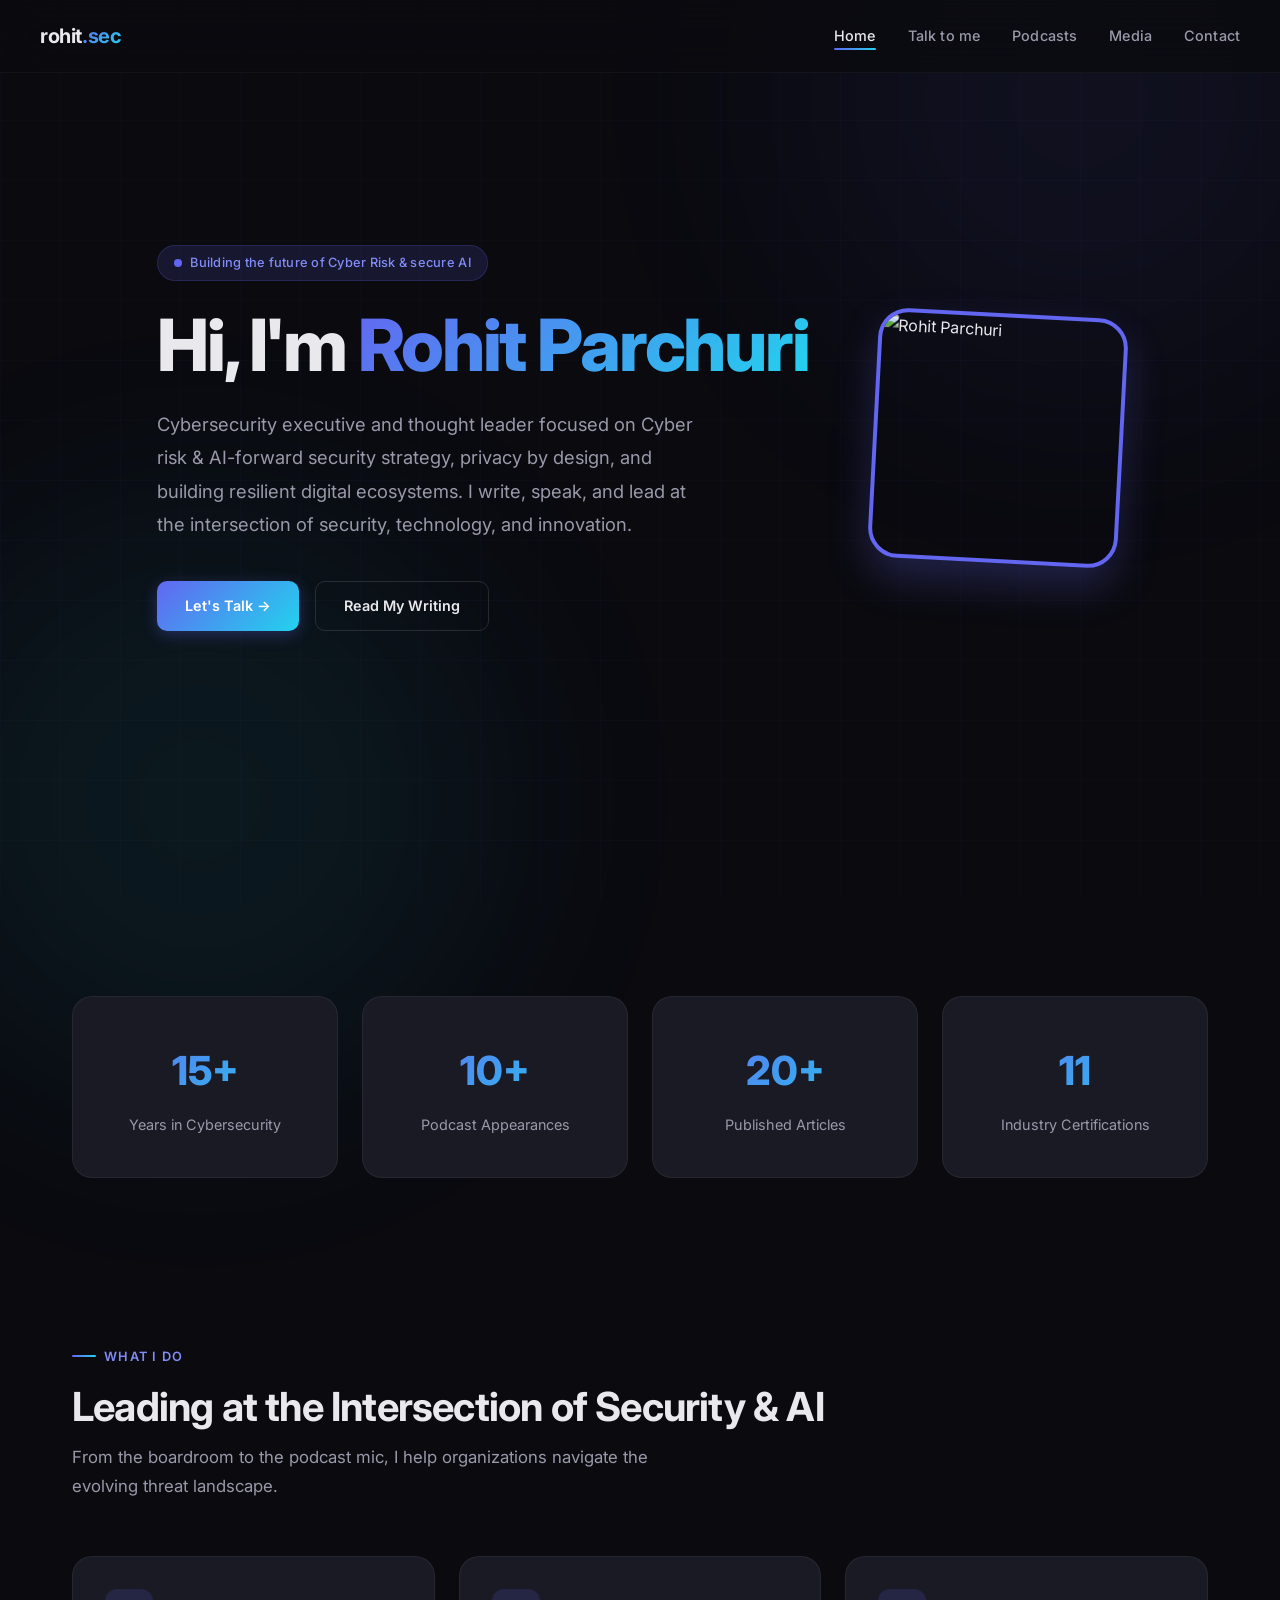
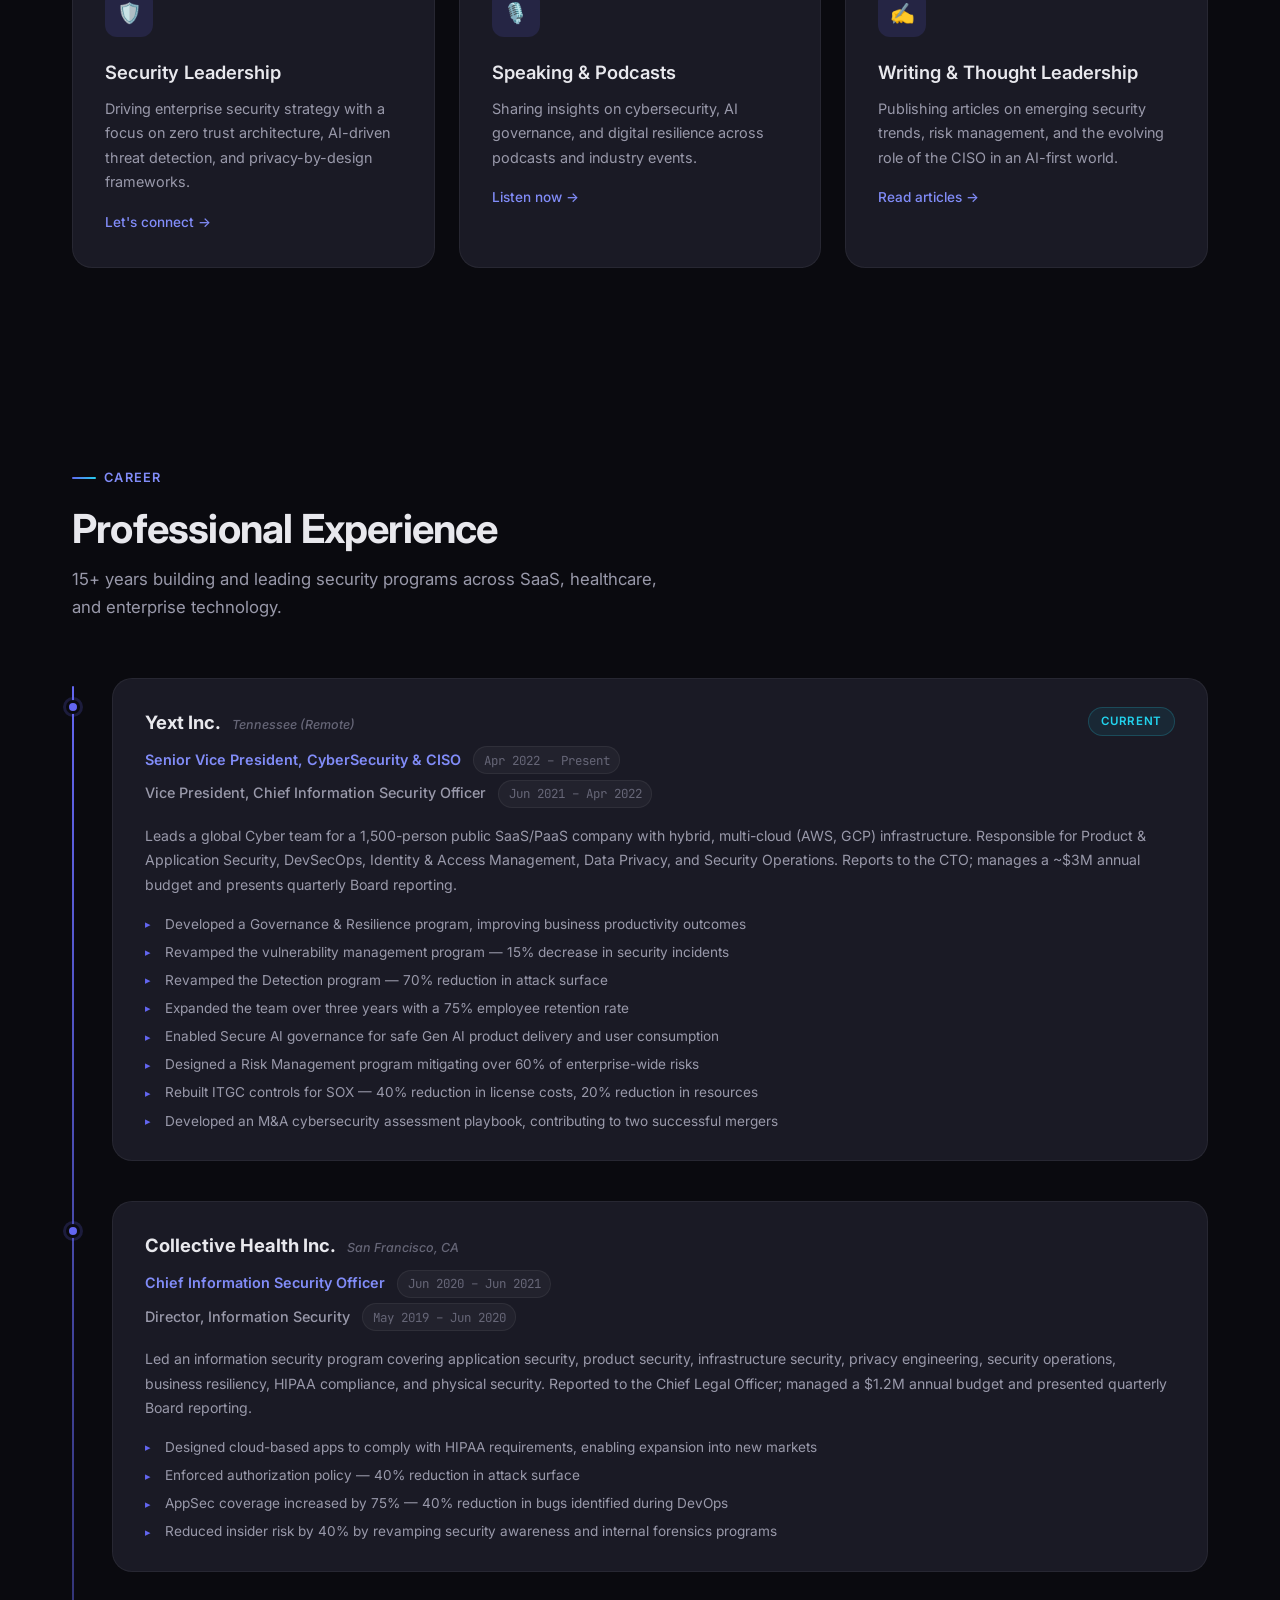
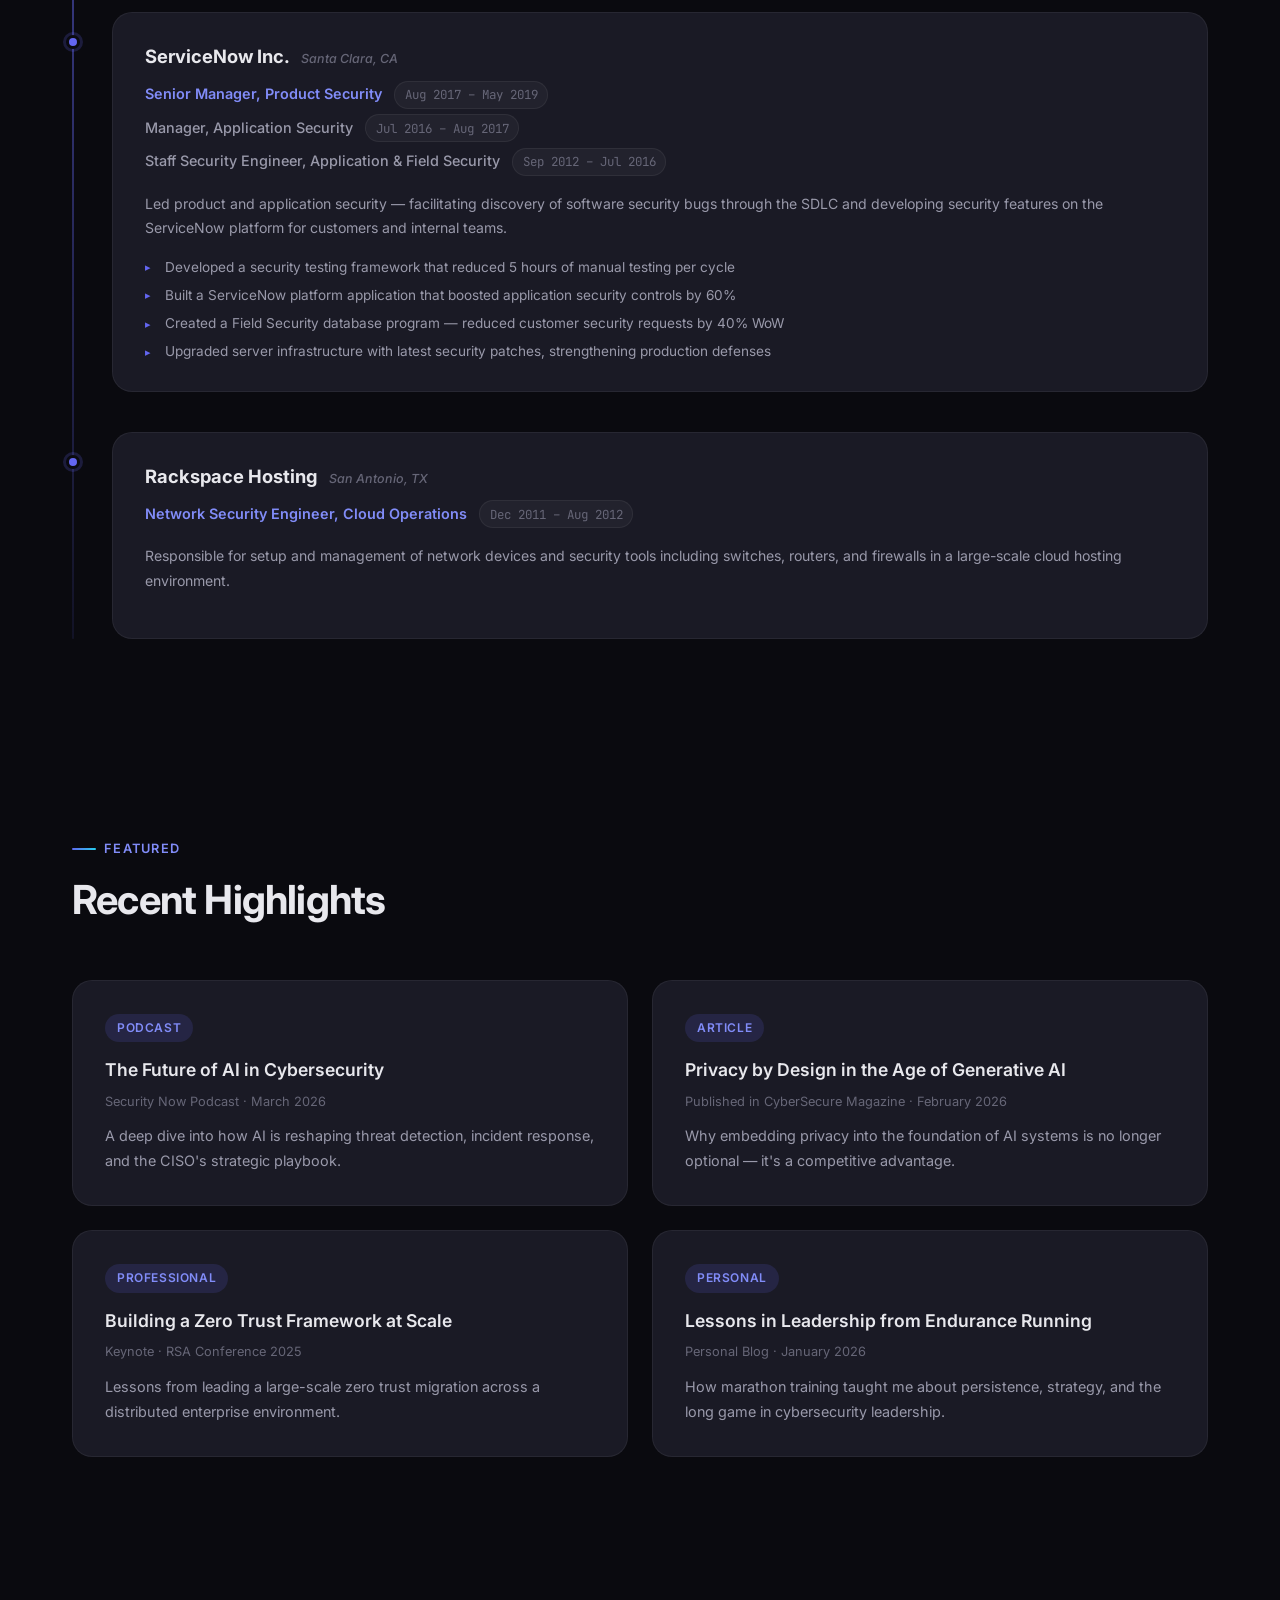
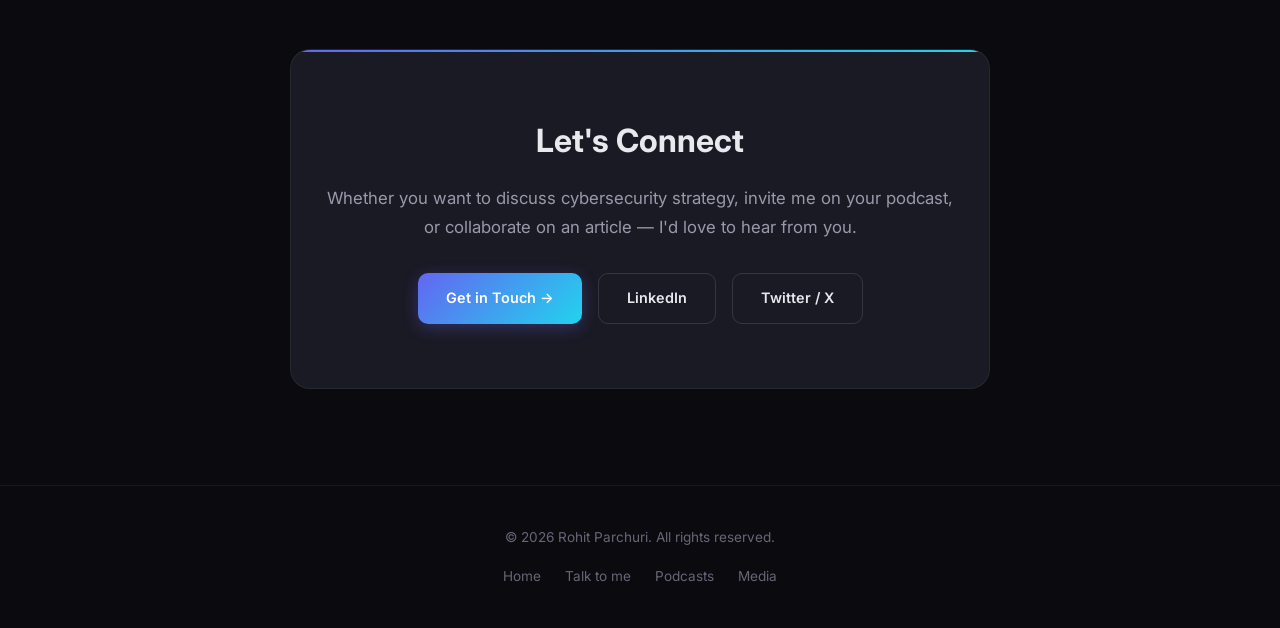
==== index.html @ 6528e151 "what i do" ====
<!DOCTYPE html>
<html lang="en">

<head>
  <meta charset="UTF-8">
  <meta name="viewport" content="width=device-width, initial-scale=1.0">
  <title>Rohit Parchuri — Chief Security Officer, Cyber Thought Leader, Angel Investor & Speaker</title>
  <meta name="description"
    content="Rohit Parchuri is a cybersecurity executive, thought leader, and speaker shaping the future of Cyber Risk & AI-driven security.">
  <link rel="preconnect" href="https://fonts.googleapis.com">
  <link rel="preconnect" href="https://fonts.gstatic.com" crossorigin>
  <link
    href="https://fonts.googleapis.com/css2?family=Inter:wght@400;500;600;700;800&family=JetBrains+Mono:wght@400;500&display=swap"
    rel="stylesheet">
  <link rel="stylesheet" href="styles.css">
</head>

<body>

  <!-- Background Effects -->
  <div class="bg-grid"></div>
  <div class="bg-glow bg-glow--1"></div>
  <div class="bg-glow bg-glow--2"></div>

  <!-- Navigation -->
  <nav class="nav">
    <div class="nav__inner">
      <a href="index.html" class="nav__logo">rohit<span>.sec</span></a>
      <ul class="nav__links">
        <li><a href="index.html" class="active">Home</a></li>
        <li><a href="talk-to-me.html">Talk to me</a></li>
        <li><a href="podcasts.html">Podcasts</a></li>
        <li><a href="media.html">Media</a></li>
        <li><a href="#contact">Contact</a></li>
      </ul>
      <button class="nav__menu-btn" aria-label="Toggle menu">☰</button>
    </div>
  </nav>

  <!-- Hero Section -->
  <section class="hero">
    <div class="container">
      <div style="display: flex; align-items: center; justify-content: space-between; gap: 4rem; flex-wrap: wrap-reverse;">
        <div class="hero__content" style="flex: 1; min-width: 300px;">
          <div class="hero__badge">
            <span class="pulse"></span>
            Building the future of Cyber Risk & secure AI
          </div>
          <h1 class="hero__title">
            Hi, I'm <span class="gradient-text">Rohit Parchuri</span>
          </h1>
          <p class="hero__subtitle">
            Cybersecurity executive and thought leader focused on Cyber risk & AI-forward security strategy,
            privacy by design, and building resilient digital ecosystems. I write, speak, and
            lead at the intersection of security, technology, and innovation.
          </p>
          <div class="hero__actions">
            <a href="talk-to-me.html" class="btn btn--primary">Let's Talk →</a>
            <a href="media.html" class="btn btn--outline">Read My Writing</a>
          </div>
        </div>
        <div class="hero__image fade-in" style="flex: 0 0 auto; opacity: 1; transform: translateY(0);">
          <img src="https://media.licdn.com/dms/image/v2/D5603AQHerA_U1KVlWg/profile-displayphoto-scale_200_200/B56Zn39LhAKEAc-/0/1760801635360?e=2147483647&v=beta&t=jPsiEi3TImuHy1CiIFiyoFmPRcfJfqItbfZX97qi-LY" alt="Rohit Parchuri" style="width: 250px; height: 250px; border-radius: 30px; border: 4px solid var(--accent, #6366f1); box-shadow: 0 20px 40px rgba(99,102,241,0.25); object-fit: cover; transform: rotate(3deg); transition: transform 0.4s ease;" onmouseover="this.style.transform='rotate(-2deg) scale(1.05)'" onmouseout="this.style.transform='rotate(3deg) scale(1)'">
        </div>
      </div>
    </div>
  </section>

  <!-- Highlights / Stats -->
  <section class="highlights">
    <div class="container">
      <div class="grid-4">
        <div class="card highlight-card fade-in">
          <div class="highlight-card__number">15+</div>
          <div class="highlight-card__label">Years in Cybersecurity</div>
        </div>
        <div class="card highlight-card fade-in">
          <div class="highlight-card__number">10+</div>
          <div class="highlight-card__label">Podcast Appearances</div>
        </div>
        <div class="card highlight-card fade-in">
          <div class="highlight-card__number">20+</div>
          <div class="highlight-card__label">Published Articles</div>
        </div>
        <div class="card highlight-card fade-in">
          <div class="highlight-card__number">11</div>
          <div class="highlight-card__label">Industry Certifications</div>
        </div>
      </div>
    </div>
  </section>

  <!-- What I Do -->
  <section>
    <div class="container">
      <div class="section-header fade-in">
        <div class="section-label">What I Do</div>
        <h2 class="section-title">Leading at the Intersection of Security & AI</h2>
        <p class="section-subtitle">From the boardroom to the podcast mic, I help organizations navigate the evolving
          threat landscape.</p>
      </div>
      <div class="grid-3">
        <div class="card fade-in">
          <div class="card__icon">🛡️</div>
          <h3 class="card__title">Security Leadership</h3>
          <p class="card__text">Driving enterprise security strategy with a focus on zero trust architecture, AI-driven
            threat detection, and privacy-by-design frameworks.</p>
          <a href="talk-to-me.html" class="card__link">Let's connect →</a>
        </div>
        <div class="card fade-in">
          <div class="card__icon">🎙️</div>
          <h3 class="card__title">Speaking & Podcasts</h3>
          <p class="card__text">Sharing insights on cybersecurity, AI governance, and digital resilience across podcasts
            and industry events.</p>
          <a href="podcasts.html" class="card__link">Listen now →</a>
        </div>
        <div class="card fade-in">
          <div class="card__icon">✍️</div>
          <h3 class="card__title">Writing & Thought Leadership</h3>
          <p class="card__text">Publishing articles on emerging security trends, risk management, and the evolving role
            of the CISO in an AI-first world.</p>
          <a href="media.html" class="card__link">Read articles →</a>
        </div>
      </div>
    </div>
  </section>

  <!-- Professional Experience -->
  <section id="experience">
    <div class="container">
      <div class="section-header fade-in">
        <div class="section-label">Career</div>
        <h2 class="section-title">Professional Experience</h2>
        <p class="section-subtitle">15+ years building and leading security programs across SaaS, healthcare, and enterprise technology.</p>
      </div>
      <div class="exp-timeline">

        <!-- Yext -->
        <div class="exp-item fade-in">
          <div class="exp-item__marker"></div>
          <div class="exp-item__content">
            <div class="exp-item__header">
              <div>
                <div class="exp-item__company">Yext Inc. <span class="exp-item__location">Tennessee (Remote)</span></div>
                <div class="exp-item__roles">
                  <div class="exp-item__role">
                    <span class="exp-item__title">Senior Vice President, CyberSecurity &amp; CISO</span>
                    <span class="exp-item__date">Apr 2022 – Present</span>
                  </div>
                  <div class="exp-item__role exp-item__role--secondary">
                    <span class="exp-item__title">Vice President, Chief Information Security Officer</span>
                    <span class="exp-item__date">Jun 2021 – Apr 2022</span>
                  </div>
                </div>
              </div>
              <span class="exp-item__badge">Current</span>
            </div>
            <p class="exp-item__desc">Leads a global Cyber team for a 1,500-person public SaaS/PaaS company with hybrid, multi-cloud (AWS, GCP) infrastructure. Responsible for Product &amp; Application Security, DevSecOps, Identity &amp; Access Management, Data Privacy, and Security Operations. Reports to the CTO; manages a ~$3M annual budget and presents quarterly Board reporting.</p>
            <ul class="exp-item__achievements">
              <li>Developed a Governance &amp; Resilience program, improving business productivity outcomes</li>
              <li>Revamped the vulnerability management program — 15% decrease in security incidents</li>
              <li>Revamped the Detection program — 70% reduction in attack surface</li>
              <li>Expanded the team over three years with a 75% employee retention rate</li>
              <li>Enabled Secure AI governance for safe Gen AI product delivery and user consumption</li>
              <li>Designed a Risk Management program mitigating over 60% of enterprise-wide risks</li>
              <li>Rebuilt ITGC controls for SOX — 40% reduction in license costs, 20% reduction in resources</li>
              <li>Developed an M&amp;A cybersecurity assessment playbook, contributing to two successful mergers</li>
            </ul>
          </div>
        </div>

        <!-- Collective Health -->
        <div class="exp-item fade-in">
          <div class="exp-item__marker"></div>
          <div class="exp-item__content">
            <div class="exp-item__header">
              <div>
                <div class="exp-item__company">Collective Health Inc. <span class="exp-item__location">San Francisco, CA</span></div>
                <div class="exp-item__roles">
                  <div class="exp-item__role">
                    <span class="exp-item__title">Chief Information Security Officer</span>
                    <span class="exp-item__date">Jun 2020 – Jun 2021</span>
                  </div>
                  <div class="exp-item__role exp-item__role--secondary">
                    <span class="exp-item__title">Director, Information Security</span>
                    <span class="exp-item__date">May 2019 – Jun 2020</span>
                  </div>
                </div>
              </div>
            </div>
            <p class="exp-item__desc">Led an information security program covering application security, product security, infrastructure security, privacy engineering, security operations, business resiliency, HIPAA compliance, and physical security. Reported to the Chief Legal Officer; managed a $1.2M annual budget and presented quarterly Board reporting.</p>
            <ul class="exp-item__achievements">
              <li>Designed cloud-based apps to comply with HIPAA requirements, enabling expansion into new markets</li>
              <li>Enforced authorization policy — 40% reduction in attack surface</li>
              <li>AppSec coverage increased by 75% — 40% reduction in bugs identified during DevOps</li>
              <li>Reduced insider risk by 40% by revamping security awareness and internal forensics programs</li>
            </ul>
          </div>
        </div>

        <!-- ServiceNow -->
        <div class="exp-item fade-in">
          <div class="exp-item__marker"></div>
          <div class="exp-item__content">
            <div class="exp-item__header">
              <div>
                <div class="exp-item__company">ServiceNow Inc. <span class="exp-item__location">Santa Clara, CA</span></div>
                <div class="exp-item__roles">
                  <div class="exp-item__role">
                    <span class="exp-item__title">Senior Manager, Product Security</span>
                    <span class="exp-item__date">Aug 2017 – May 2019</span>
                  </div>
                  <div class="exp-item__role exp-item__role--secondary">
                    <span class="exp-item__title">Manager, Application Security</span>
                    <span class="exp-item__date">Jul 2016 – Aug 2017</span>
                  </div>
                  <div class="exp-item__role exp-item__role--secondary">
                    <span class="exp-item__title">Staff Security Engineer, Application &amp; Field Security</span>
                    <span class="exp-item__date">Sep 2012 – Jul 2016</span>
                  </div>
                </div>
              </div>
            </div>
            <p class="exp-item__desc">Led product and application security — facilitating discovery of software security bugs through the SDLC and developing security features on the ServiceNow platform for customers and internal teams.</p>
            <ul class="exp-item__achievements">
              <li>Developed a security testing framework that reduced 5 hours of manual testing per cycle</li>
              <li>Built a ServiceNow platform application that boosted application security controls by 60%</li>
              <li>Created a Field Security database program — reduced customer security requests by 40% WoW</li>
              <li>Upgraded server infrastructure with latest security patches, strengthening production defenses</li>
            </ul>
          </div>
        </div>

        <!-- Rackspace -->
        <div class="exp-item fade-in">
          <div class="exp-item__marker"></div>
          <div class="exp-item__content">
            <div class="exp-item__header">
              <div>
                <div class="exp-item__company">Rackspace Hosting <span class="exp-item__location">San Antonio, TX</span></div>
                <div class="exp-item__roles">
                  <div class="exp-item__role">
                    <span class="exp-item__title">Network Security Engineer, Cloud Operations</span>
                    <span class="exp-item__date">Dec 2011 – Aug 2012</span>
                  </div>
                </div>
              </div>
            </div>
            <p class="exp-item__desc">Responsible for setup and management of network devices and security tools including switches, routers, and firewalls in a large-scale cloud hosting environment.</p>
          </div>
        </div>

      </div>
    </div>
  </section>

  <!-- Latest / Featured -->
  <section>
    <div class="container">
      <div class="section-header fade-in">
        <div class="section-label">Featured</div>
        <h2 class="section-title">Recent Highlights</h2>
      </div>
      <div class="featured-grid">
        <a href="podcasts.html" class="card featured-card fade-in" style="text-decoration:none;color:inherit;">
          <span class="featured-card__tag">Podcast</span>
          <h3 class="featured-card__title">The Future of AI in Cybersecurity</h3>
          <p class="featured-card__meta">Security Now Podcast · March 2026</p>
          <p class="card__text">A deep dive into how AI is reshaping threat detection, incident response, and the CISO's
            strategic playbook.</p>
        </a>
        <a href="media.html" class="card featured-card fade-in" style="text-decoration:none;color:inherit;">
          <span class="featured-card__tag">Article</span>
          <h3 class="featured-card__title">Privacy by Design in the Age of Generative AI</h3>
          <p class="featured-card__meta">Published in CyberSecure Magazine · February 2026</p>
          <p class="card__text">Why embedding privacy into the foundation of AI systems is no longer optional — it's a
            competitive advantage.</p>
        </a>
        <a href="talk-to-me.html" class="card featured-card fade-in" style="text-decoration:none;color:inherit;">
          <span class="featured-card__tag">Professional</span>
          <h3 class="featured-card__title">Building a Zero Trust Framework at Scale</h3>
          <p class="featured-card__meta">Keynote · RSA Conference 2025</p>
          <p class="card__text">Lessons from leading a large-scale zero trust migration across a distributed enterprise
            environment.</p>
        </a>
        <a href="talk-to-me.html" class="card featured-card fade-in" style="text-decoration:none;color:inherit;">
          <span class="featured-card__tag">Personal</span>
          <h3 class="featured-card__title">Lessons in Leadership from Endurance Running</h3>
          <p class="featured-card__meta">Personal Blog · January 2026</p>
          <p class="card__text">How marathon training taught me about persistence, strategy, and the long game in
            cybersecurity leadership.</p>
        </a>
      </div>
    </div>
  </section>

  <!-- Contact / CTA -->
  <section class="cta-section" id="contact">
    <div class="container">
      <div class="cta-box fade-in">
        <h2>Let's Connect</h2>
        <p>Whether you want to discuss cybersecurity strategy, invite me on your podcast, or collaborate on an article —
          I'd love to hear from you.</p>
        <div class="cta-links">
          <a href="mailto:rvparchuri@gmail.com" class="btn btn--primary">Get in Touch →</a>
          <a href="https://www.linkedin.com/in/rohit-parchuri/" class="btn btn--outline" target="_blank"
            rel="noopener">LinkedIn</a>
          <a href="https://x.com/rohitparchuri" class="btn btn--outline" target="_blank" rel="noopener">Twitter / X</a>
        </div>
      </div>
    </div>
  </section>

  <!-- Footer -->
  <footer class="footer">
    <div class="container">
      <p class="footer__text">&copy; 2026 Rohit Parchuri. All rights reserved.</p>
      <div class="footer__links">
        <a href="index.html">Home</a>
        <a href="talk-to-me.html">Talk to me</a>
        <a href="podcasts.html">Podcasts</a>
        <a href="media.html">Media</a>
      </div>
    </div>
  </footer>

  <script src="script.js"></script>
</body>

</html>
---- styles.css ----
/* ============================================
   ROHIT PARCHURI — Personal Brand Website
   Dark Minimalist + AI-Forward Design
   ============================================ */

/* --- CSS Variables --- */
:root {
  --bg-primary: #0a0a0f;
  --bg-secondary: #12121a;
  --bg-card: #1a1a25;
  --bg-card-hover: #22222f;
  --text-primary: #e8e8ed;
  --text-secondary: #9999aa;
  --text-muted: #666677;
  --accent: #6366f1;
  --accent-light: #818cf8;
  --accent-glow: rgba(99, 102, 241, 0.15);
  --accent-secondary: #22d3ee;
  --gradient-1: linear-gradient(135deg, #6366f1, #22d3ee);
  --gradient-2: linear-gradient(135deg, #6366f1, #a78bfa);
  --border-color: rgba(255, 255, 255, 0.06);
  --border-hover: rgba(255, 255, 255, 0.12);
  --radius: 12px;
  --radius-lg: 20px;
  --shadow: 0 4px 24px rgba(0, 0, 0, 0.3);
  --transition: 0.3s cubic-bezier(0.4, 0, 0.2, 1);
  --font-sans: 'Inter', -apple-system, BlinkMacSystemFont, 'Segoe UI', sans-serif;
  --font-mono: 'JetBrains Mono', 'Fira Code', monospace;
}

/* --- Reset & Base --- */
*, *::before, *::after { box-sizing: border-box; margin: 0; padding: 0; }

html {
  scroll-behavior: smooth;
  font-size: 16px;
}

body {
  font-family: var(--font-sans);
  background: var(--bg-primary);
  color: var(--text-primary);
  line-height: 1.7;
  overflow-x: hidden;
  -webkit-font-smoothing: antialiased;
}

a { color: var(--accent-light); text-decoration: none; transition: color var(--transition); }
a:hover { color: var(--accent-secondary); }

img { max-width: 100%; height: auto; display: block; }

/* --- Animated Background --- */
.bg-grid {
  position: fixed;
  inset: 0;
  z-index: 0;
  background-image:
    linear-gradient(rgba(99, 102, 241, 0.03) 1px, transparent 1px),
    linear-gradient(90deg, rgba(99, 102, 241, 0.03) 1px, transparent 1px);
  background-size: 60px 60px;
  pointer-events: none;
}

.bg-glow {
  position: fixed;
  width: 600px;
  height: 600px;
  border-radius: 50%;
  filter: blur(120px);
  opacity: 0.07;
  pointer-events: none;
  z-index: 0;
}

.bg-glow--1 {
  top: -200px;
  right: -100px;
  background: var(--accent);
}

.bg-glow--2 {
  bottom: -200px;
  left: -100px;
  background: var(--accent-secondary);
}

/* --- Navigation --- */
.nav {
  position: fixed;
  top: 0;
  left: 0;
  right: 0;
  z-index: 1000;
  padding: 0 2rem;
  background: rgba(10, 10, 15, 0.8);
  backdrop-filter: blur(20px);
  border-bottom: 1px solid var(--border-color);
  transition: all var(--transition);
}

.nav__inner {
  max-width: 1200px;
  margin: 0 auto;
  display: flex;
  align-items: center;
  justify-content: space-between;
  height: 72px;
}

.nav__logo {
  font-size: 1.25rem;
  font-weight: 700;
  color: var(--text-primary);
  letter-spacing: -0.02em;
}

.nav__logo span {
  background: var(--gradient-1);
  -webkit-background-clip: text;
  -webkit-text-fill-color: transparent;
  background-clip: text;
}

.nav__links {
  display: flex;
  gap: 2rem;
  list-style: none;
}

.nav__links a {
  color: var(--text-secondary);
  font-size: 0.9rem;
  font-weight: 500;
  letter-spacing: 0.01em;
  position: relative;
  padding: 0.25rem 0;
}

.nav__links a::after {
  content: '';
  position: absolute;
  bottom: -2px;
  left: 0;
  width: 0;
  height: 2px;
  background: var(--gradient-1);
  border-radius: 1px;
  transition: width var(--transition);
}

.nav__links a:hover,
.nav__links a.active {
  color: var(--text-primary);
}

.nav__links a:hover::after,
.nav__links a.active::after {
  width: 100%;
}

.nav__menu-btn {
  display: none;
  background: none;
  border: none;
  color: var(--text-primary);
  font-size: 1.5rem;
  cursor: pointer;
}

/* --- Layout --- */
.container {
  max-width: 1200px;
  margin: 0 auto;
  padding: 0 2rem;
  position: relative;
  z-index: 1;
}

section {
  padding: 6rem 0;
}

/* --- Hero Section --- */
.hero {
  min-height: 100vh;
  display: flex;
  align-items: center;
  padding-top: 72px;
}

.hero__content {
  max-width: 720px;
}

.hero__badge {
  display: inline-flex;
  align-items: center;
  gap: 0.5rem;
  padding: 0.4rem 1rem;
  background: var(--accent-glow);
  border: 1px solid rgba(99, 102, 241, 0.2);
  border-radius: 100px;
  font-size: 0.8rem;
  font-weight: 500;
  color: var(--accent-light);
  margin-bottom: 1.5rem;
  letter-spacing: 0.02em;
}

.hero__badge .pulse {
  width: 8px;
  height: 8px;
  background: var(--accent);
  border-radius: 50%;
  animation: pulse 2s ease-in-out infinite;
}

@keyframes pulse {
  0%, 100% { opacity: 1; transform: scale(1); }
  50% { opacity: 0.5; transform: scale(1.3); }
}

.hero__title {
  font-size: clamp(2.5rem, 6vw, 4.5rem);
  font-weight: 800;
  line-height: 1.1;
  letter-spacing: -0.03em;
  margin-bottom: 1.5rem;
}

.hero__title .gradient-text {
  background: var(--gradient-1);
  -webkit-background-clip: text;
  -webkit-text-fill-color: transparent;
  background-clip: text;
}

.hero__subtitle {
  font-size: 1.15rem;
  color: var(--text-secondary);
  line-height: 1.8;
  margin-bottom: 2.5rem;
  max-width: 560px;
}

.hero__actions {
  display: flex;
  gap: 1rem;
  flex-wrap: wrap;
}

/* --- Buttons --- */
.btn {
  display: inline-flex;
  align-items: center;
  gap: 0.5rem;
  padding: 0.75rem 1.75rem;
  border-radius: 10px;
  font-size: 0.9rem;
  font-weight: 600;
  cursor: pointer;
  transition: all var(--transition);
  border: none;
  font-family: var(--font-sans);
}

.btn--primary {
  background: var(--gradient-1);
  color: #fff;
  box-shadow: 0 4px 16px rgba(99, 102, 241, 0.3);
}

.btn--primary:hover {
  transform: translateY(-2px);
  box-shadow: 0 8px 24px rgba(99, 102, 241, 0.4);
  color: #fff;
}

.btn--outline {
  background: transparent;
  color: var(--text-primary);
  border: 1px solid var(--border-hover);
}

.btn--outline:hover {
  background: var(--bg-card);
  border-color: var(--accent);
  color: var(--text-primary);
}

/* --- Section Headers --- */
.section-header {
  margin-bottom: 3.5rem;
}

.section-label {
  display: inline-flex;
  align-items: center;
  gap: 0.5rem;
  font-size: 0.8rem;
  font-weight: 600;
  text-transform: uppercase;
  letter-spacing: 0.1em;
  color: var(--accent-light);
  margin-bottom: 1rem;
}

.section-label::before {
  content: '';
  width: 24px;
  height: 2px;
  background: var(--gradient-1);
  border-radius: 1px;
}

.section-title {
  font-size: clamp(1.75rem, 4vw, 2.5rem);
  font-weight: 700;
  letter-spacing: -0.02em;
  line-height: 1.2;
}

.section-subtitle {
  color: var(--text-secondary);
  font-size: 1.05rem;
  margin-top: 0.75rem;
  max-width: 600px;
}

/* --- Cards --- */
.card {
  background: var(--bg-card);
  border: 1px solid var(--border-color);
  border-radius: var(--radius-lg);
  padding: 2rem;
  transition: all var(--transition);
  position: relative;
  overflow: hidden;
}

.card::before {
  content: '';
  position: absolute;
  top: 0;
  left: 0;
  right: 0;
  height: 1px;
  background: linear-gradient(90deg, transparent, rgba(99, 102, 241, 0.3), transparent);
  opacity: 0;
  transition: opacity var(--transition);
}

.card:hover {
  border-color: var(--border-hover);
  background: var(--bg-card-hover);
  transform: translateY(-2px);
  box-shadow: var(--shadow);
}

.card:hover::before {
  opacity: 1;
}

.card__icon {
  width: 48px;
  height: 48px;
  border-radius: 12px;
  background: var(--accent-glow);
  display: flex;
  align-items: center;
  justify-content: center;
  font-size: 1.25rem;
  margin-bottom: 1.25rem;
}

.card__title {
  font-size: 1.15rem;
  font-weight: 600;
  margin-bottom: 0.5rem;
}

.card__text {
  color: var(--text-secondary);
  font-size: 0.9rem;
  line-height: 1.7;
}

.card__link {
  display: inline-flex;
  align-items: center;
  gap: 0.35rem;
  margin-top: 1rem;
  font-size: 0.85rem;
  font-weight: 500;
  color: var(--accent-light);
}

.card__link:hover {
  gap: 0.6rem;
}

/* --- Grid Layouts --- */
.grid-2 { display: grid; grid-template-columns: repeat(2, 1fr); gap: 1.5rem; }
.grid-3 { display: grid; grid-template-columns: repeat(3, 1fr); gap: 1.5rem; }
.grid-4 { display: grid; grid-template-columns: repeat(4, 1fr); gap: 1.5rem; }

/* --- Highlights Section (Home) --- */
.highlights {
  padding-bottom: 4rem;
}

.highlight-card {
  text-align: center;
  padding: 2.5rem 1.5rem;
}

.highlight-card__number {
  font-size: 2.5rem;
  font-weight: 800;
  background: var(--gradient-1);
  -webkit-background-clip: text;
  -webkit-text-fill-color: transparent;
  background-clip: text;
  margin-bottom: 0.5rem;
}

.highlight-card__label {
  color: var(--text-secondary);
  font-size: 0.9rem;
}

/* --- Featured Section --- */
.featured-grid {
  display: grid;
  grid-template-columns: repeat(2, 1fr);
  gap: 1.5rem;
}

.featured-card {
  padding: 2rem;
}

.featured-card__tag {
  display: inline-block;
  padding: 0.25rem 0.75rem;
  background: var(--accent-glow);
  border-radius: 100px;
  font-size: 0.75rem;
  font-weight: 600;
  color: var(--accent-light);
  text-transform: uppercase;
  letter-spacing: 0.05em;
  margin-bottom: 1rem;
}

.featured-card__title {
  font-size: 1.1rem;
  font-weight: 600;
  margin-bottom: 0.5rem;
  line-height: 1.4;
}

.featured-card__meta {
  font-size: 0.8rem;
  color: var(--text-muted);
  margin-bottom: 0.75rem;
}

/* --- About Page --- */
.about-hero {
  padding-top: calc(72px + 4rem);
  padding-bottom: 2rem;
}

.about-content {
  display: grid;
  grid-template-columns: 1fr 2fr;
  gap: 4rem;
  align-items: start;
}

.about-sidebar {
  position: sticky;
  top: 100px;
}

.about-avatar {
  width: 200px;
  height: 200px;
  border-radius: var(--radius-lg);
  background: var(--gradient-1);
  display: flex;
  align-items: center;
  justify-content: center;
  font-size: 4rem;
  font-weight: 800;
  color: #fff;
  margin-bottom: 1.5rem;
}

.about-info__item {
  display: flex;
  align-items: center;
  gap: 0.75rem;
  padding: 0.75rem 0;
  border-bottom: 1px solid var(--border-color);
  font-size: 0.9rem;
  color: var(--text-secondary);
}

.about-info__item:last-child { border-bottom: none; }
.about-info__icon { font-size: 1rem; width: 20px; text-align: center; }

.about-main h2 {
  font-size: 1.5rem;
  font-weight: 700;
  margin-bottom: 1rem;
  margin-top: 2.5rem;
}

.about-main h2:first-child { margin-top: 0; }

.about-main p {
  color: var(--text-secondary);
  margin-bottom: 1rem;
  font-size: 1rem;
  line-height: 1.8;
}

/* --- Timeline --- */
.timeline {
  position: relative;
  padding-left: 2rem;
}

.timeline::before {
  content: '';
  position: absolute;
  left: 0;
  top: 0;
  bottom: 0;
  width: 2px;
  background: linear-gradient(to bottom, var(--accent), transparent);
}

.timeline__item {
  position: relative;
  padding-bottom: 2rem;
}

.timeline__item::before {
  content: '';
  position: absolute;
  left: -2.35rem;
  top: 0.3rem;
  width: 12px;
  height: 12px;
  border-radius: 50%;
  background: var(--accent);
  border: 3px solid var(--bg-primary);
}

.timeline__year {
  font-size: 0.8rem;
  font-weight: 600;
  color: var(--accent-light);
  margin-bottom: 0.25rem;
}

.timeline__title {
  font-size: 1.05rem;
  font-weight: 600;
  margin-bottom: 0.25rem;
}

.timeline__desc {
  font-size: 0.9rem;
  color: var(--text-secondary);
}

/* --- Professional Experience Timeline (Index) --- */
.exp-timeline {
  position: relative;
  padding-left: 2.5rem;
}

.exp-timeline::before {
  content: '';
  position: absolute;
  left: 0;
  top: 8px;
  bottom: 0;
  width: 2px;
  background: linear-gradient(to bottom, var(--accent), rgba(99,102,241,0.1));
  border-radius: 1px;
}

.exp-item {
  position: relative;
  margin-bottom: 2.5rem;
}

.exp-item:last-child {
  margin-bottom: 0;
}

.exp-item__marker {
  position: absolute;
  left: -2.9rem;
  top: 1.4rem;
  width: 14px;
  height: 14px;
  border-radius: 50%;
  background: var(--accent);
  border: 3px solid var(--bg-primary);
  box-shadow: 0 0 0 3px rgba(99,102,241,0.2);
  z-index: 1;
  transition: box-shadow var(--transition);
}

.exp-item:hover .exp-item__marker {
  box-shadow: 0 0 0 6px rgba(99,102,241,0.15);
}

.exp-item__content {
  background: var(--bg-card);
  border: 1px solid var(--border-color);
  border-radius: var(--radius-lg);
  padding: 1.75rem 2rem;
  transition: all var(--transition);
  position: relative;
  overflow: hidden;
}

.exp-item__content::before {
  content: '';
  position: absolute;
  top: 0; left: 0; right: 0;
  height: 1px;
  background: linear-gradient(90deg, transparent, rgba(99,102,241,0.3), transparent);
  opacity: 0;
  transition: opacity var(--transition);
}

.exp-item:hover .exp-item__content {
  border-color: var(--border-hover);
  background: var(--bg-card-hover);
  transform: translateX(4px);
}

.exp-item:hover .exp-item__content::before {
  opacity: 1;
}

.exp-item__header {
  display: flex;
  align-items: flex-start;
  justify-content: space-between;
  gap: 1rem;
  margin-bottom: 1rem;
}

.exp-item__company {
  font-size: 1.15rem;
  font-weight: 700;
  color: var(--text-primary);
  margin-bottom: 0.5rem;
}

.exp-item__location {
  font-size: 0.78rem;
  font-weight: 500;
  color: var(--text-muted);
  margin-left: 0.5rem;
  font-style: italic;
}

.exp-item__roles {
  display: flex;
  flex-direction: column;
  gap: 0.35rem;
}

.exp-item__role {
  display: flex;
  align-items: center;
  gap: 0.75rem;
  flex-wrap: wrap;
}

.exp-item__title {
  font-size: 0.9rem;
  font-weight: 600;
  color: var(--accent-light);
}

.exp-item__role--secondary .exp-item__title {
  color: var(--text-secondary);
  font-weight: 500;
}

.exp-item__date {
  font-size: 0.78rem;
  font-family: var(--font-mono);
  color: var(--text-muted);
  background: rgba(255,255,255,0.04);
  padding: 0.15rem 0.6rem;
  border-radius: 100px;
  border: 1px solid var(--border-color);
  white-space: nowrap;
}

.exp-item__badge {
  display: inline-flex;
  align-items: center;
  padding: 0.25rem 0.75rem;
  background: rgba(34, 211, 238, 0.08);
  border: 1px solid rgba(34, 211, 238, 0.2);
  border-radius: 100px;
  font-size: 0.72rem;
  font-weight: 600;
  color: var(--accent-secondary);
  text-transform: uppercase;
  letter-spacing: 0.06em;
  white-space: nowrap;
  flex-shrink: 0;
}

.exp-item__desc {
  font-size: 0.88rem;
  color: var(--text-secondary);
  line-height: 1.75;
  margin-bottom: 1rem;
}

.exp-item__achievements {
  list-style: none;
  padding: 0;
  margin: 0;
  display: flex;
  flex-direction: column;
  gap: 0.4rem;
}

.exp-item__achievements li {
  font-size: 0.85rem;
  color: var(--text-secondary);
  padding-left: 1.25rem;
  position: relative;
  line-height: 1.6;
}

.exp-item__achievements li::before {
  content: '▸';
  position: absolute;
  left: 0;
  color: var(--accent);
  font-size: 0.7rem;
  top: 0.15rem;
}

/* --- Podcast Page --- */
.podcast-card {
  display: flex;
  gap: 1.5rem;
  align-items: flex-start;
  padding: 1.75rem;
}

.podcast-card__cover {
  width: 80px;
  height: 80px;
  border-radius: var(--radius);
  background: var(--gradient-2);
  flex-shrink: 0;
  display: flex;
  align-items: center;
  justify-content: center;
  font-size: 2rem;
}

.podcast-card__info { flex: 1; }

.podcast-card__show {
  font-size: 0.75rem;
  font-weight: 600;
  text-transform: uppercase;
  letter-spacing: 0.05em;
  color: var(--accent-light);
  margin-bottom: 0.35rem;
}

.podcast-card__title {
  font-size: 1.05rem;
  font-weight: 600;
  margin-bottom: 0.35rem;
  line-height: 1.4;
}

.podcast-card__meta {
  font-size: 0.8rem;
  color: var(--text-muted);
  margin-bottom: 0.5rem;
}

.podcast-card__desc {
  font-size: 0.88rem;
  color: var(--text-secondary);
  line-height: 1.6;
}

/* --- Media/Articles Page --- */
.article-card {
  padding: 0;
  overflow: hidden;
}

.article-card__img {
  width: 100%;
  height: 180px;
  background: var(--gradient-1);
  position: relative;
}

.article-card__img-placeholder {
  width: 100%;
  height: 100%;
  display: flex;
  align-items: center;
  justify-content: center;
  font-size: 3rem;
  opacity: 0.3;
}

.article-card__body {
  padding: 1.5rem;
}

.article-card__category {
  display: inline-block;
  padding: 0.2rem 0.6rem;
  background: var(--accent-glow);
  border-radius: 6px;
  font-size: 0.7rem;
  font-weight: 600;
  color: var(--accent-light);
  text-transform: uppercase;
  letter-spacing: 0.05em;
  margin-bottom: 0.75rem;
}

.article-card__title {
  font-size: 1.05rem;
  font-weight: 600;
  line-height: 1.4;
  margin-bottom: 0.5rem;
}

.article-card__excerpt {
  font-size: 0.88rem;
  color: var(--text-secondary);
  line-height: 1.6;
  margin-bottom: 0.75rem;
}

.article-card__date {
  font-size: 0.78rem;
  color: var(--text-muted);
}

/* --- Contact / CTA Section --- */
.cta-section {
  text-align: center;
  padding: 6rem 0;
}

.cta-box {
  background: var(--bg-card);
  border: 1px solid var(--border-color);
  border-radius: var(--radius-lg);
  padding: 4rem 2rem;
  max-width: 700px;
  margin: 0 auto;
  position: relative;
  overflow: hidden;
}

.cta-box::before {
  content: '';
  position: absolute;
  top: 0;
  left: 0;
  right: 0;
  height: 2px;
  background: var(--gradient-1);
}

.cta-box h2 {
  font-size: 2rem;
  font-weight: 700;
  margin-bottom: 1rem;
}

.cta-box p {
  color: var(--text-secondary);
  margin-bottom: 2rem;
  font-size: 1.05rem;
}

.cta-links {
  display: flex;
  justify-content: center;
  gap: 1rem;
  flex-wrap: wrap;
}

/* --- Footer --- */
.footer {
  border-top: 1px solid var(--border-color);
  padding: 2.5rem 0;
  text-align: center;
}

.footer__text {
  color: var(--text-muted);
  font-size: 0.85rem;
}

.footer__links {
  display: flex;
  justify-content: center;
  gap: 1.5rem;
  margin-top: 1rem;
}

.footer__links a {
  color: var(--text-muted);
  font-size: 0.85rem;
}

.footer__links a:hover { color: var(--accent-light); }

/* --- Tags --- */
.tags {
  display: flex;
  flex-wrap: wrap;
  gap: 0.5rem;
  margin-top: 1rem;
}

.tag {
  padding: 0.3rem 0.75rem;
  background: var(--accent-glow);
  border: 1px solid rgba(99, 102, 241, 0.15);
  border-radius: 100px;
  font-size: 0.75rem;
  font-weight: 500;
  color: var(--accent-light);
}

/* --- Animations --- */
.fade-in {
  opacity: 0;
  transform: translateY(20px);
  transition: opacity 0.6s ease, transform 0.6s ease;
}

.fade-in.visible {
  opacity: 1;
  transform: translateY(0);
}

/* --- Page Header (sub-pages) --- */
.page-header {
  padding-top: calc(72px + 4rem);
  padding-bottom: 2rem;
}

/* --- Responsive --- */
@media (max-width: 1024px) {
  .grid-4 { grid-template-columns: repeat(2, 1fr); }
  .about-content { grid-template-columns: 1fr; }
  .about-sidebar { position: static; display: flex; gap: 2rem; align-items: center; }
}

@media (max-width: 768px) {
  .nav__links { display: none; }
  .nav__menu-btn { display: block; }
  .nav__links.open {
    display: flex;
    flex-direction: column;
    position: absolute;
    top: 72px;
    left: 0;
    right: 0;
    background: rgba(10, 10, 15, 0.95);
    backdrop-filter: blur(20px);
    padding: 1.5rem 2rem;
    border-bottom: 1px solid var(--border-color);
    gap: 1rem;
  }
  .grid-2, .grid-3, .grid-4 { grid-template-columns: 1fr; }
  .featured-grid { grid-template-columns: 1fr; }
  section { padding: 4rem 0; }
  .hero__title { font-size: 2.5rem; }
  .about-sidebar { flex-direction: column; align-items: flex-start; }
  .podcast-card { flex-direction: column; }
}

/* --- Scrollbar --- */
::-webkit-scrollbar { width: 8px; }
::-webkit-scrollbar-track { background: var(--bg-primary); }
::-webkit-scrollbar-thumb { background: var(--bg-card); border-radius: 4px; }
::-webkit-scrollbar-thumb:hover { background: var(--text-muted); }

/* --- Selection --- */
::selection {
  background: rgba(99, 102, 241, 0.3);
  color: var(--text-primary);
}
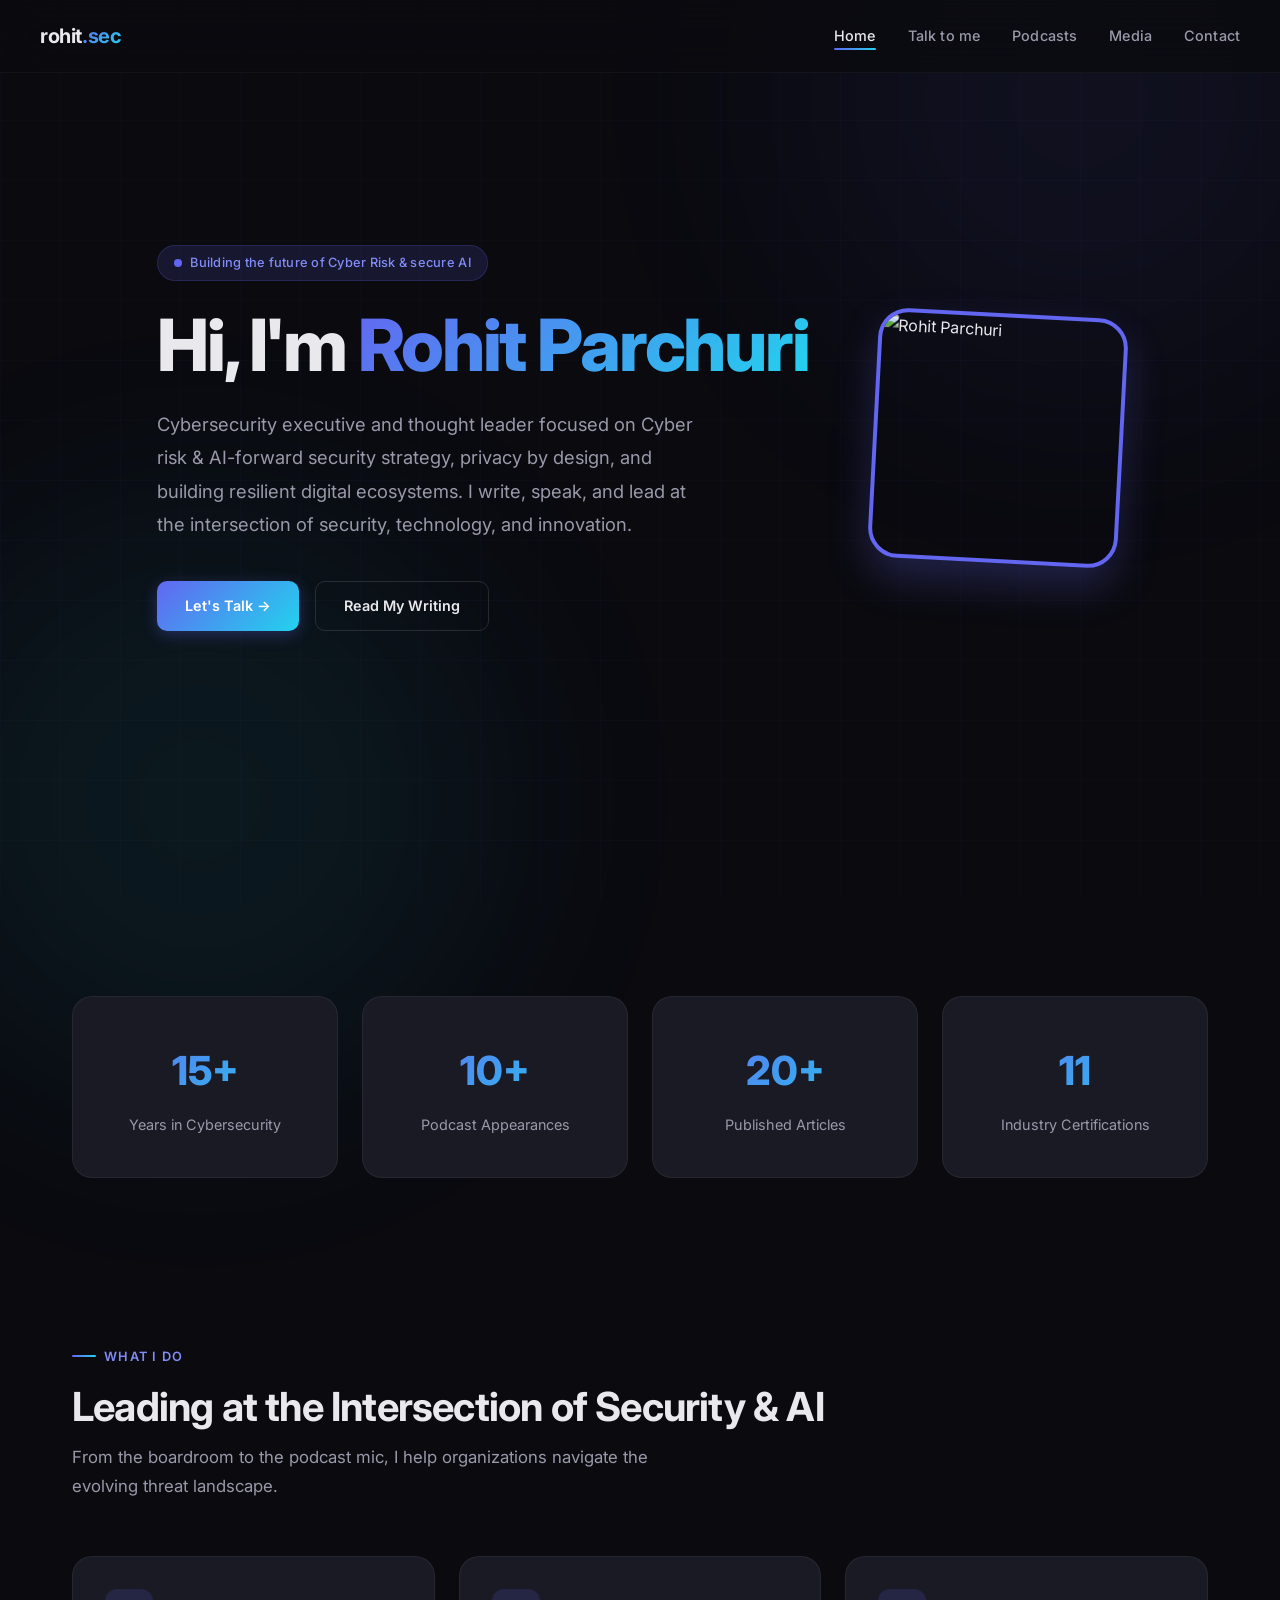
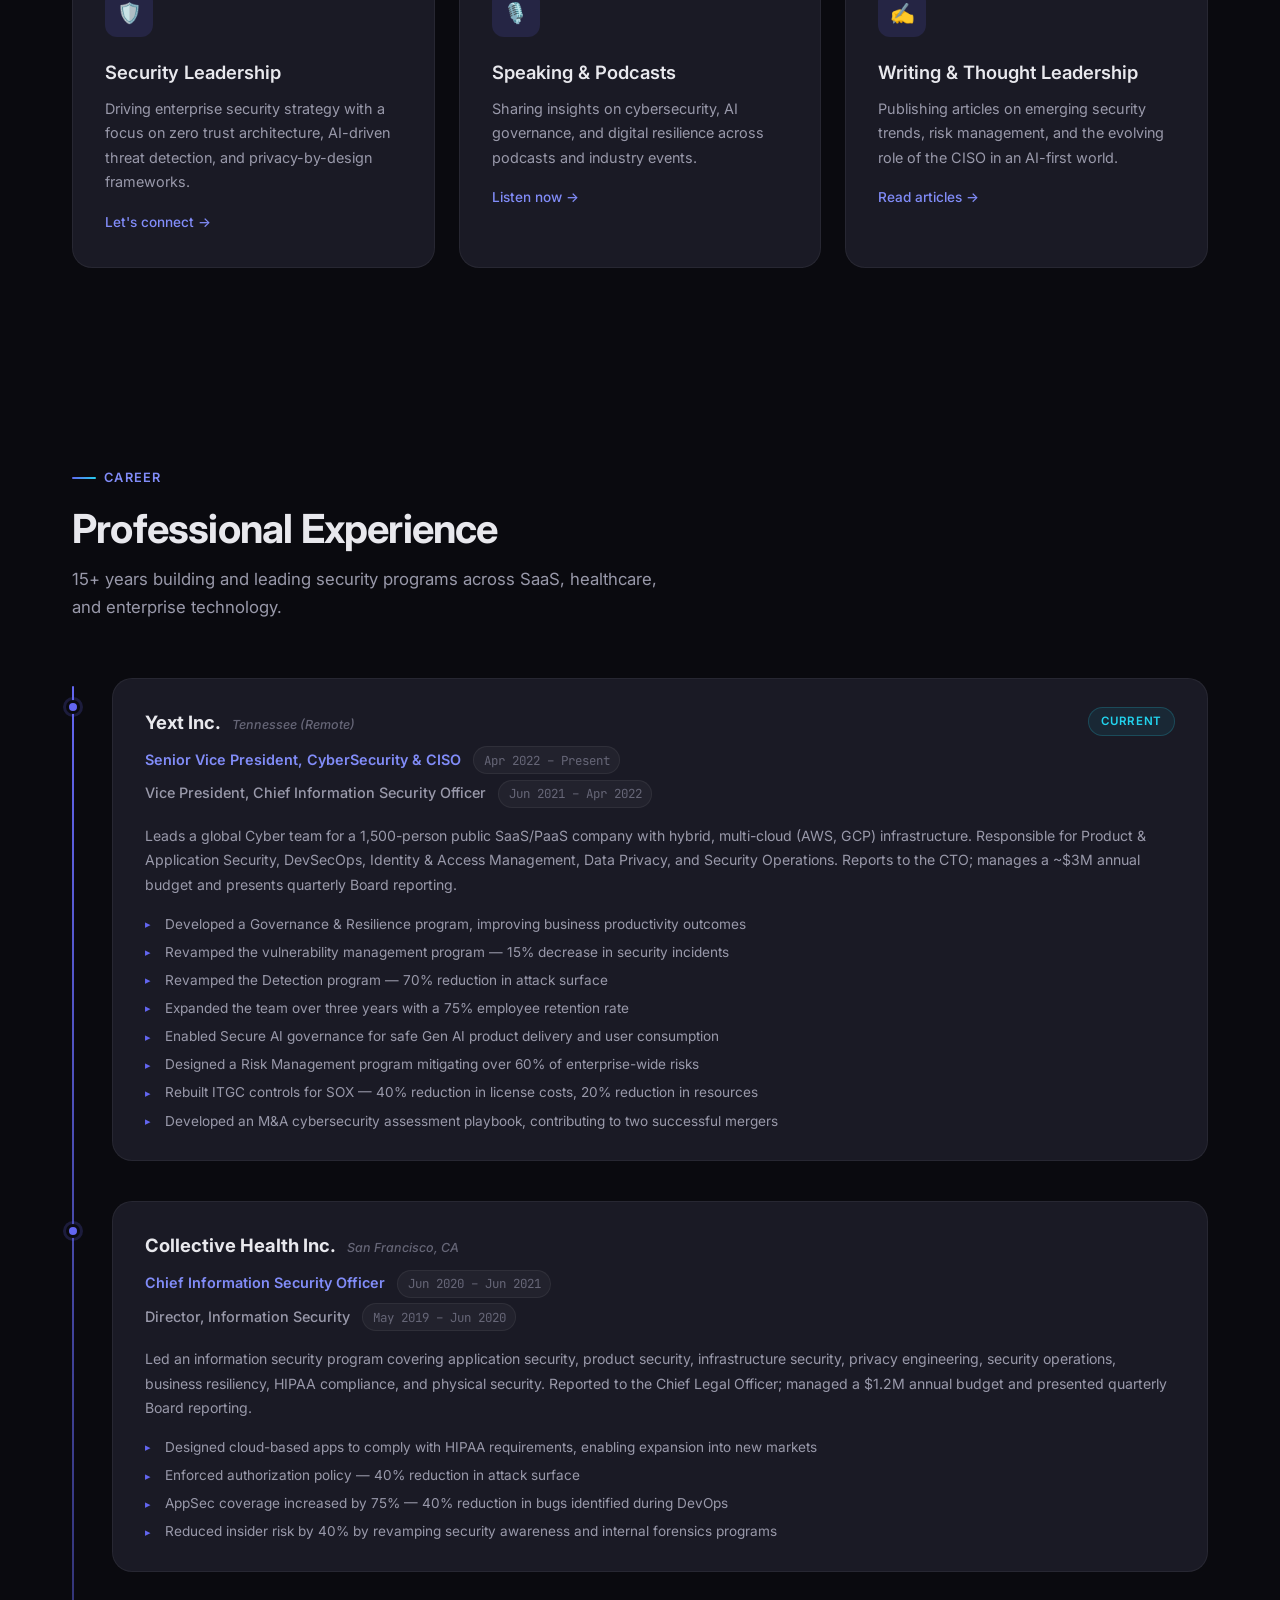
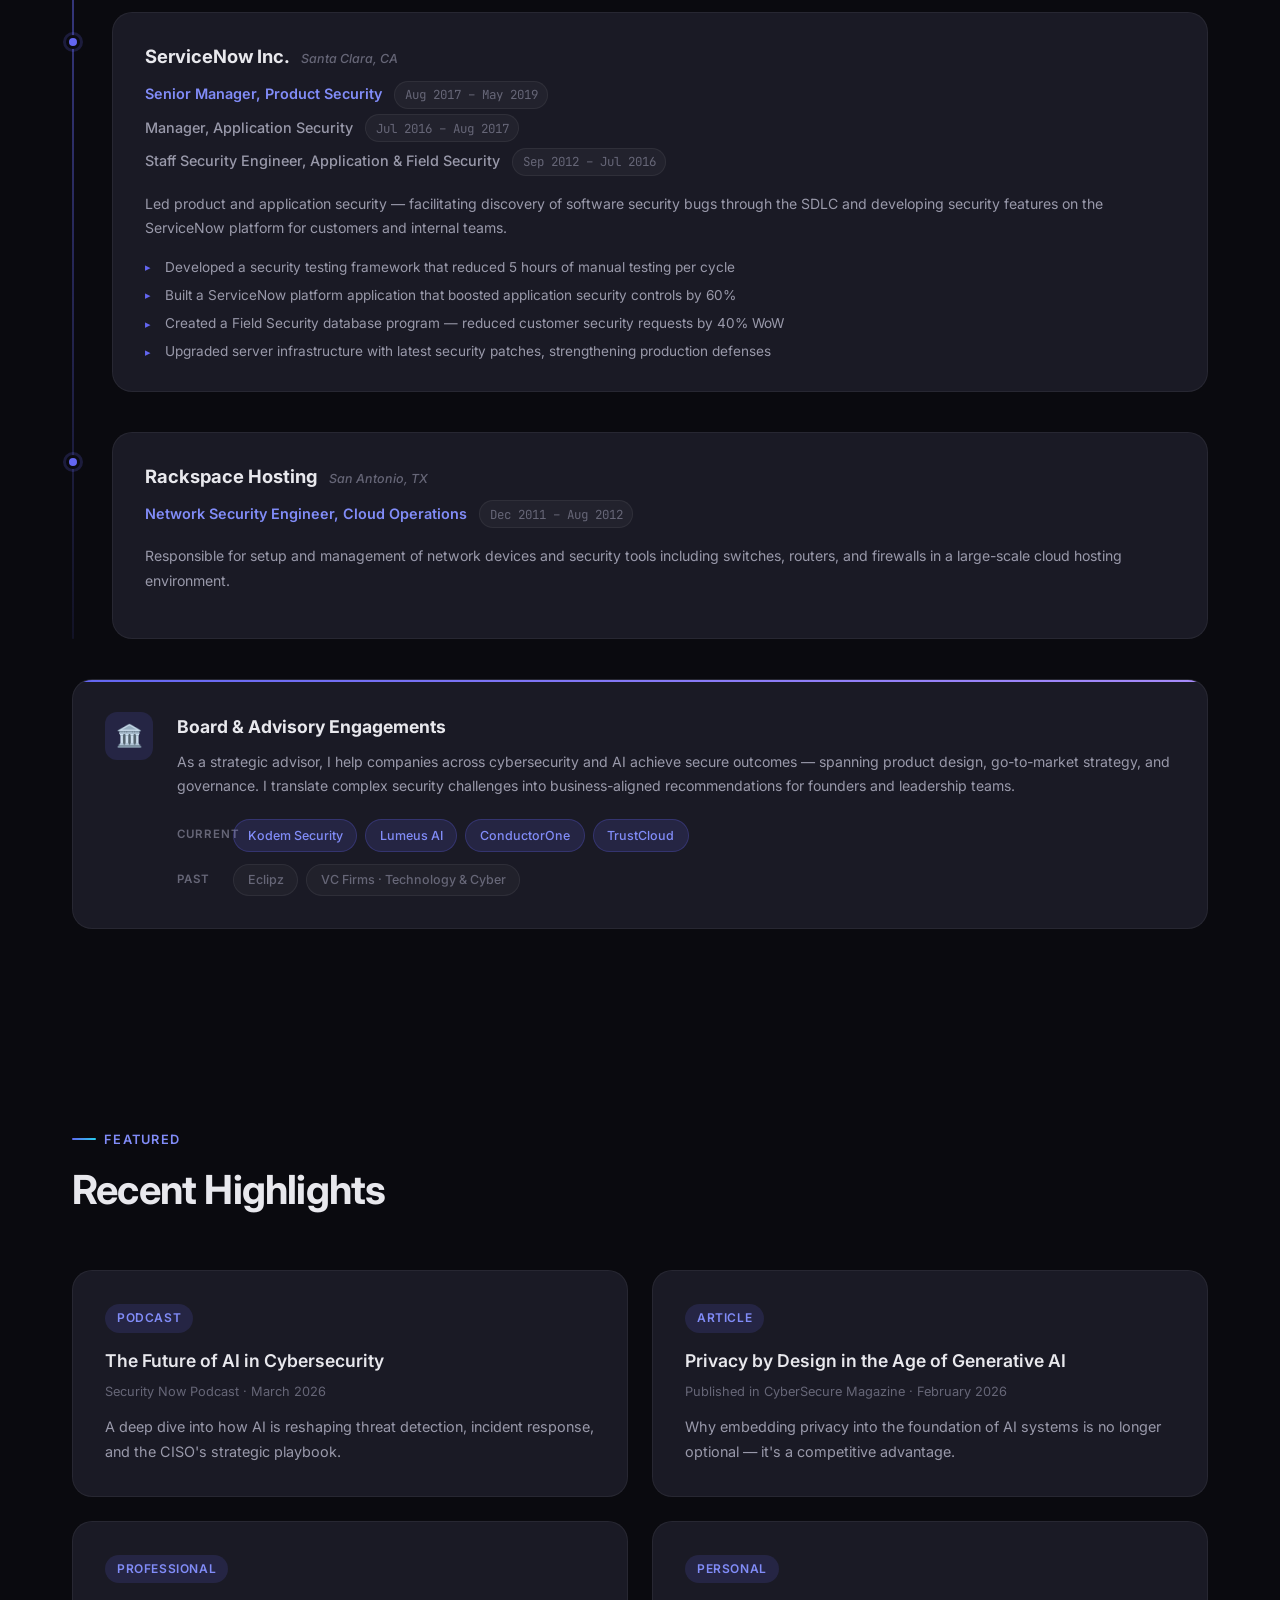
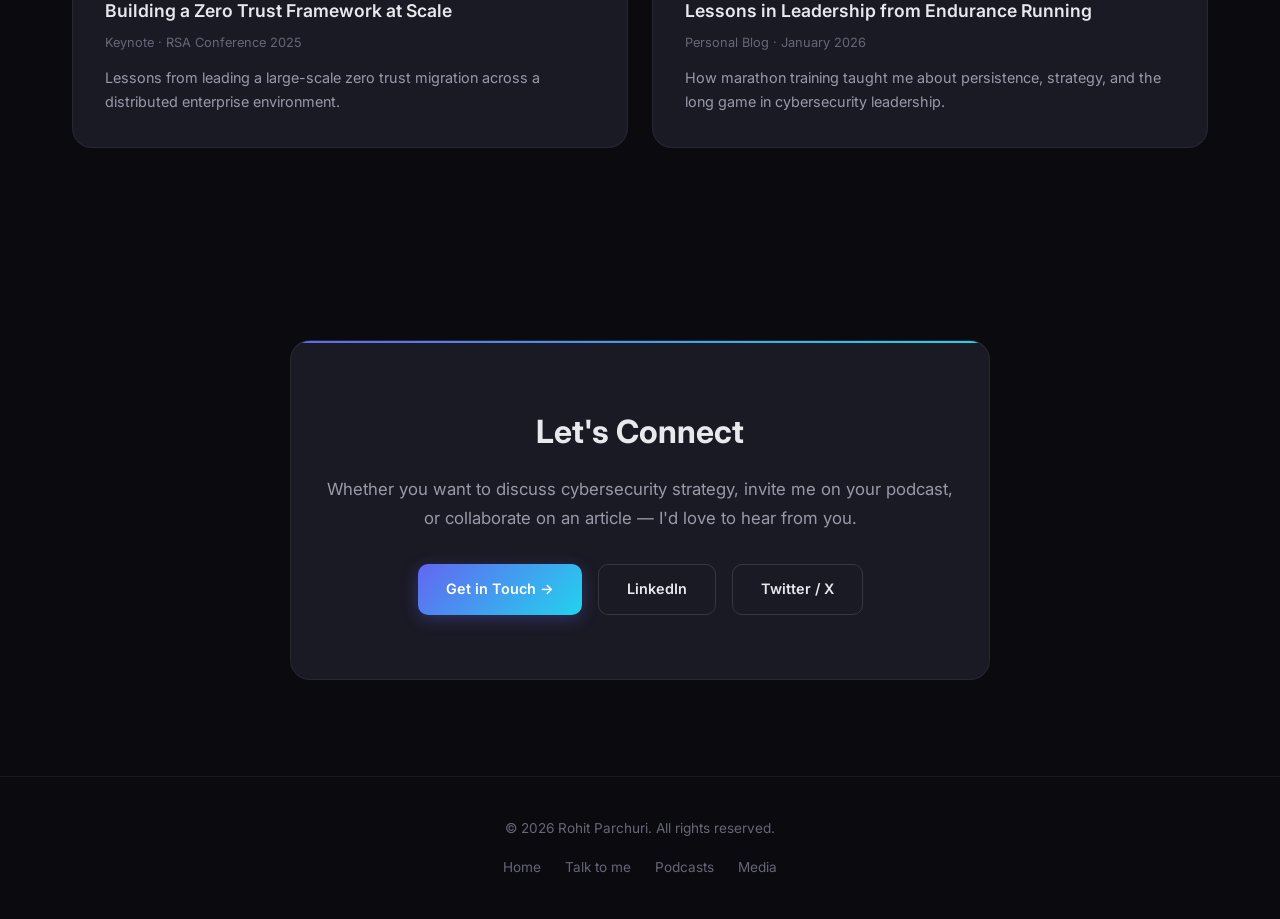
==== commit 2c5c79e5: "what i do" ====
--- a/index.html
+++ b/index.html
@@ -251,6 +251,34 @@
         </div>
 
       </div>
+
+      <!-- Board Engagements -->
+      <div class="board-summary fade-in">
+        <div class="board-summary__icon">🏛️</div>
+        <div class="board-summary__body">
+          <div class="board-summary__heading">Board &amp; Advisory Engagements</div>
+          <p class="board-summary__text">As a strategic advisor, I help companies across cybersecurity and AI achieve secure outcomes — spanning product design, go-to-market strategy, and governance. I translate complex security challenges into business-aligned recommendations for founders and leadership teams.</p>
+          <div class="board-summary__groups">
+            <div class="board-summary__group">
+              <span class="board-summary__group-label">Current</span>
+              <div class="board-summary__tags">
+                <span class="board-tag board-tag--active">Kodem Security</span>
+                <span class="board-tag board-tag--active">Lumeus AI</span>
+                <span class="board-tag board-tag--active">ConductorOne</span>
+                <span class="board-tag board-tag--active">TrustCloud</span>
+              </div>
+            </div>
+            <div class="board-summary__group">
+              <span class="board-summary__group-label">Past</span>
+              <div class="board-summary__tags">
+                <span class="board-tag board-tag--past">Eclipz</span>
+                <span class="board-tag board-tag--past">VC Firms · Technology &amp; Cyber</span>
+              </div>
+            </div>
+          </div>
+        </div>
+      </div>
+
     </div>
   </section>
 
--- a/styles.css
+++ b/styles.css
@@ -760,6 +760,113 @@
   top: 0.15rem;
 }
 
+/* --- Board Engagements Summary --- */
+.board-summary {
+  display: flex;
+  gap: 1.5rem;
+  align-items: flex-start;
+  background: var(--bg-card);
+  border: 1px solid var(--border-color);
+  border-radius: var(--radius-lg);
+  padding: 2rem;
+  margin-top: 2.5rem;
+  position: relative;
+  overflow: hidden;
+  transition: all var(--transition);
+}
+
+.board-summary::before {
+  content: '';
+  position: absolute;
+  top: 0; left: 0; right: 0;
+  height: 2px;
+  background: var(--gradient-2);
+}
+
+.board-summary:hover {
+  border-color: var(--border-hover);
+  background: var(--bg-card-hover);
+}
+
+.board-summary__icon {
+  width: 48px;
+  height: 48px;
+  border-radius: 12px;
+  background: var(--accent-glow);
+  display: flex;
+  align-items: center;
+  justify-content: center;
+  font-size: 1.35rem;
+  flex-shrink: 0;
+}
+
+.board-summary__body {
+  flex: 1;
+}
+
+.board-summary__heading {
+  font-size: 1.1rem;
+  font-weight: 700;
+  color: var(--text-primary);
+  margin-bottom: 0.5rem;
+}
+
+.board-summary__text {
+  font-size: 0.88rem;
+  color: var(--text-secondary);
+  line-height: 1.75;
+  margin-bottom: 1.25rem;
+}
+
+.board-summary__groups {
+  display: flex;
+  flex-direction: column;
+  gap: 0.75rem;
+}
+
+.board-summary__group {
+  display: flex;
+  align-items: center;
+  gap: 0.75rem;
+  flex-wrap: wrap;
+}
+
+.board-summary__group-label {
+  font-size: 0.72rem;
+  font-weight: 600;
+  text-transform: uppercase;
+  letter-spacing: 0.08em;
+  color: var(--text-muted);
+  width: 44px;
+  flex-shrink: 0;
+}
+
+.board-summary__tags {
+  display: flex;
+  flex-wrap: wrap;
+  gap: 0.5rem;
+}
+
+.board-tag {
+  padding: 0.3rem 0.85rem;
+  border-radius: 100px;
+  font-size: 0.78rem;
+  font-weight: 500;
+  border: 1px solid;
+}
+
+.board-tag--active {
+  background: var(--accent-glow);
+  border-color: rgba(99, 102, 241, 0.25);
+  color: var(--accent-light);
+}
+
+.board-tag--past {
+  background: rgba(255, 255, 255, 0.03);
+  border-color: var(--border-color);
+  color: var(--text-muted);
+}
+
 /* --- Podcast Page --- */
 .podcast-card {
   display: flex;
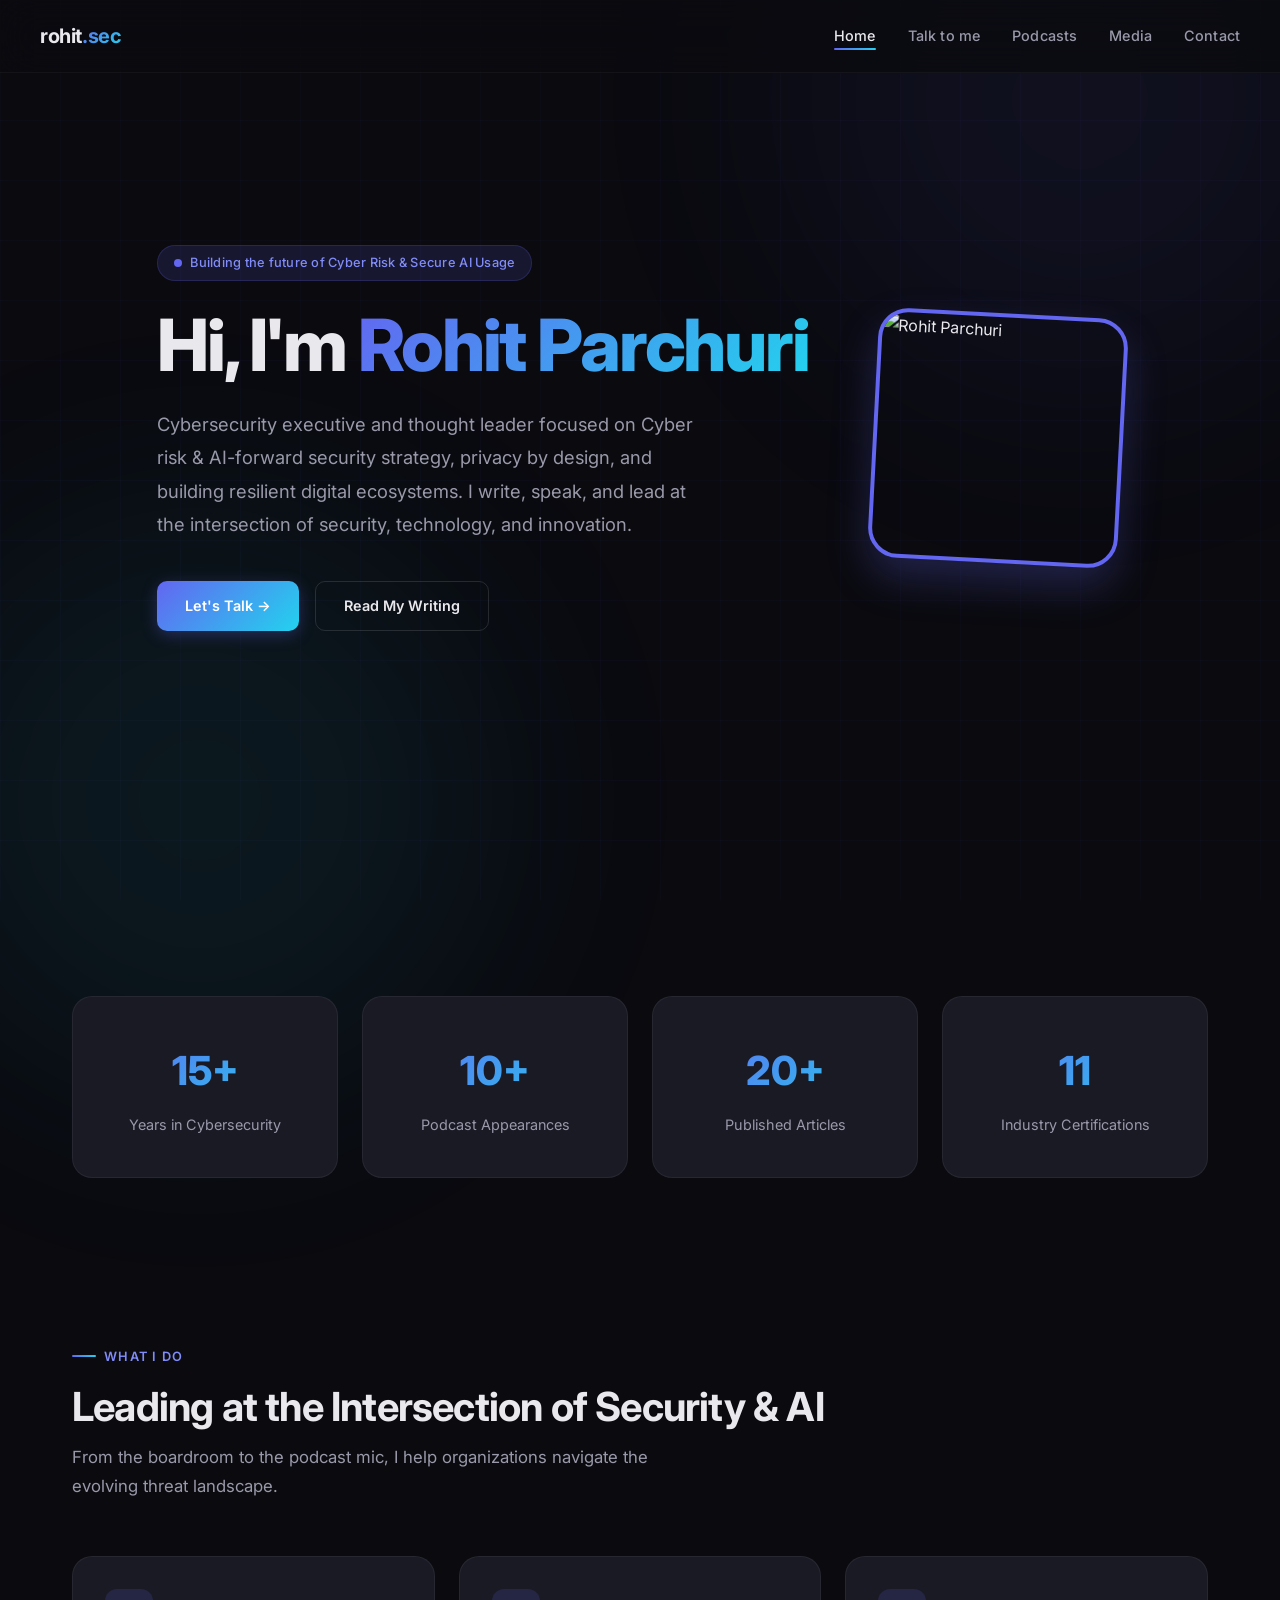
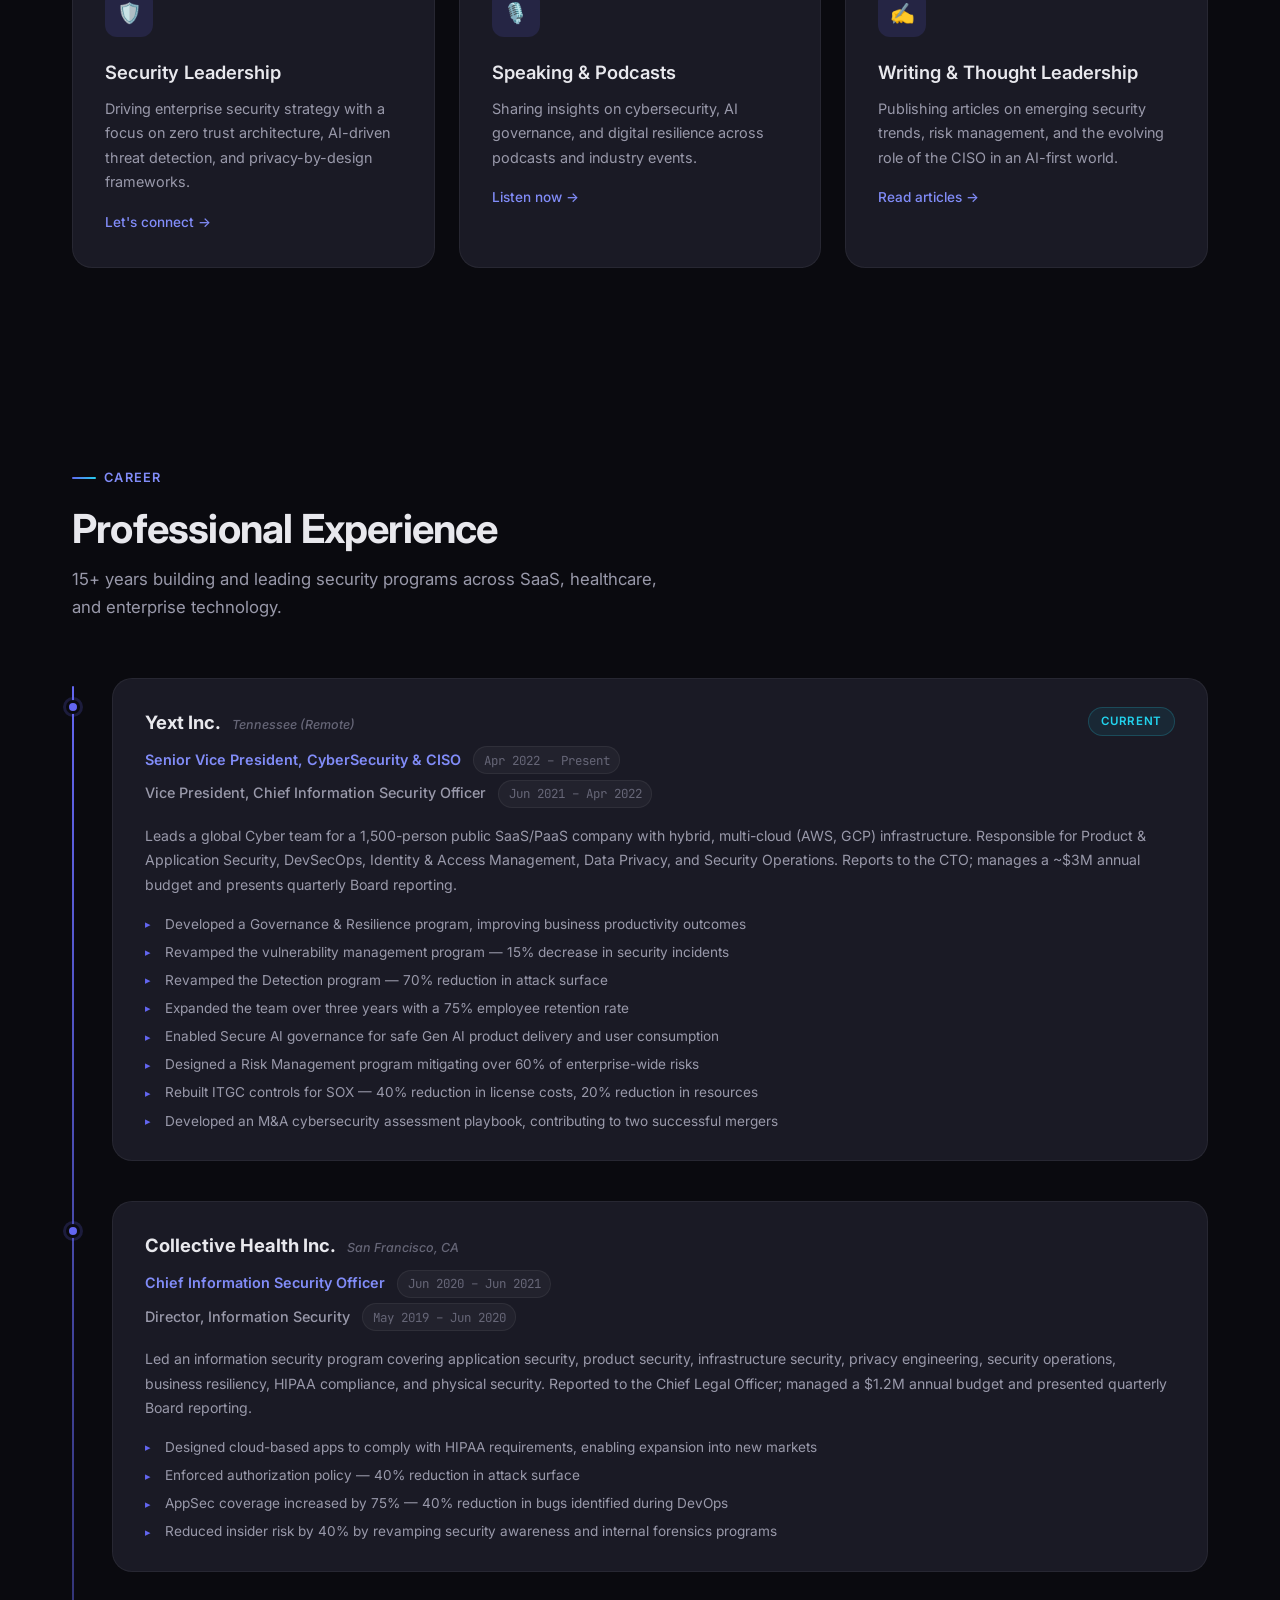
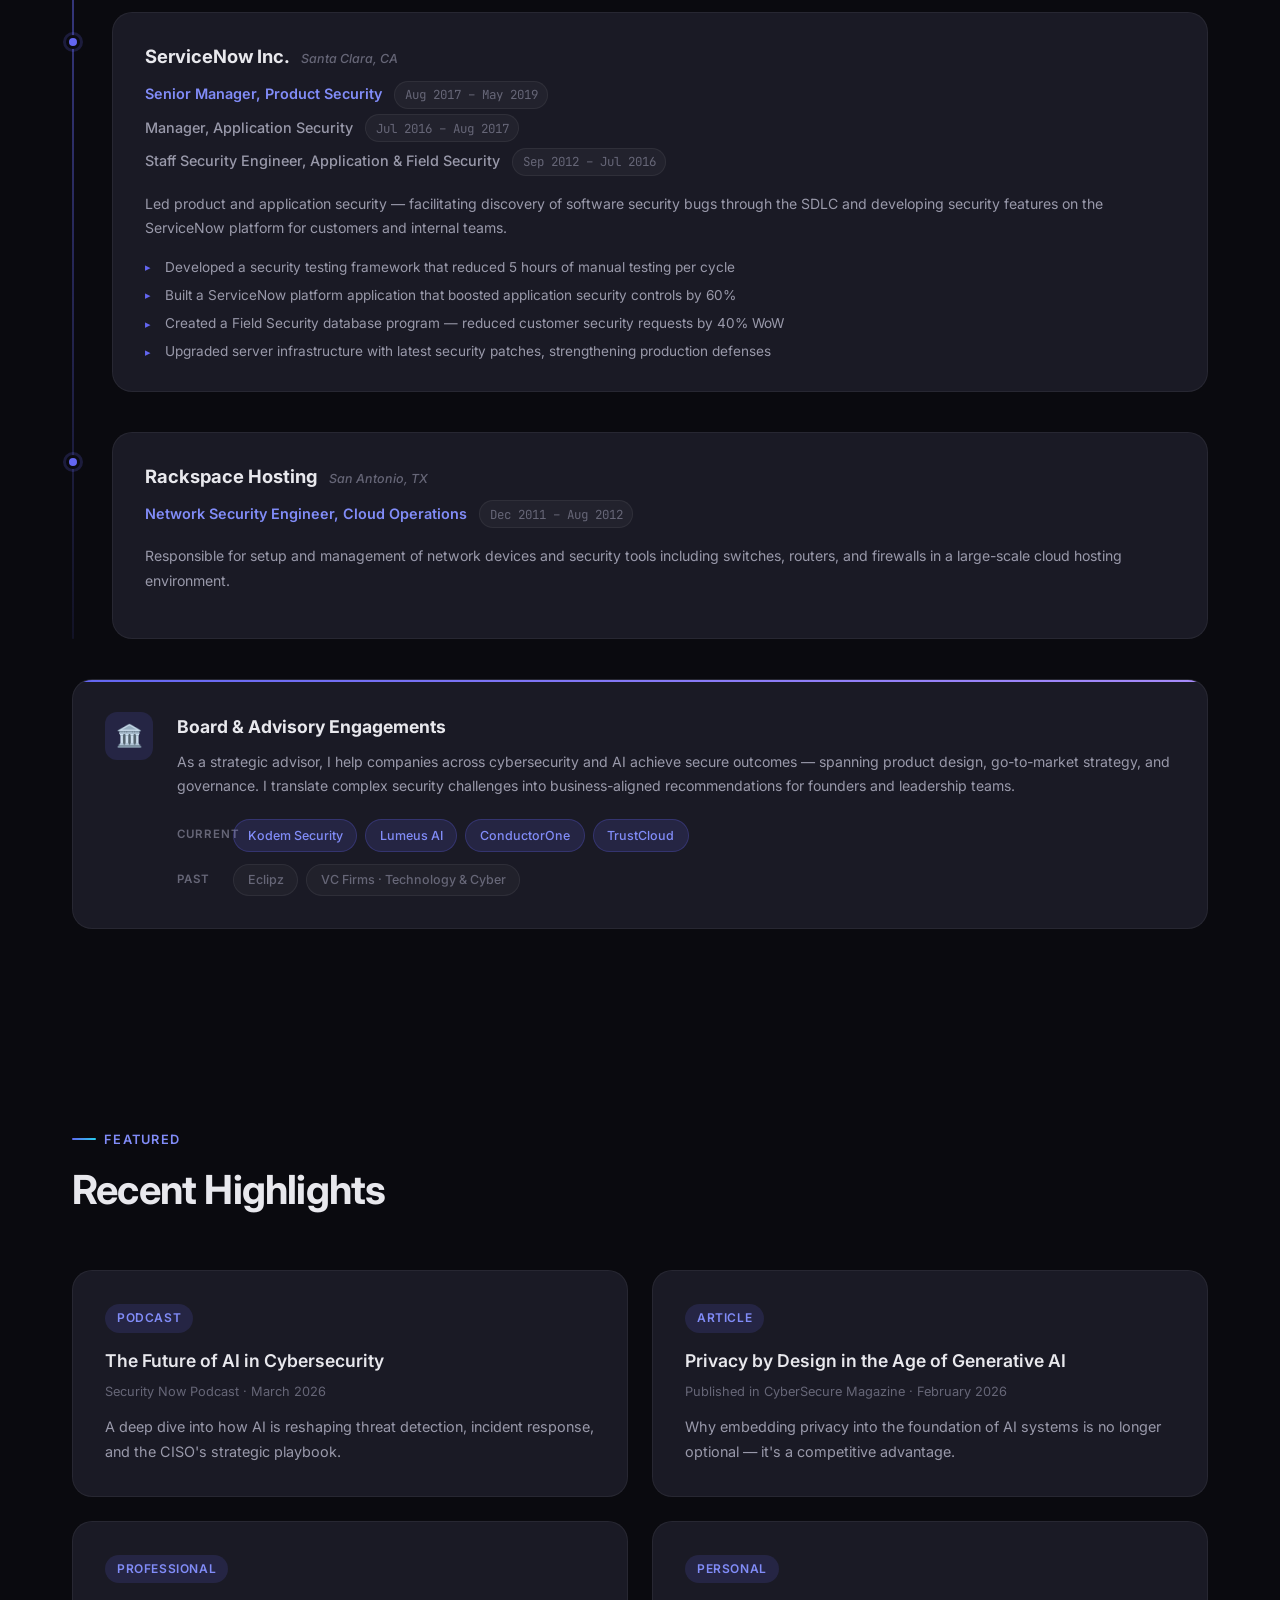
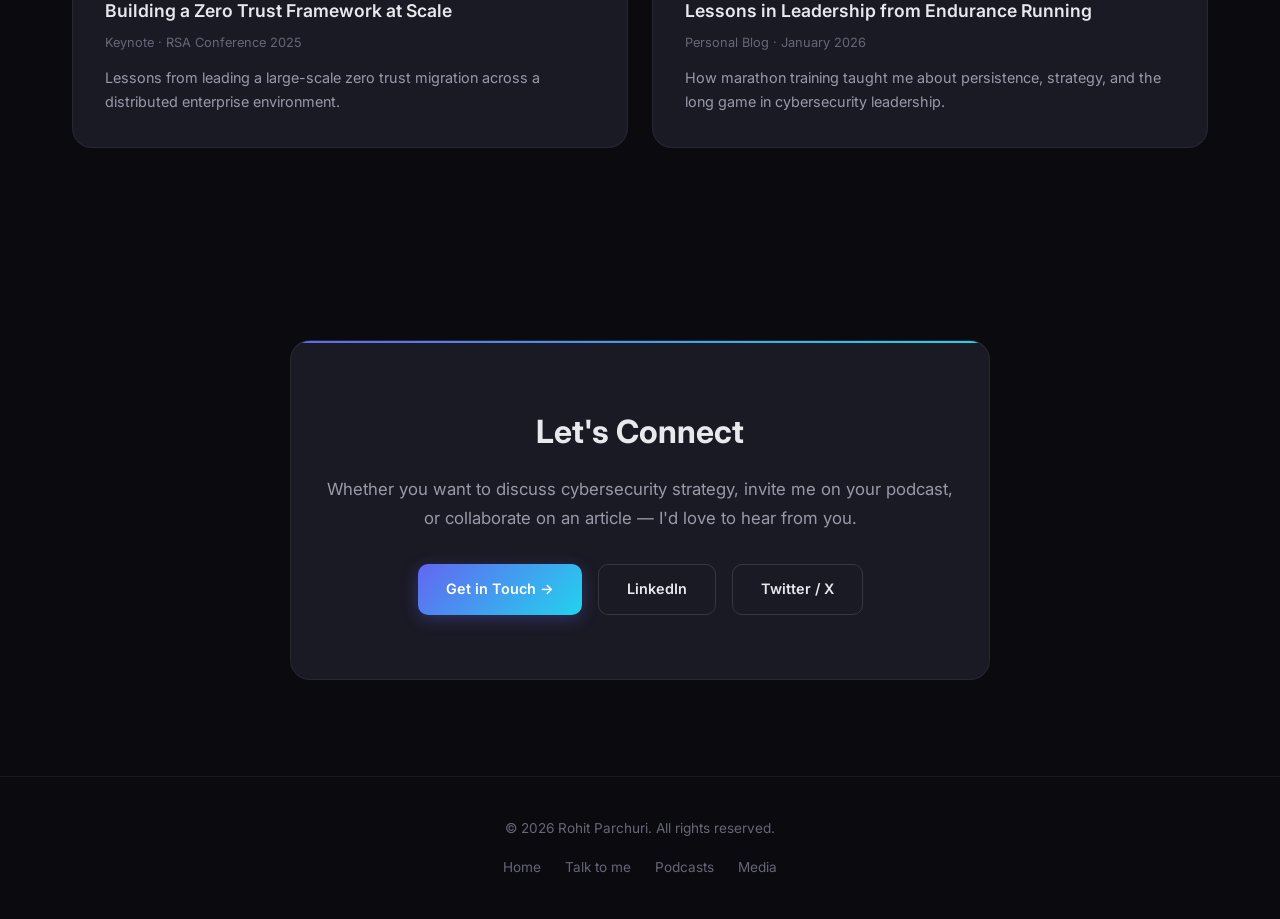
==== commit 30b182cd: "Update hero badge text for clarity" ====
--- a/index.html
+++ b/index.html
@@ -44,7 +44,7 @@
         <div class="hero__content" style="flex: 1; min-width: 300px;">
           <div class="hero__badge">
             <span class="pulse"></span>
-            Building the future of Cyber Risk & secure AI
+            Building the future of Cyber Risk & Secure AI Usage
           </div>
           <h1 class="hero__title">
             Hi, I'm <span class="gradient-text">Rohit Parchuri</span>
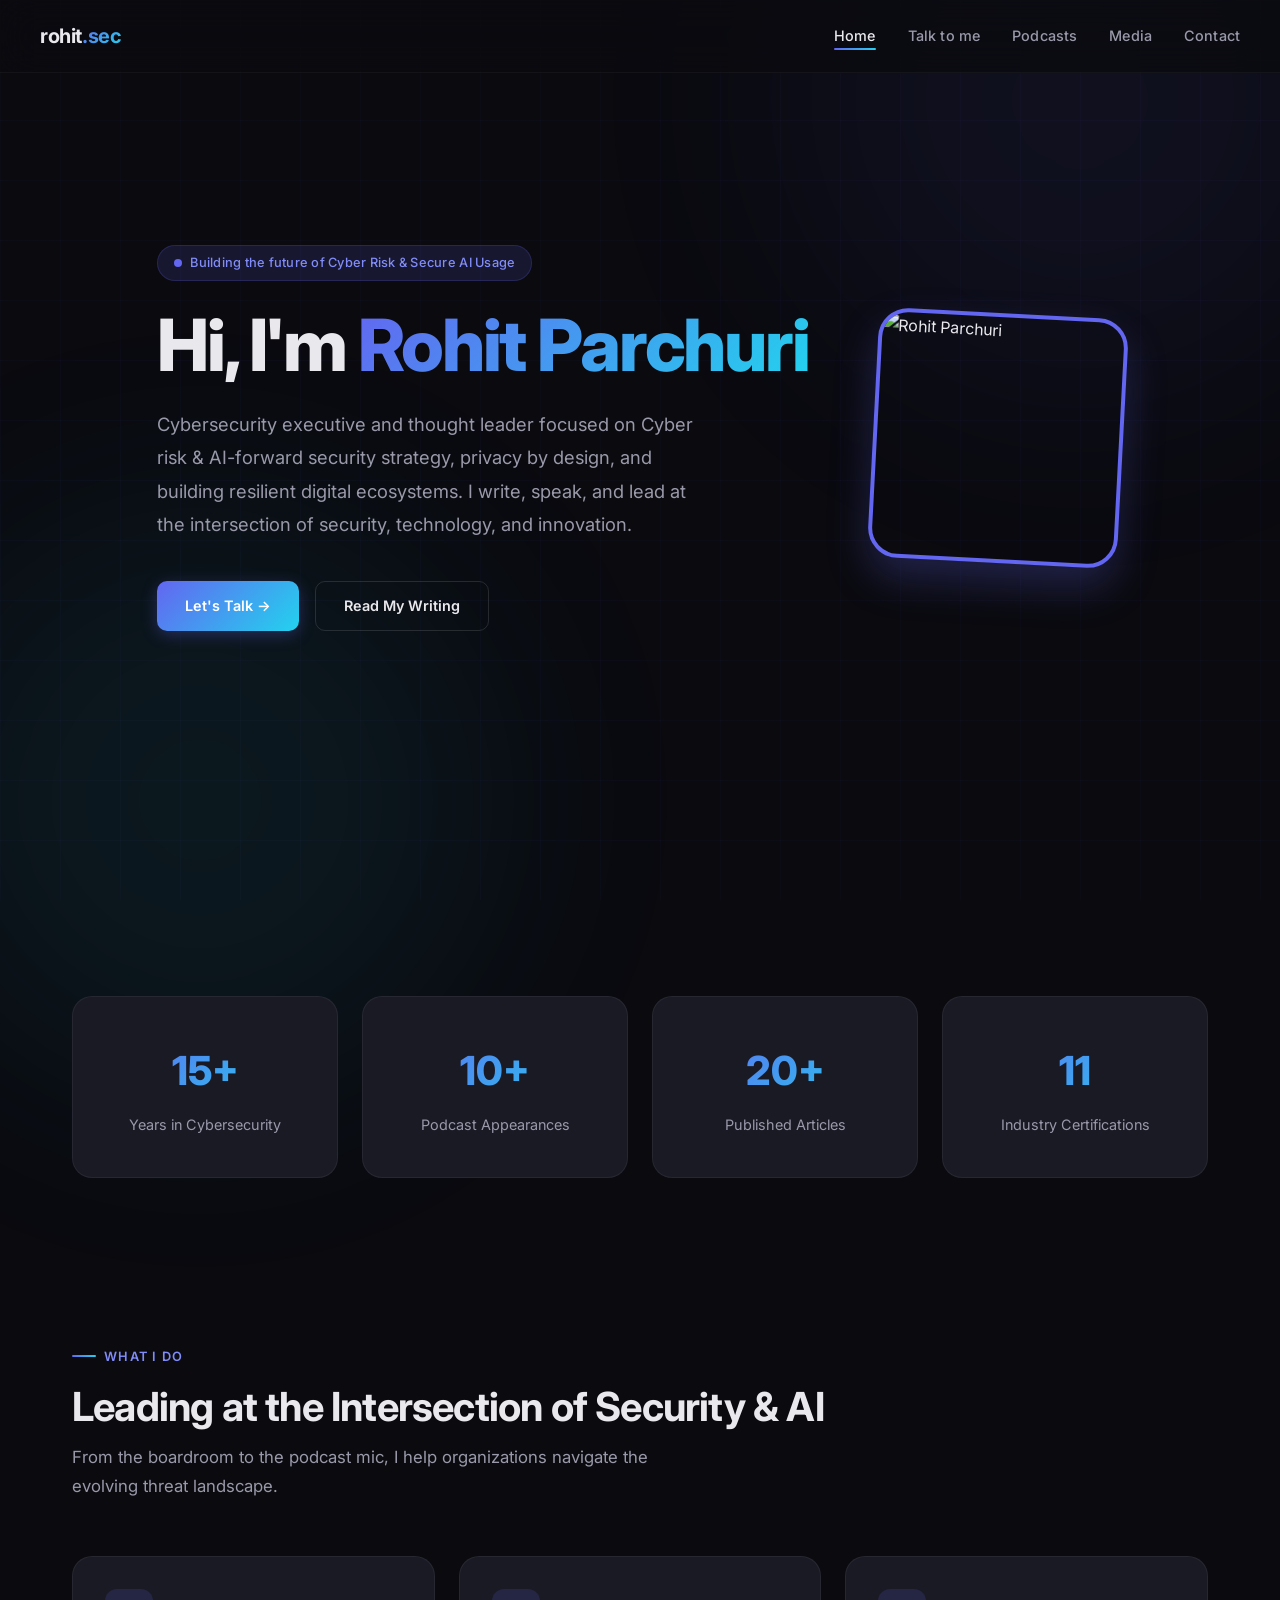
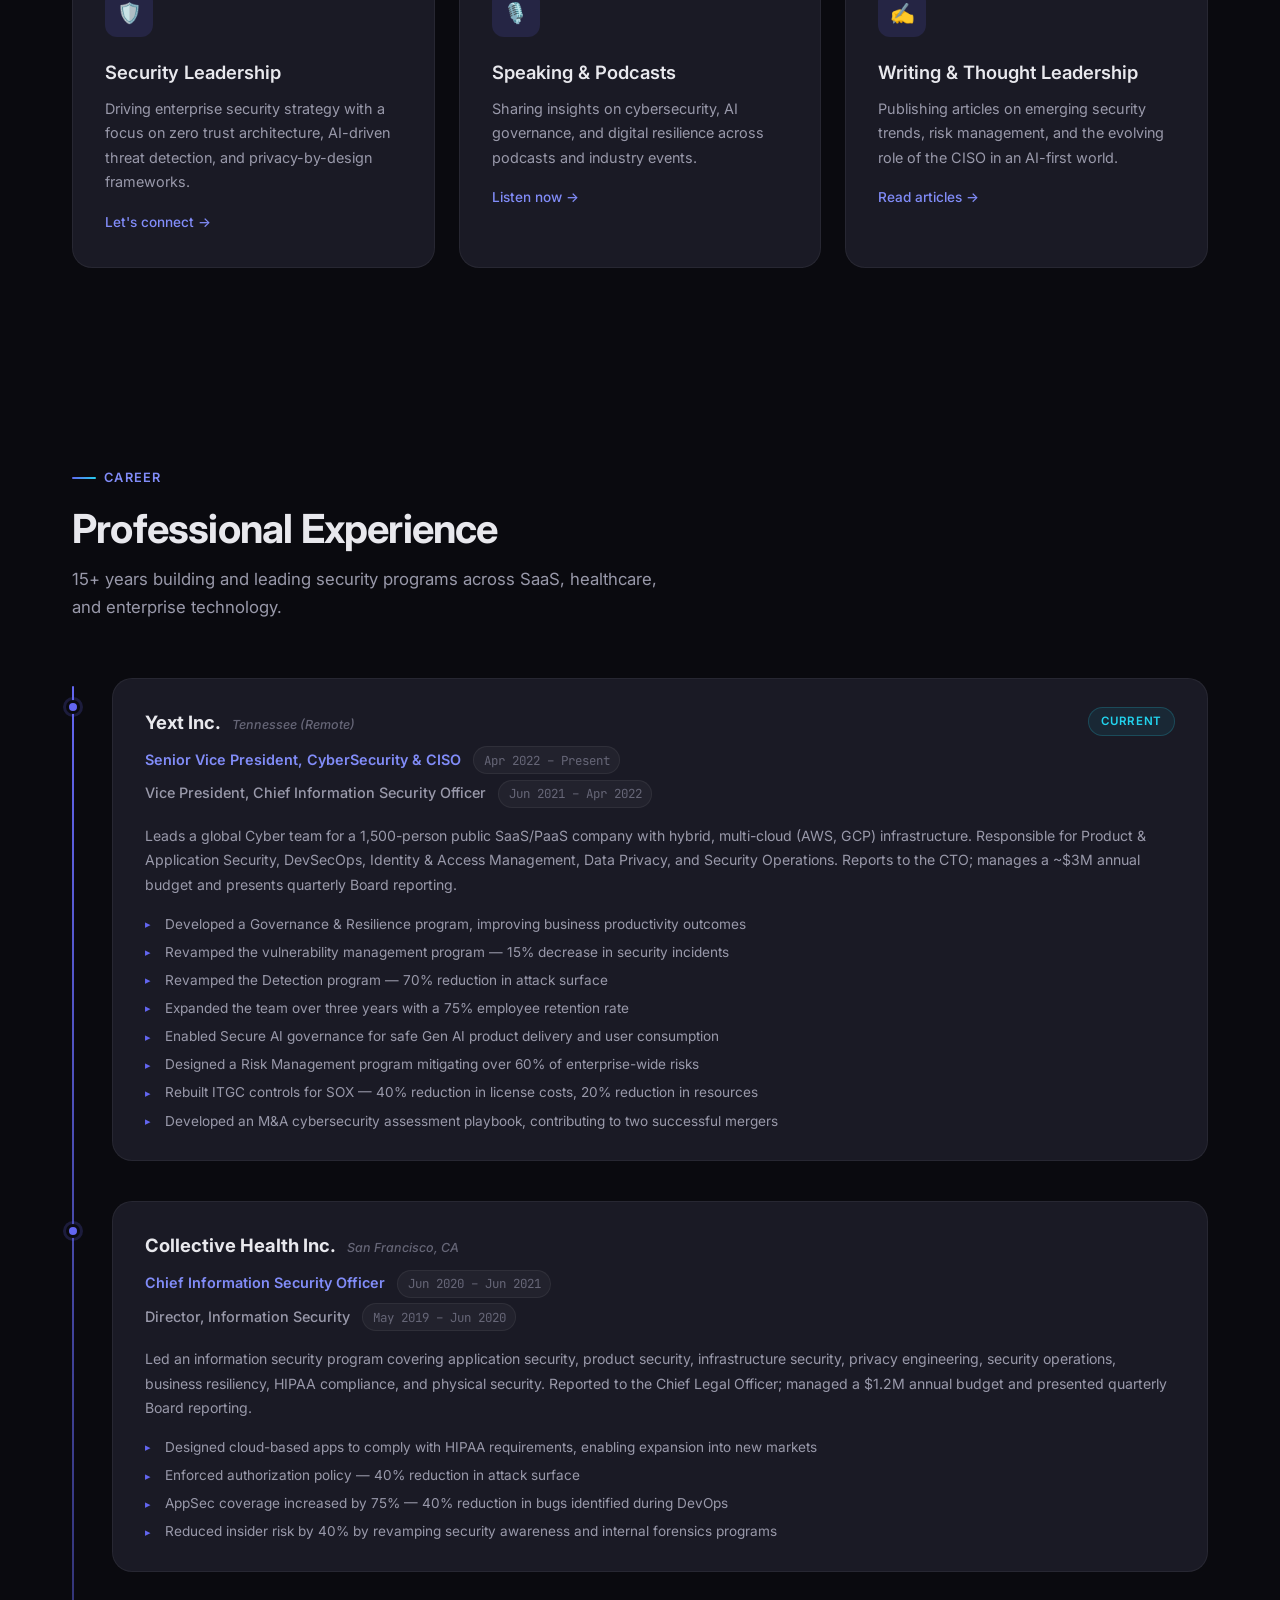
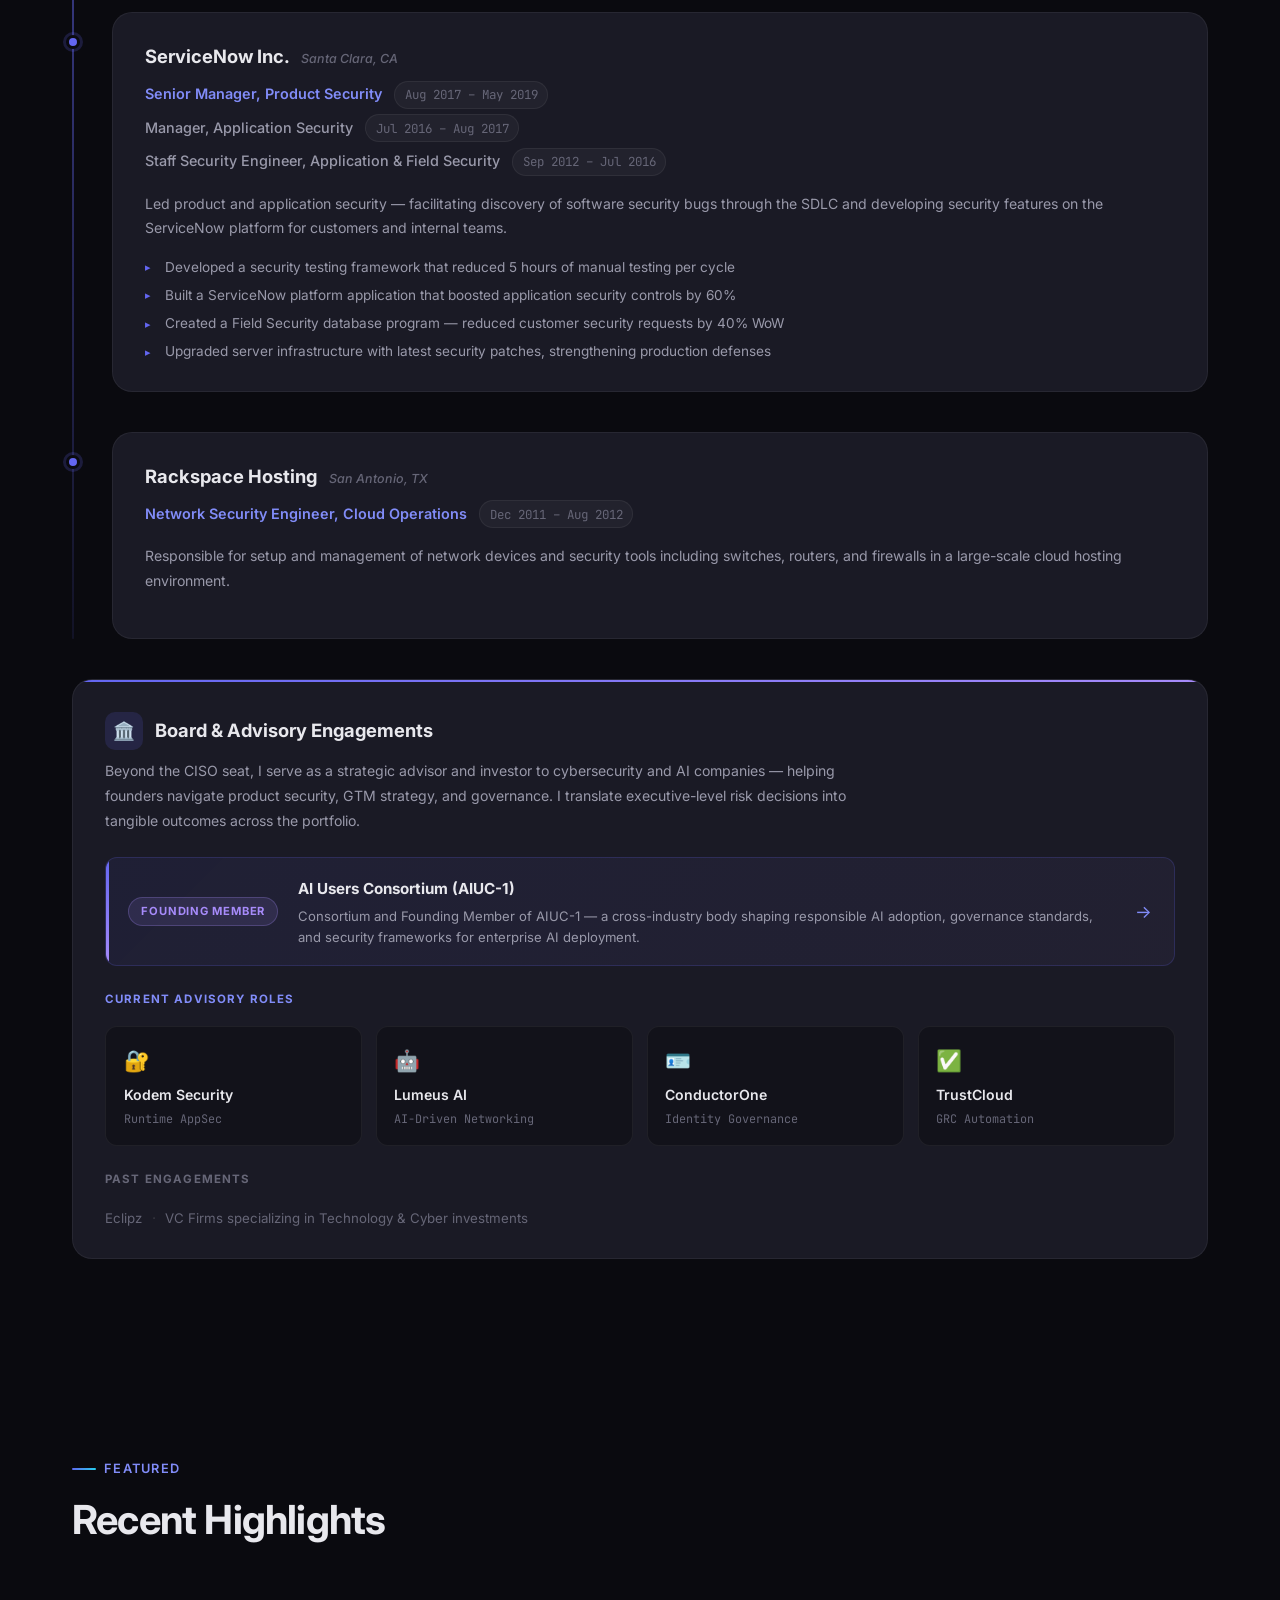
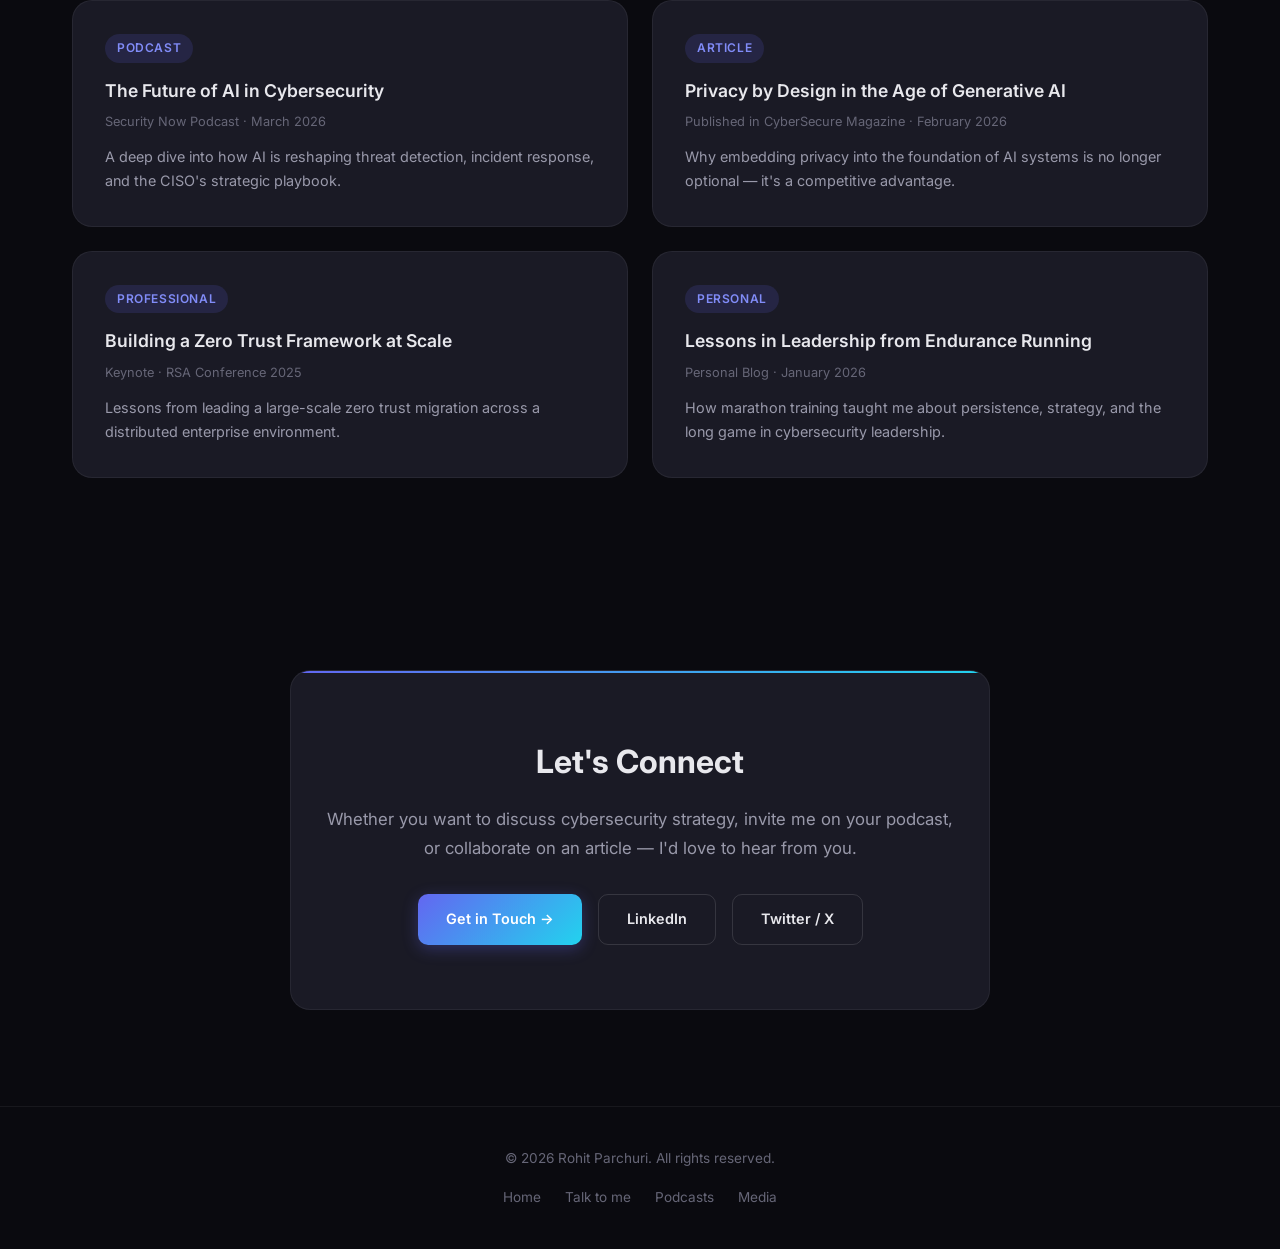
==== commit 4b2c91cf: "what i do" ====
--- a/index.html
+++ b/index.html
@@ -253,30 +253,59 @@
       </div>
 
       <!-- Board Engagements -->
-      <div class="board-summary fade-in">
-        <div class="board-summary__icon">🏛️</div>
-        <div class="board-summary__body">
-          <div class="board-summary__heading">Board &amp; Advisory Engagements</div>
-          <p class="board-summary__text">As a strategic advisor, I help companies across cybersecurity and AI achieve secure outcomes — spanning product design, go-to-market strategy, and governance. I translate complex security challenges into business-aligned recommendations for founders and leadership teams.</p>
-          <div class="board-summary__groups">
-            <div class="board-summary__group">
-              <span class="board-summary__group-label">Current</span>
-              <div class="board-summary__tags">
-                <span class="board-tag board-tag--active">Kodem Security</span>
-                <span class="board-tag board-tag--active">Lumeus AI</span>
-                <span class="board-tag board-tag--active">ConductorOne</span>
-                <span class="board-tag board-tag--active">TrustCloud</span>
-              </div>
-            </div>
-            <div class="board-summary__group">
-              <span class="board-summary__group-label">Past</span>
-              <div class="board-summary__tags">
-                <span class="board-tag board-tag--past">Eclipz</span>
-                <span class="board-tag board-tag--past">VC Firms · Technology &amp; Cyber</span>
-              </div>
-            </div>
-          </div>
-        </div>
+      <div class="board-panel fade-in">
+
+        <div class="board-panel__header">
+          <div class="board-panel__title-row">
+            <span class="board-panel__icon">🏛️</span>
+            <h3 class="board-panel__title">Board &amp; Advisory Engagements</h3>
+          </div>
+          <p class="board-panel__desc">Beyond the CISO seat, I serve as a strategic advisor and investor to cybersecurity and AI companies — helping founders navigate product security, GTM strategy, and governance. I translate executive-level risk decisions into tangible outcomes across the portfolio.</p>
+        </div>
+
+        <!-- AIUC-1 Featured -->
+        <a href="https://www.aiuc-1.com/consortium" target="_blank" rel="noopener" class="board-consortium">
+          <div class="board-consortium__badge">Founding Member</div>
+          <div class="board-consortium__body">
+            <div class="board-consortium__name">AI Users Consortium (AIUC-1)</div>
+            <p class="board-consortium__desc">Consortium and Founding Member of AIUC-1 — a cross-industry body shaping responsible AI adoption, governance standards, and security frameworks for enterprise AI deployment.</p>
+          </div>
+          <div class="board-consortium__arrow">→</div>
+        </a>
+
+        <!-- Current Advisory -->
+        <div class="board-section-label">Current Advisory Roles</div>
+        <div class="board-companies">
+          <div class="board-company">
+            <div class="board-company__icon">🔐</div>
+            <div class="board-company__name">Kodem Security</div>
+            <div class="board-company__focus">Runtime AppSec</div>
+          </div>
+          <div class="board-company">
+            <div class="board-company__icon">🤖</div>
+            <div class="board-company__name">Lumeus AI</div>
+            <div class="board-company__focus">AI-Driven Networking</div>
+          </div>
+          <div class="board-company">
+            <div class="board-company__icon">🪪</div>
+            <div class="board-company__name">ConductorOne</div>
+            <div class="board-company__focus">Identity Governance</div>
+          </div>
+          <div class="board-company">
+            <div class="board-company__icon">✅</div>
+            <div class="board-company__name">TrustCloud</div>
+            <div class="board-company__focus">GRC Automation</div>
+          </div>
+        </div>
+
+        <!-- Past Advisory -->
+        <div class="board-section-label board-section-label--muted">Past Engagements</div>
+        <div class="board-past">
+          <span class="board-past__item">Eclipz</span>
+          <span class="board-past__sep">·</span>
+          <span class="board-past__item">VC Firms specializing in Technology &amp; Cyber investments</span>
+        </div>
+
       </div>
 
     </div>
--- a/styles.css
+++ b/styles.css
@@ -760,22 +760,21 @@
   top: 0.15rem;
 }
 
-/* --- Board Engagements Summary --- */
-.board-summary {
-  display: flex;
-  gap: 1.5rem;
-  align-items: flex-start;
+/* --- Board Engagements Panel --- */
+.board-panel {
   background: var(--bg-card);
   border: 1px solid var(--border-color);
   border-radius: var(--radius-lg);
-  padding: 2rem;
+  padding: 2rem 2rem 1.75rem;
   margin-top: 2.5rem;
   position: relative;
   overflow: hidden;
-  transition: all var(--transition);
-}
-
-.board-summary::before {
+  display: flex;
+  flex-direction: column;
+  gap: 1.5rem;
+}
+
+.board-panel::before {
   content: '';
   position: absolute;
   top: 0; left: 0; right: 0;
@@ -783,88 +782,196 @@
   background: var(--gradient-2);
 }
 
-.board-summary:hover {
-  border-color: var(--border-hover);
-  background: var(--bg-card-hover);
-}
-
-.board-summary__icon {
-  width: 48px;
-  height: 48px;
-  border-radius: 12px;
+.board-panel__header {
+  display: flex;
+  flex-direction: column;
+  gap: 0.6rem;
+}
+
+.board-panel__title-row {
+  display: flex;
+  align-items: center;
+  gap: 0.75rem;
+}
+
+.board-panel__icon {
+  width: 38px;
+  height: 38px;
+  border-radius: 10px;
   background: var(--accent-glow);
   display: flex;
   align-items: center;
   justify-content: center;
-  font-size: 1.35rem;
+  font-size: 1.1rem;
   flex-shrink: 0;
 }
 
-.board-summary__body {
-  flex: 1;
-}
-
-.board-summary__heading {
-  font-size: 1.1rem;
+.board-panel__title {
+  font-size: 1.15rem;
   font-weight: 700;
   color: var(--text-primary);
-  margin-bottom: 0.5rem;
-}
-
-.board-summary__text {
+}
+
+.board-panel__desc {
   font-size: 0.88rem;
   color: var(--text-secondary);
   line-height: 1.75;
-  margin-bottom: 1.25rem;
-}
-
-.board-summary__groups {
+  max-width: 780px;
+}
+
+/* AIUC Consortium Featured Row */
+.board-consortium {
+  display: flex;
+  align-items: center;
+  gap: 1.25rem;
+  background: linear-gradient(135deg, rgba(99,102,241,0.08), rgba(167,139,250,0.06));
+  border: 1px solid rgba(99,102,241,0.2);
+  border-radius: var(--radius);
+  padding: 1.1rem 1.4rem;
+  text-decoration: none;
+  color: inherit;
+  transition: all var(--transition);
+  position: relative;
+  overflow: hidden;
+}
+
+.board-consortium::before {
+  content: '';
+  position: absolute;
+  left: 0; top: 0; bottom: 0;
+  width: 3px;
+  background: var(--gradient-2);
+  border-radius: 0 2px 2px 0;
+}
+
+.board-consortium:hover {
+  background: linear-gradient(135deg, rgba(99,102,241,0.14), rgba(167,139,250,0.1));
+  border-color: rgba(99,102,241,0.35);
+  transform: translateX(3px);
+  color: inherit;
+}
+
+.board-consortium__badge {
+  display: inline-flex;
+  align-items: center;
+  padding: 0.25rem 0.75rem;
+  background: rgba(167,139,250,0.12);
+  border: 1px solid rgba(167,139,250,0.25);
+  border-radius: 100px;
+  font-size: 0.7rem;
+  font-weight: 700;
+  color: #a78bfa;
+  text-transform: uppercase;
+  letter-spacing: 0.07em;
+  white-space: nowrap;
+  flex-shrink: 0;
+}
+
+.board-consortium__body {
+  flex: 1;
+}
+
+.board-consortium__name {
+  font-size: 0.95rem;
+  font-weight: 700;
+  color: var(--text-primary);
+  margin-bottom: 0.25rem;
+}
+
+.board-consortium__desc {
+  font-size: 0.82rem;
+  color: var(--text-secondary);
+  line-height: 1.6;
+}
+
+.board-consortium__arrow {
+  font-size: 1.1rem;
+  color: var(--accent-light);
+  flex-shrink: 0;
+  transition: transform var(--transition);
+}
+
+.board-consortium:hover .board-consortium__arrow {
+  transform: translateX(4px);
+}
+
+/* Section sub-labels */
+.board-section-label {
+  font-size: 0.72rem;
+  font-weight: 700;
+  text-transform: uppercase;
+  letter-spacing: 0.1em;
+  color: var(--accent-light);
+  margin-bottom: -0.5rem;
+}
+
+.board-section-label--muted {
+  color: var(--text-muted);
+}
+
+/* Current Advisory Company Cards */
+.board-companies {
+  display: grid;
+  grid-template-columns: repeat(4, 1fr);
+  gap: 0.85rem;
+}
+
+.board-company {
+  background: var(--bg-secondary);
+  border: 1px solid var(--border-color);
+  border-radius: var(--radius);
+  padding: 1rem 1.1rem;
   display: flex;
   flex-direction: column;
-  gap: 0.75rem;
-}
-
-.board-summary__group {
-  display: flex;
-  align-items: center;
-  gap: 0.75rem;
+  gap: 0.3rem;
+  transition: all var(--transition);
+}
+
+.board-company:hover {
+  border-color: rgba(99,102,241,0.25);
+  background: var(--bg-card-hover);
+  transform: translateY(-2px);
+}
+
+.board-company__icon {
+  font-size: 1.3rem;
+  margin-bottom: 0.2rem;
+}
+
+.board-company__name {
+  font-size: 0.88rem;
+  font-weight: 600;
+  color: var(--text-primary);
+  line-height: 1.3;
+}
+
+.board-company__focus {
+  font-size: 0.74rem;
+  color: var(--text-muted);
+  font-family: var(--font-mono);
+}
+
+/* Past Engagements */
+.board-past {
+  display: flex;
+  align-items: center;
+  gap: 0.6rem;
   flex-wrap: wrap;
 }
 
-.board-summary__group-label {
-  font-size: 0.72rem;
-  font-weight: 600;
-  text-transform: uppercase;
-  letter-spacing: 0.08em;
+.board-past__item {
+  font-size: 0.83rem;
   color: var(--text-muted);
-  width: 44px;
-  flex-shrink: 0;
-}
-
-.board-summary__tags {
-  display: flex;
-  flex-wrap: wrap;
-  gap: 0.5rem;
-}
-
-.board-tag {
-  padding: 0.3rem 0.85rem;
-  border-radius: 100px;
-  font-size: 0.78rem;
-  font-weight: 500;
-  border: 1px solid;
-}
-
-.board-tag--active {
-  background: var(--accent-glow);
-  border-color: rgba(99, 102, 241, 0.25);
-  color: var(--accent-light);
-}
-
-.board-tag--past {
-  background: rgba(255, 255, 255, 0.03);
-  border-color: var(--border-color);
-  color: var(--text-muted);
+}
+
+.board-past__sep {
+  color: var(--border-hover);
+  font-size: 0.9rem;
+}
+
+@media (max-width: 768px) {
+  .board-companies { grid-template-columns: repeat(2, 1fr); }
+  .board-consortium { flex-wrap: wrap; }
 }
 
 /* --- Podcast Page --- */
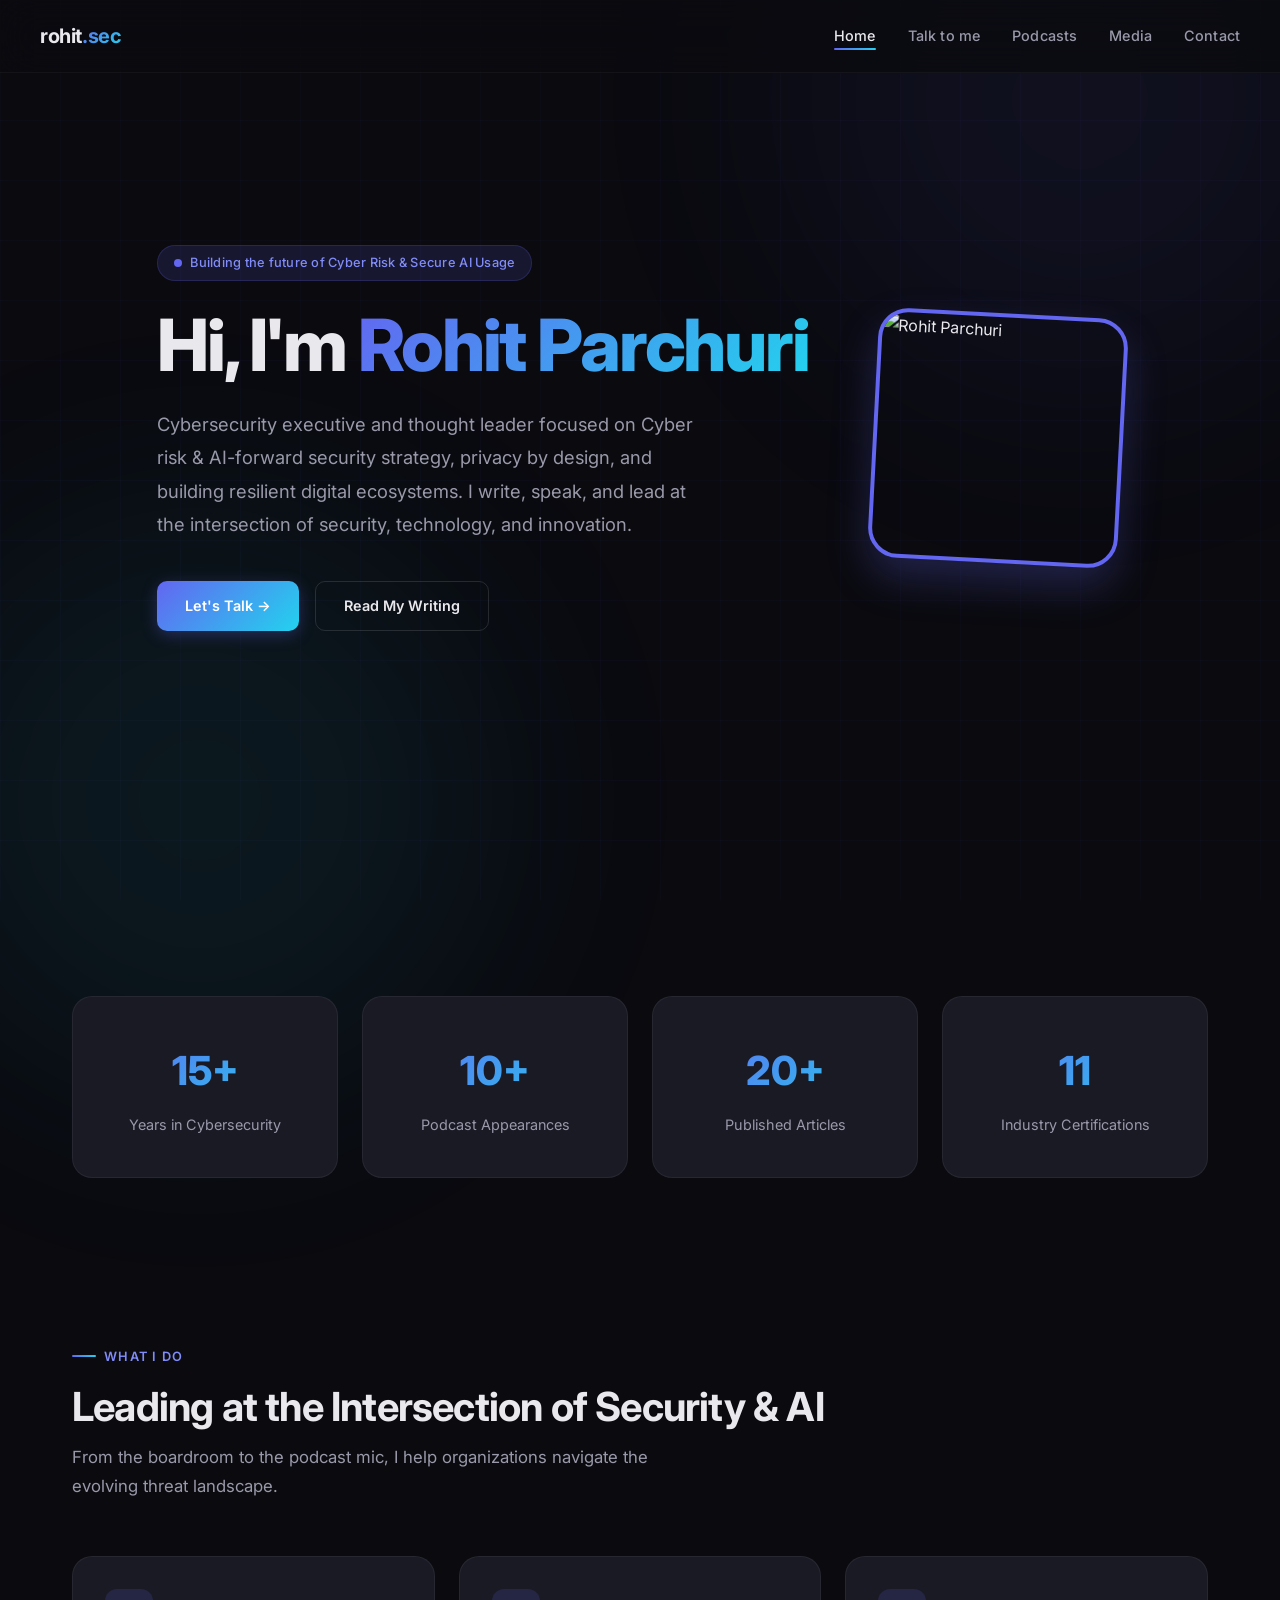
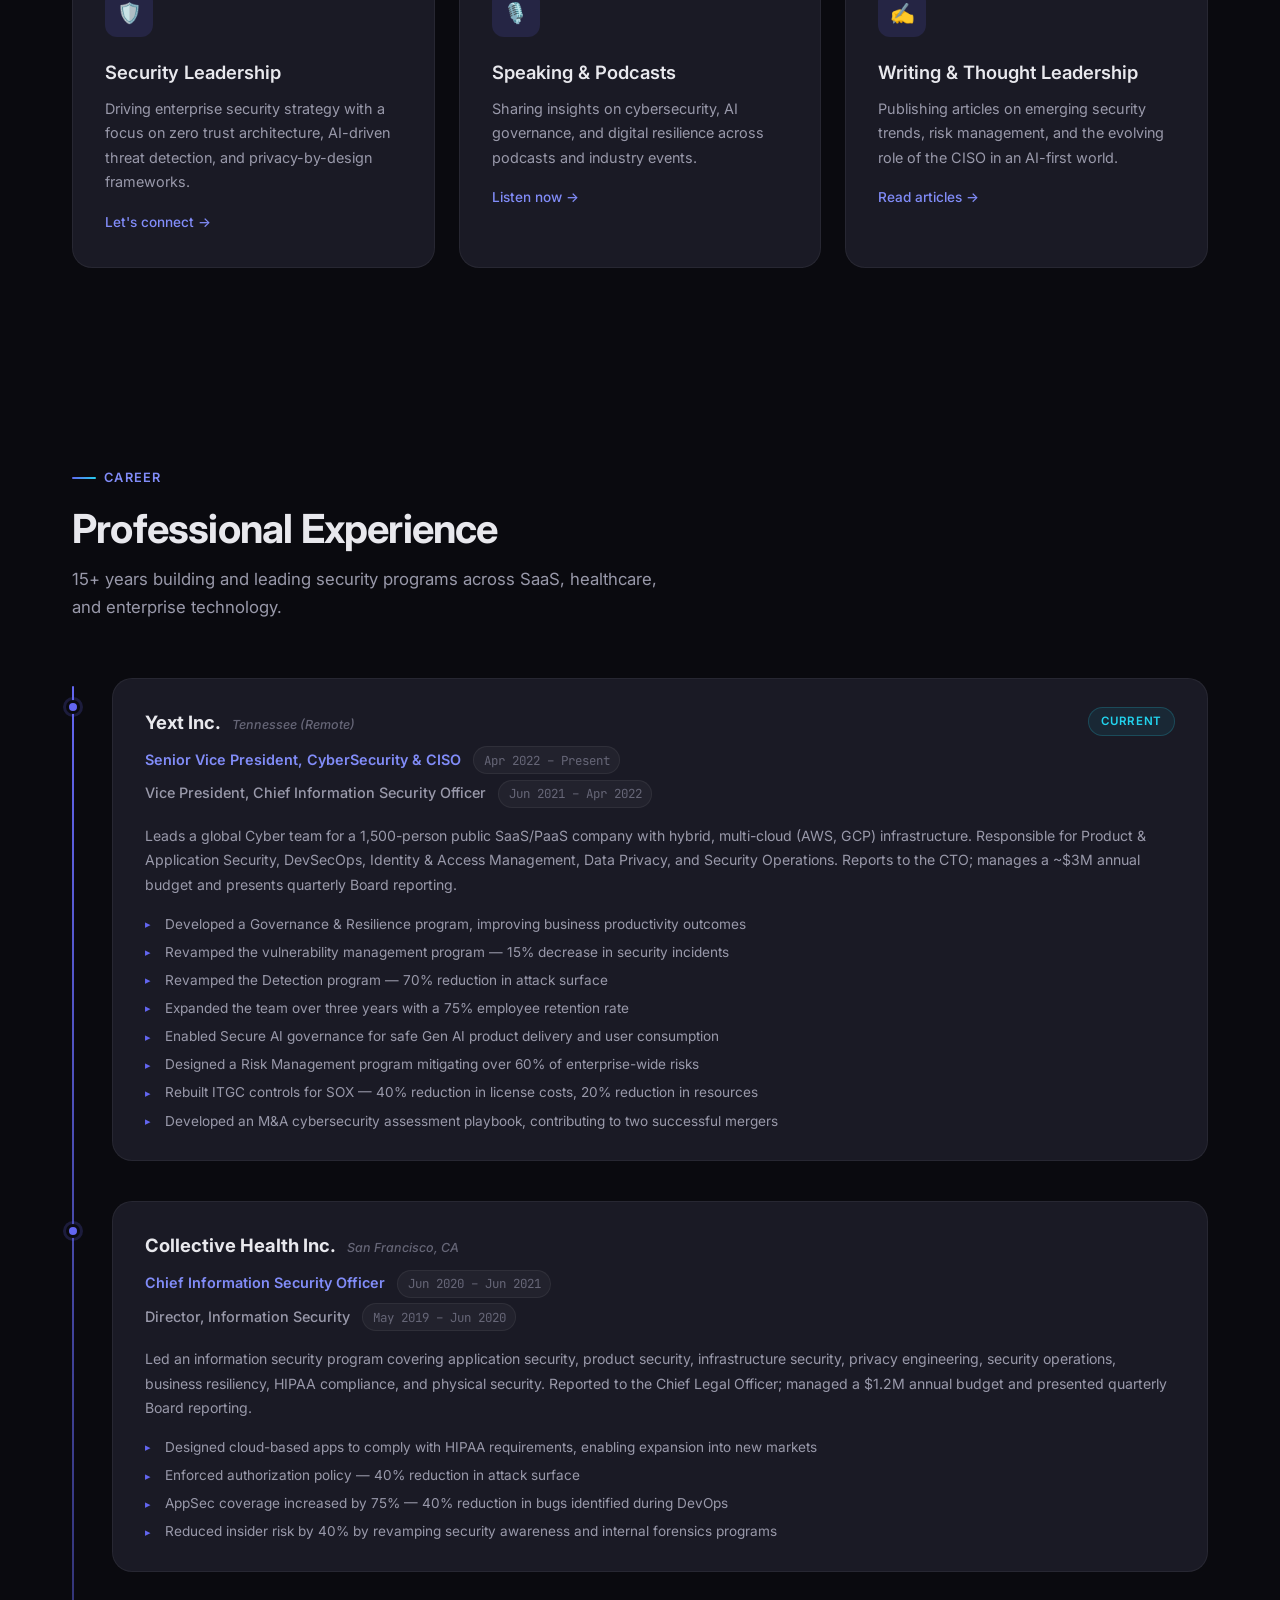
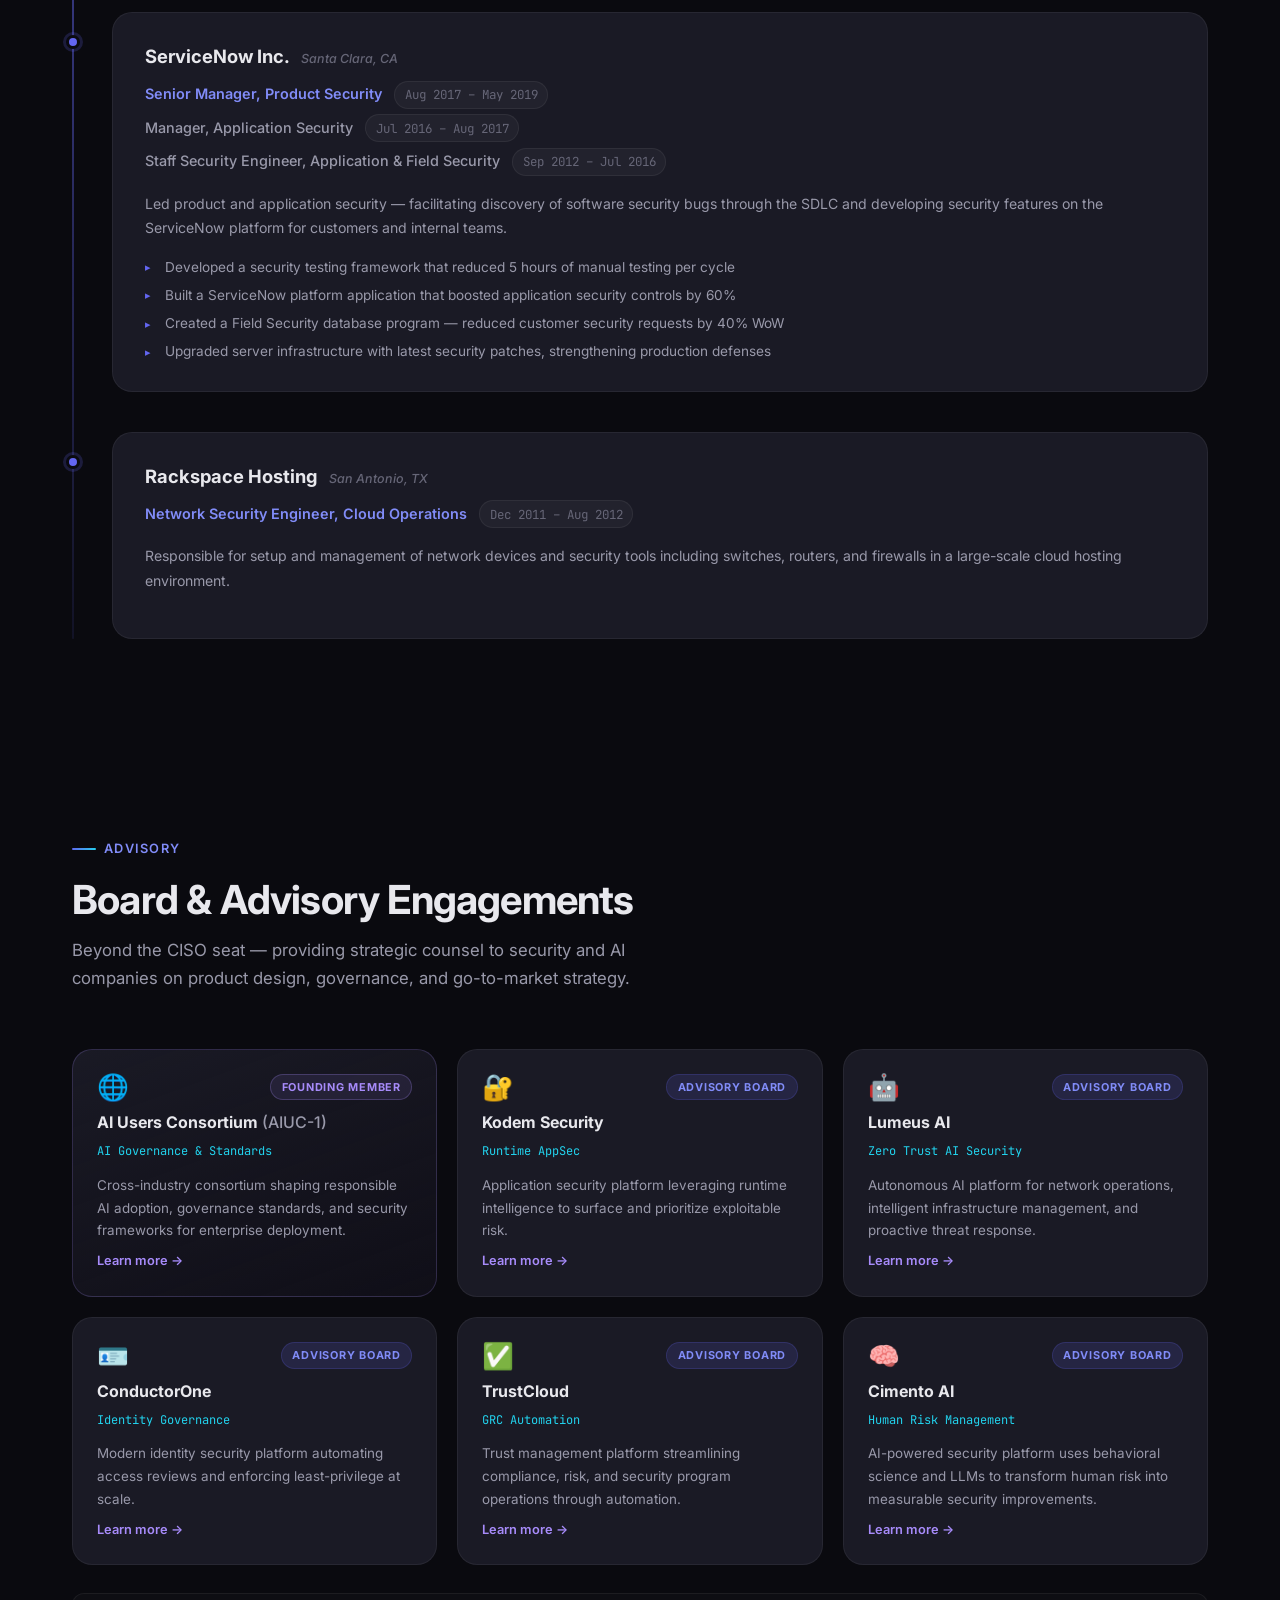
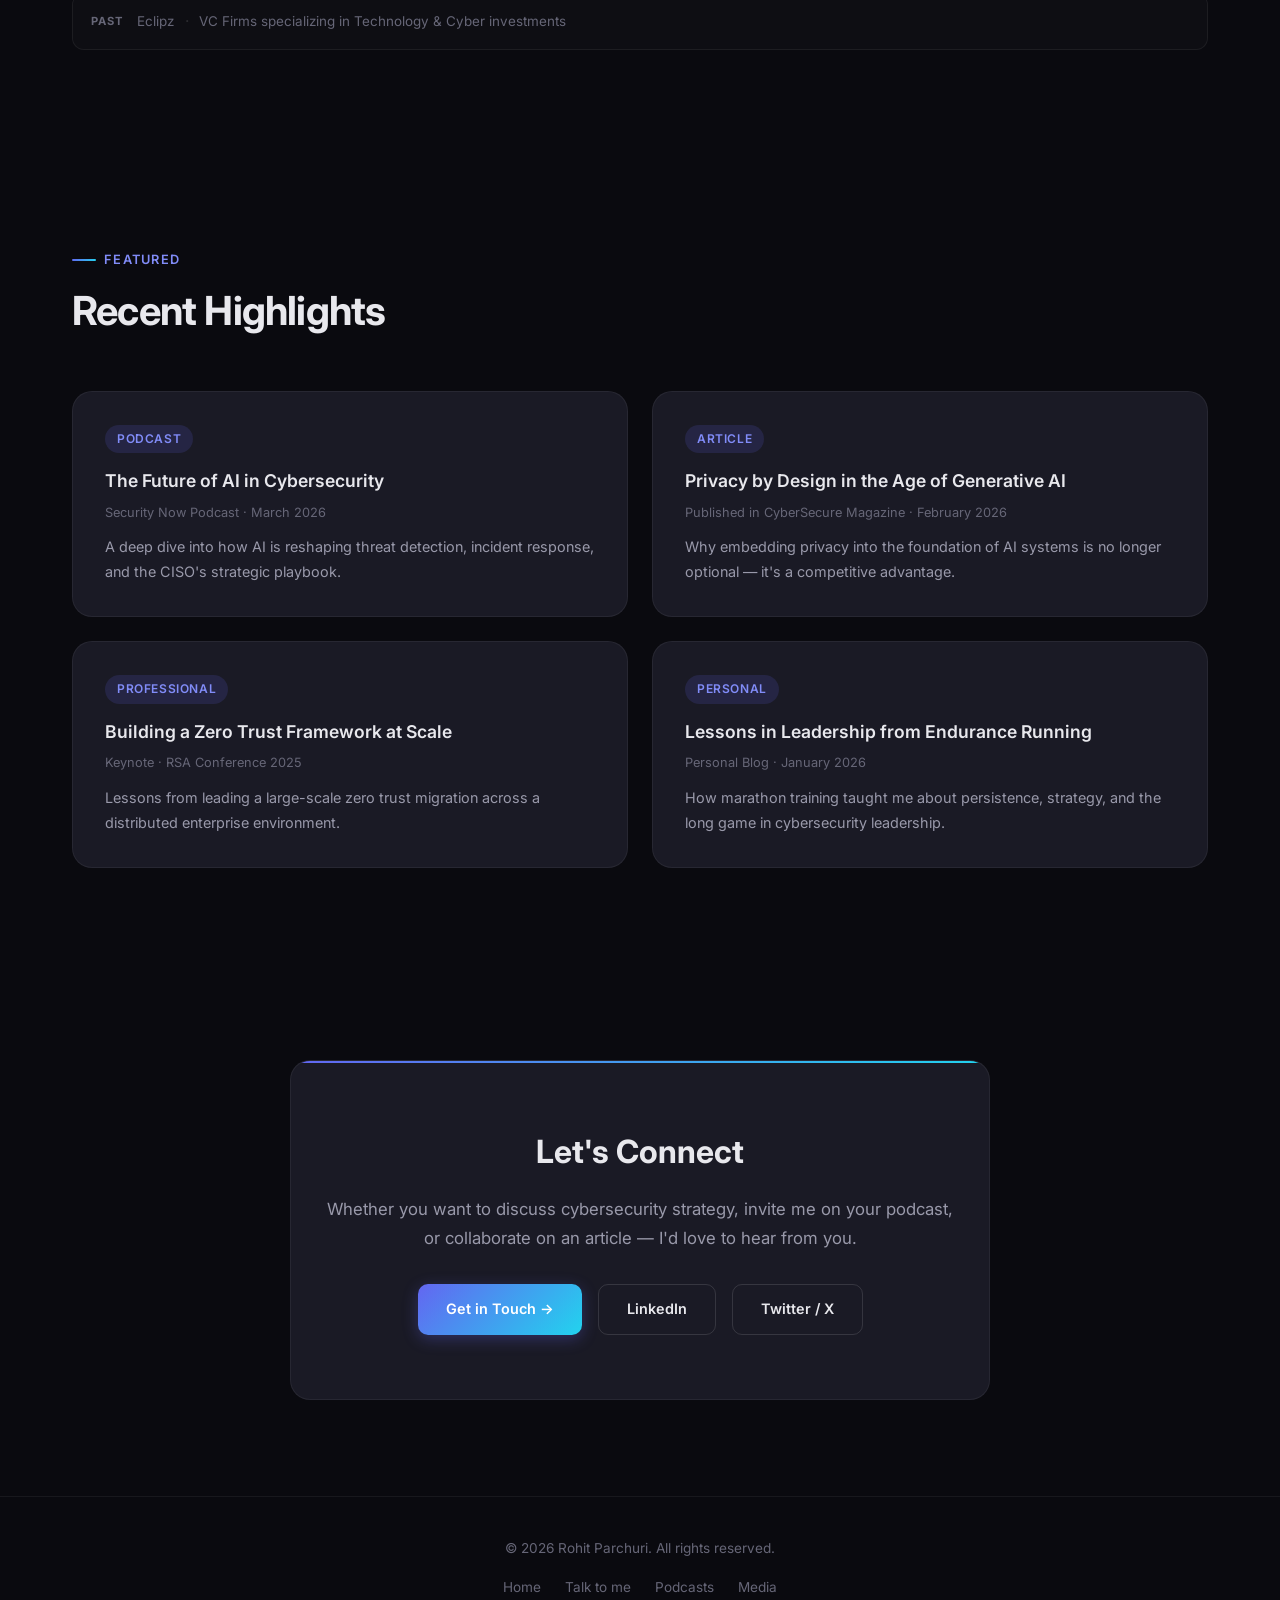
==== commit 0ea16a02: "board" ====
--- a/index.html
+++ b/index.html
@@ -252,60 +252,100 @@
 
       </div>
 
-      <!-- Board Engagements -->
-      <div class="board-panel fade-in">
-
-        <div class="board-panel__header">
-          <div class="board-panel__title-row">
-            <span class="board-panel__icon">🏛️</span>
-            <h3 class="board-panel__title">Board &amp; Advisory Engagements</h3>
-          </div>
-          <p class="board-panel__desc">Beyond the CISO seat, I serve as a strategic advisor and investor to cybersecurity and AI companies — helping founders navigate product security, GTM strategy, and governance. I translate executive-level risk decisions into tangible outcomes across the portfolio.</p>
-        </div>
-
-        <!-- AIUC-1 Featured -->
-        <a href="https://www.aiuc-1.com/consortium" target="_blank" rel="noopener" class="board-consortium">
-          <div class="board-consortium__badge">Founding Member</div>
-          <div class="board-consortium__body">
-            <div class="board-consortium__name">AI Users Consortium (AIUC-1)</div>
-            <p class="board-consortium__desc">Consortium and Founding Member of AIUC-1 — a cross-industry body shaping responsible AI adoption, governance standards, and security frameworks for enterprise AI deployment.</p>
-          </div>
-          <div class="board-consortium__arrow">→</div>
-        </a>
-
-        <!-- Current Advisory -->
-        <div class="board-section-label">Current Advisory Roles</div>
-        <div class="board-companies">
-          <div class="board-company">
-            <div class="board-company__icon">🔐</div>
-            <div class="board-company__name">Kodem Security</div>
-            <div class="board-company__focus">Runtime AppSec</div>
-          </div>
-          <div class="board-company">
-            <div class="board-company__icon">🤖</div>
-            <div class="board-company__name">Lumeus AI</div>
-            <div class="board-company__focus">AI-Driven Networking</div>
-          </div>
-          <div class="board-company">
-            <div class="board-company__icon">🪪</div>
-            <div class="board-company__name">ConductorOne</div>
-            <div class="board-company__focus">Identity Governance</div>
-          </div>
-          <div class="board-company">
-            <div class="board-company__icon">✅</div>
-            <div class="board-company__name">TrustCloud</div>
-            <div class="board-company__focus">GRC Automation</div>
-          </div>
-        </div>
-
-        <!-- Past Advisory -->
-        <div class="board-section-label board-section-label--muted">Past Engagements</div>
-        <div class="board-past">
-          <span class="board-past__item">Eclipz</span>
-          <span class="board-past__sep">·</span>
-          <span class="board-past__item">VC Firms specializing in Technology &amp; Cyber investments</span>
-        </div>
-
+    </div>
+  </section>
+
+  <!-- Board & Advisory Engagements -->
+  <section id="advisory">
+    <div class="container">
+      <div class="section-header fade-in">
+        <div class="section-label">Advisory</div>
+        <h2 class="section-title">Board &amp; Advisory Engagements</h2>
+        <p class="section-subtitle">Beyond the CISO seat — providing strategic counsel to security and AI companies on product design, governance, and go-to-market strategy.</p>
+      </div>
+
+      <div class="advisory-grid">
+
+        <!-- AIUC-1 Consortium -->
+        <div class="advisory-card advisory-card--consortium fade-in">
+          <div class="advisory-card__header">
+            <span class="advisory-card__icon">🌐</span>
+            <span class="advisory-card__badge advisory-card__badge--founding">Founding Member</span>
+          </div>
+          <div class="advisory-card__name">AI Users Consortium <span class="advisory-card__abbr">(AIUC-1)</span></div>
+          <div class="advisory-card__focus">AI Governance &amp; Standards</div>
+          <p class="advisory-card__desc">Cross-industry consortium shaping responsible AI adoption, governance standards, and security frameworks for enterprise deployment.</p>
+          <a href="https://www.aiuc-1.com/consortium" target="_blank" rel="noopener" class="advisory-card__link">Learn more →</a>
+        </div>
+
+        <!-- Kodem Security -->
+        <div class="advisory-card fade-in">
+          <div class="advisory-card__header">
+            <span class="advisory-card__icon">🔐</span>
+            <span class="advisory-card__badge">Advisory Board</span>
+          </div>
+          <div class="advisory-card__name">Kodem Security</div>
+          <div class="advisory-card__focus">Runtime AppSec</div>
+          <p class="advisory-card__desc">Application security platform leveraging runtime intelligence to surface and prioritize exploitable risk.</p>
+          <a href="https://www.kodemsecurity.com" target="_blank" rel="noopener" class="advisory-card__link">Learn more →</a>
+        </div>
+
+        <!-- Lumeus AI -->
+        <div class="advisory-card fade-in">
+          <div class="advisory-card__header">
+            <span class="advisory-card__icon">🤖</span>
+            <span class="advisory-card__badge">Advisory Board</span>
+          </div>
+          <div class="advisory-card__name">Lumeus AI</div>
+          <div class="advisory-card__focus">Zero Trust AI Security</div>
+          <p class="advisory-card__desc">Autonomous AI platform for network operations, intelligent infrastructure management, and proactive threat response.</p>
+          <a href="https://lumeus.ai" target="_blank" rel="noopener" class="advisory-card__link">Learn more →</a>
+        </div>
+
+        <!-- ConductorOne -->
+        <div class="advisory-card fade-in">
+          <div class="advisory-card__header">
+            <span class="advisory-card__icon">🪪</span>
+            <span class="advisory-card__badge">Advisory Board</span>
+          </div>
+          <div class="advisory-card__name">ConductorOne</div>
+          <div class="advisory-card__focus">Identity Governance</div>
+          <p class="advisory-card__desc">Modern identity security platform automating access reviews and enforcing least-privilege at scale.</p>
+          <a href="https://www.conductorone.com" target="_blank" rel="noopener" class="advisory-card__link">Learn more →</a>
+        </div>
+
+        <!-- TrustCloud -->
+        <div class="advisory-card fade-in">
+          <div class="advisory-card__header">
+            <span class="advisory-card__icon">✅</span>
+            <span class="advisory-card__badge">Advisory Board</span>
+          </div>
+          <div class="advisory-card__name">TrustCloud</div>
+          <div class="advisory-card__focus">GRC Automation</div>
+          <p class="advisory-card__desc">Trust management platform streamlining compliance, risk, and security program operations through automation.</p>
+          <a href="https://www.trustcloud.ai" target="_blank" rel="noopener" class="advisory-card__link">Learn more →</a>
+        </div>
+
+        <!-- Cimento AI -->
+        <div class="advisory-card fade-in">
+          <div class="advisory-card__header">
+            <span class="advisory-card__icon">🧠</span>
+            <span class="advisory-card__badge">Advisory Board</span>
+          </div>
+          <div class="advisory-card__name">Cimento AI</div>
+          <div class="advisory-card__focus">Human Risk Management</div>
+          <p class="advisory-card__desc">AI-powered security platform uses behavioral science and LLMs to transform human risk into measurable security improvements.</p>
+          <a href="https://cimento.ai" target="_blank" rel="noopener" class="advisory-card__link">Learn more →</a>
+        </div>
+
+      </div>
+
+      <!-- Past -->
+      <div class="advisory-past fade-in">
+        <span class="advisory-past__label">Past</span>
+        <span class="advisory-past__item">Eclipz</span>
+        <span class="advisory-past__divider">·</span>
+        <span class="advisory-past__item">VC Firms specializing in Technology &amp; Cyber investments</span>
       </div>
 
     </div>
--- a/styles.css
+++ b/styles.css
@@ -760,218 +760,169 @@
   top: 0.15rem;
 }
 
-/* --- Board Engagements Panel --- */
-.board-panel {
+/* --- Board & Advisory Engagements --- */
+.advisory-grid {
+  display: grid;
+  grid-template-columns: repeat(3, 1fr);
+  gap: 1.25rem;
+  margin-bottom: 1.75rem;
+}
+
+.advisory-card {
   background: var(--bg-card);
   border: 1px solid var(--border-color);
   border-radius: var(--radius-lg);
-  padding: 2rem 2rem 1.75rem;
-  margin-top: 2.5rem;
-  position: relative;
-  overflow: hidden;
+  padding: 1.5rem;
   display: flex;
   flex-direction: column;
-  gap: 1.5rem;
-}
-
-.board-panel::before {
-  content: '';
-  position: absolute;
-  top: 0; left: 0; right: 0;
-  height: 2px;
-  background: var(--gradient-2);
-}
-
-.board-panel__header {
-  display: flex;
-  flex-direction: column;
-  gap: 0.6rem;
-}
-
-.board-panel__title-row {
-  display: flex;
-  align-items: center;
-  gap: 0.75rem;
-}
-
-.board-panel__icon {
-  width: 38px;
-  height: 38px;
-  border-radius: 10px;
-  background: var(--accent-glow);
-  display: flex;
-  align-items: center;
-  justify-content: center;
-  font-size: 1.1rem;
-  flex-shrink: 0;
-}
-
-.board-panel__title {
-  font-size: 1.15rem;
-  font-weight: 700;
-  color: var(--text-primary);
-}
-
-.board-panel__desc {
-  font-size: 0.88rem;
-  color: var(--text-secondary);
-  line-height: 1.75;
-  max-width: 780px;
-}
-
-/* AIUC Consortium Featured Row */
-.board-consortium {
-  display: flex;
-  align-items: center;
-  gap: 1.25rem;
-  background: linear-gradient(135deg, rgba(99,102,241,0.08), rgba(167,139,250,0.06));
-  border: 1px solid rgba(99,102,241,0.2);
-  border-radius: var(--radius);
-  padding: 1.1rem 1.4rem;
-  text-decoration: none;
-  color: inherit;
+  gap: 0.5rem;
   transition: all var(--transition);
   position: relative;
   overflow: hidden;
 }
 
-.board-consortium::before {
+.advisory-card::after {
   content: '';
   position: absolute;
-  left: 0; top: 0; bottom: 0;
-  width: 3px;
+  bottom: 0; left: 0; right: 0;
+  height: 2px;
+  background: var(--gradient-1);
+  opacity: 0;
+  transition: opacity var(--transition);
+}
+
+.advisory-card:hover {
+  border-color: var(--border-hover);
+  background: var(--bg-card-hover);
+  transform: translateY(-3px);
+  box-shadow: 0 8px 28px rgba(0, 0, 0, 0.3);
+}
+
+.advisory-card:hover::after {
+  opacity: 1;
+}
+
+.advisory-card--consortium {
+  border-color: rgba(167,139,250,0.2);
+  background: linear-gradient(160deg, var(--bg-card), rgba(167,139,250,0.04));
+}
+
+.advisory-card--consortium::after {
   background: var(--gradient-2);
-  border-radius: 0 2px 2px 0;
-}
-
-.board-consortium:hover {
-  background: linear-gradient(135deg, rgba(99,102,241,0.14), rgba(167,139,250,0.1));
-  border-color: rgba(99,102,241,0.35);
-  transform: translateX(3px);
-  color: inherit;
-}
-
-.board-consortium__badge {
-  display: inline-flex;
-  align-items: center;
-  padding: 0.25rem 0.75rem;
-  background: rgba(167,139,250,0.12);
-  border: 1px solid rgba(167,139,250,0.25);
-  border-radius: 100px;
-  font-size: 0.7rem;
+}
+
+.advisory-card--consortium:hover {
+  border-color: rgba(167,139,250,0.35);
+}
+
+.advisory-card__header {
+  display: flex;
+  align-items: center;
+  justify-content: space-between;
+  margin-bottom: 0.25rem;
+}
+
+.advisory-card__icon {
+  font-size: 1.6rem;
+  line-height: 1;
+}
+
+.advisory-card__badge {
+  font-size: 0.68rem;
   font-weight: 700;
-  color: #a78bfa;
   text-transform: uppercase;
   letter-spacing: 0.07em;
+  padding: 0.2rem 0.65rem;
+  border-radius: 100px;
+  background: var(--accent-glow);
+  border: 1px solid rgba(99,102,241,0.2);
+  color: var(--accent-light);
   white-space: nowrap;
-  flex-shrink: 0;
-}
-
-.board-consortium__body {
-  flex: 1;
-}
-
-.board-consortium__name {
-  font-size: 0.95rem;
+}
+
+.advisory-card__badge--founding {
+  background: rgba(167,139,250,0.1);
+  border-color: rgba(167,139,250,0.25);
+  color: #a78bfa;
+}
+
+.advisory-card__name {
+  font-size: 1rem;
   font-weight: 700;
   color: var(--text-primary);
+  line-height: 1.3;
+}
+
+.advisory-card__abbr {
+  font-weight: 500;
+  color: var(--text-secondary);
+}
+
+.advisory-card__focus {
+  font-size: 0.75rem;
+  font-family: var(--font-mono);
+  color: var(--accent-secondary);
   margin-bottom: 0.25rem;
 }
 
-.board-consortium__desc {
-  font-size: 0.82rem;
-  color: var(--text-secondary);
-  line-height: 1.6;
-}
-
-.board-consortium__arrow {
-  font-size: 1.1rem;
+.advisory-card__desc {
+  font-size: 0.84rem;
+  color: var(--text-secondary);
+  line-height: 1.7;
+  flex: 1;
+}
+
+.advisory-card__link {
+  display: inline-flex;
+  align-items: center;
+  gap: 0.25rem;
+  font-size: 0.8rem;
+  font-weight: 600;
+  color: #a78bfa;
+  transition: gap var(--transition), color var(--transition);
+}
+
+.advisory-card__link:hover {
+  gap: 0.45rem;
   color: var(--accent-light);
-  flex-shrink: 0;
-  transition: transform var(--transition);
-}
-
-.board-consortium:hover .board-consortium__arrow {
-  transform: translateX(4px);
-}
-
-/* Section sub-labels */
-.board-section-label {
-  font-size: 0.72rem;
+}
+
+/* Past row */
+.advisory-past {
+  display: flex;
+  align-items: center;
+  gap: 0.65rem;
+  flex-wrap: wrap;
+  padding: 0.85rem 1.1rem;
+  background: rgba(255,255,255,0.02);
+  border: 1px solid var(--border-color);
+  border-radius: var(--radius);
+}
+
+.advisory-past__label {
+  font-size: 0.7rem;
   font-weight: 700;
   text-transform: uppercase;
   letter-spacing: 0.1em;
-  color: var(--accent-light);
-  margin-bottom: -0.5rem;
-}
-
-.board-section-label--muted {
   color: var(--text-muted);
-}
-
-/* Current Advisory Company Cards */
-.board-companies {
-  display: grid;
-  grid-template-columns: repeat(4, 1fr);
-  gap: 0.85rem;
-}
-
-.board-company {
-  background: var(--bg-secondary);
-  border: 1px solid var(--border-color);
-  border-radius: var(--radius);
-  padding: 1rem 1.1rem;
-  display: flex;
-  flex-direction: column;
-  gap: 0.3rem;
-  transition: all var(--transition);
-}
-
-.board-company:hover {
-  border-color: rgba(99,102,241,0.25);
-  background: var(--bg-card-hover);
-  transform: translateY(-2px);
-}
-
-.board-company__icon {
-  font-size: 1.3rem;
-  margin-bottom: 0.2rem;
-}
-
-.board-company__name {
-  font-size: 0.88rem;
-  font-weight: 600;
-  color: var(--text-primary);
-  line-height: 1.3;
-}
-
-.board-company__focus {
-  font-size: 0.74rem;
+  margin-right: 0.25rem;
+}
+
+.advisory-past__item {
+  font-size: 0.84rem;
   color: var(--text-muted);
-  font-family: var(--font-mono);
-}
-
-/* Past Engagements */
-.board-past {
-  display: flex;
-  align-items: center;
-  gap: 0.6rem;
-  flex-wrap: wrap;
-}
-
-.board-past__item {
-  font-size: 0.83rem;
-  color: var(--text-muted);
-}
-
-.board-past__sep {
+}
+
+.advisory-past__divider {
   color: var(--border-hover);
-  font-size: 0.9rem;
-}
-
-@media (max-width: 768px) {
-  .board-companies { grid-template-columns: repeat(2, 1fr); }
-  .board-consortium { flex-wrap: wrap; }
+}
+
+@media (max-width: 1024px) {
+  .advisory-grid { grid-template-columns: repeat(2, 1fr); }
+}
+
+@media (max-width: 600px) {
+  .advisory-grid { grid-template-columns: 1fr; }
 }
 
 /* --- Podcast Page --- */
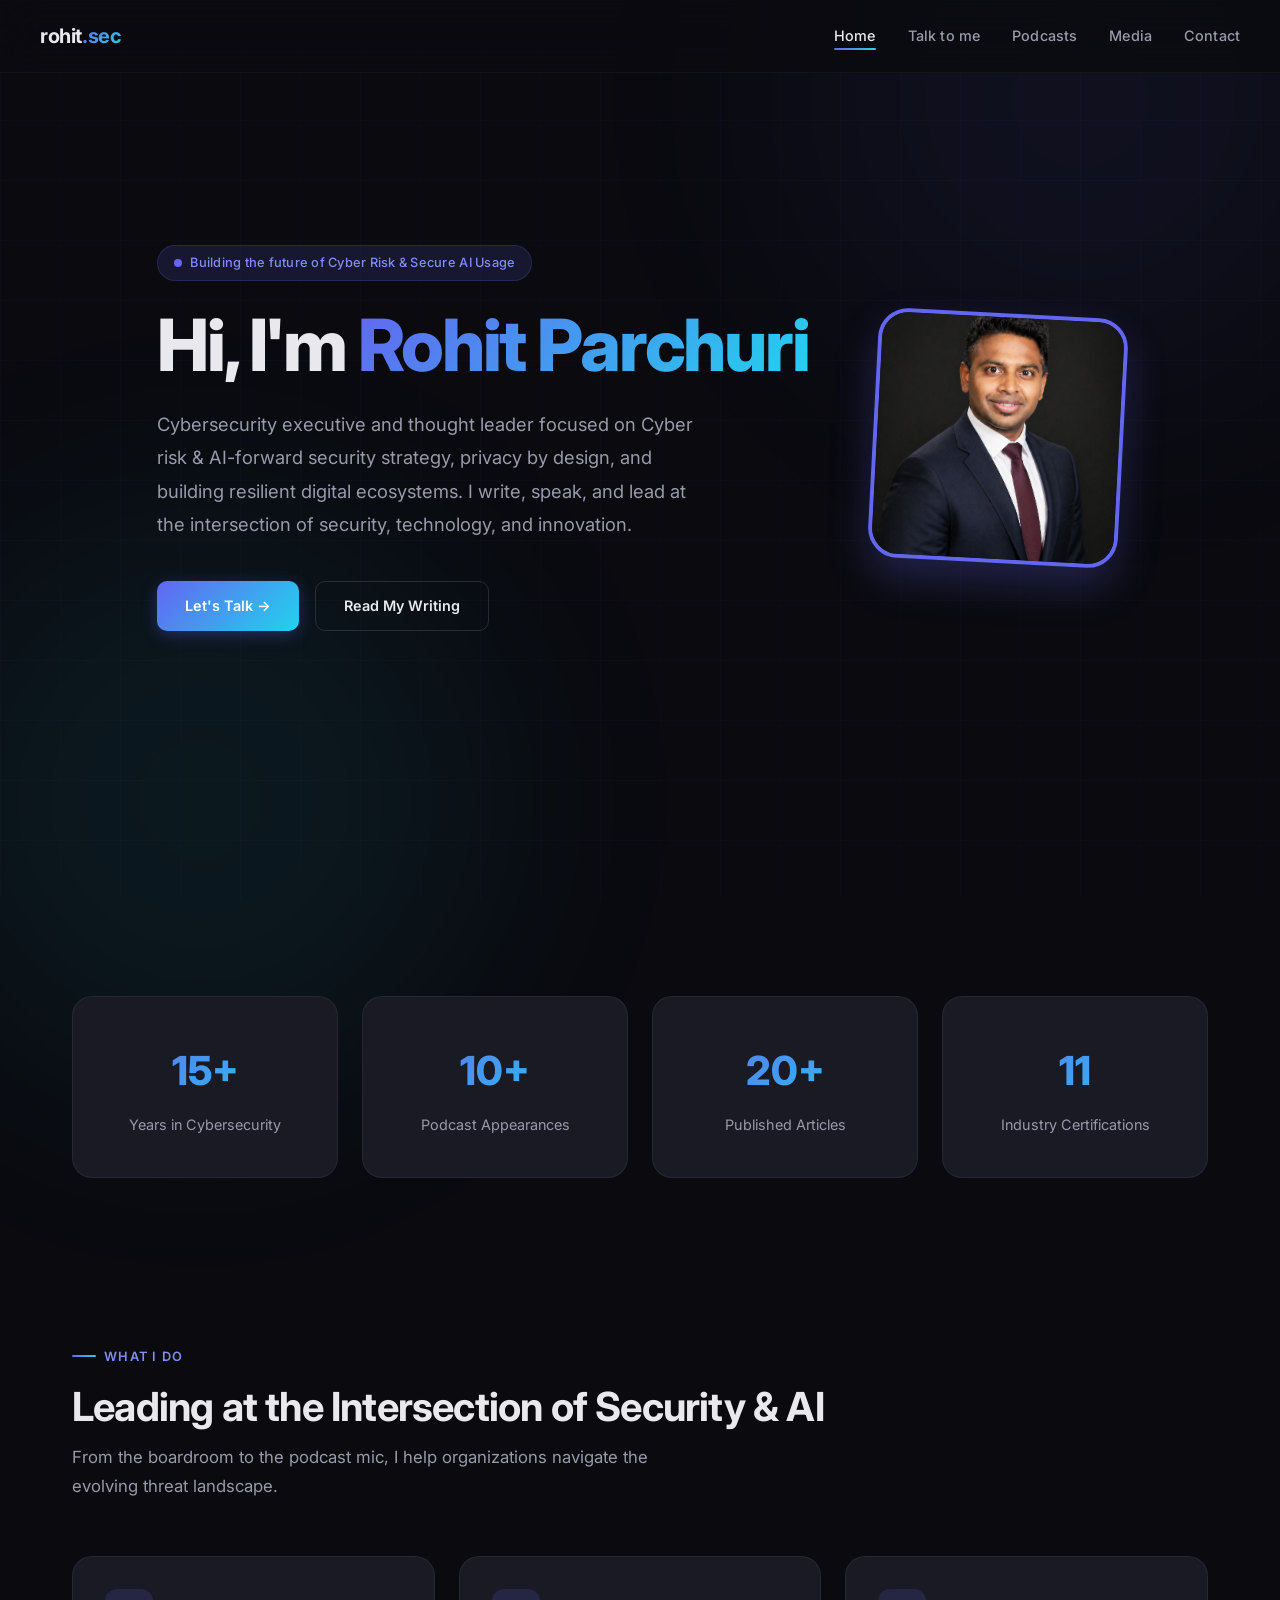
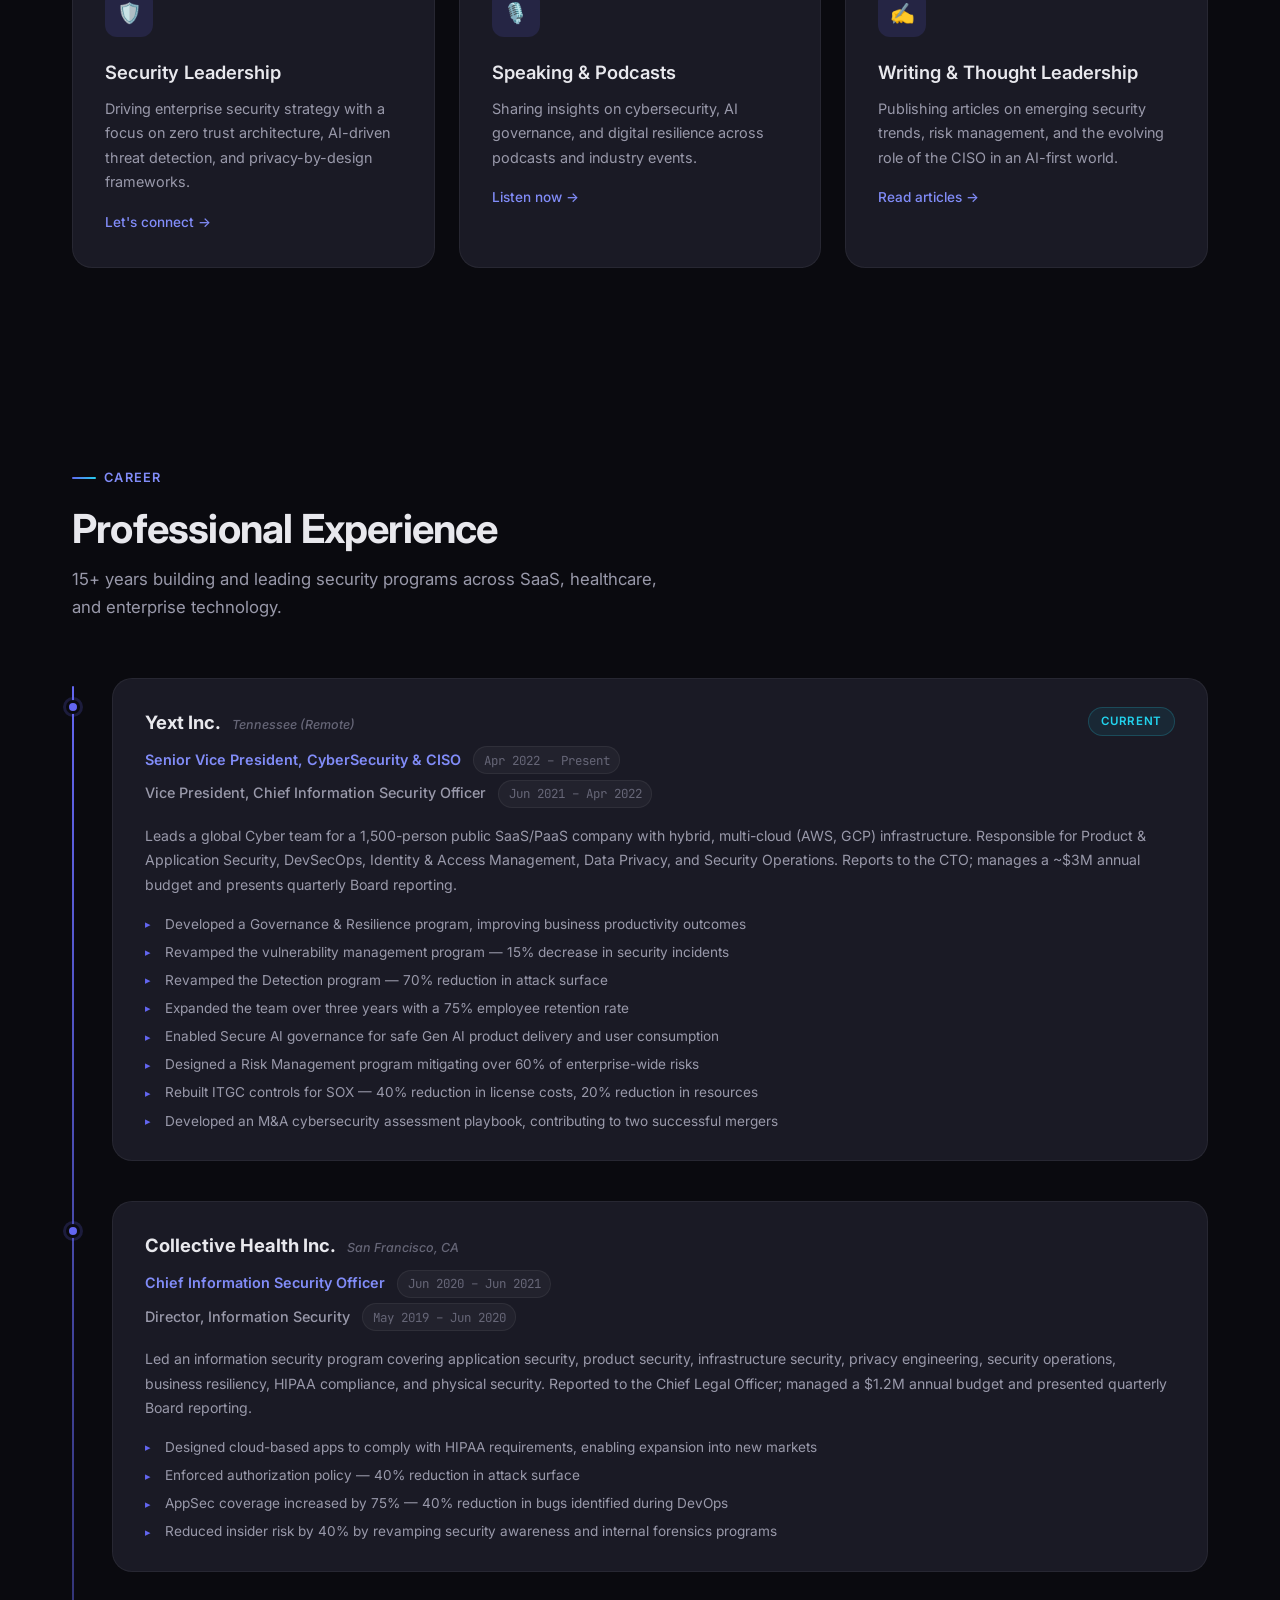
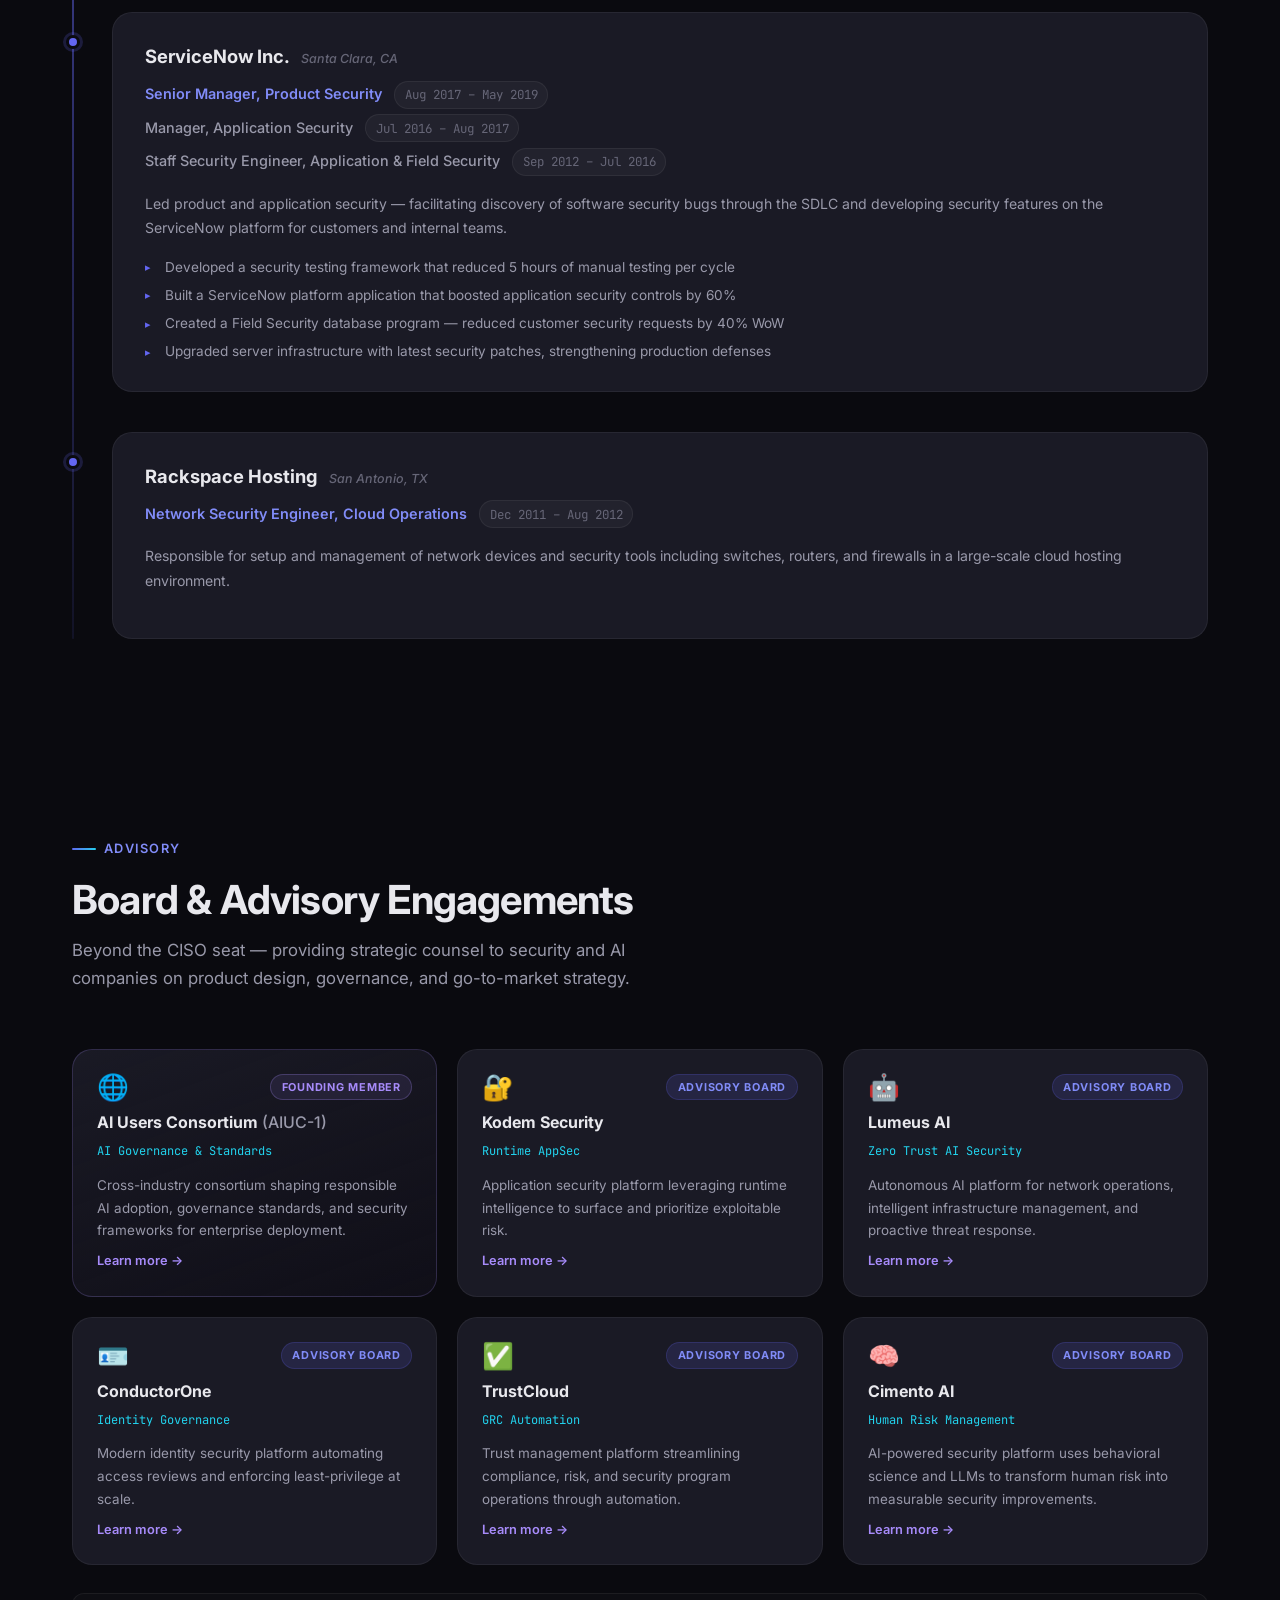
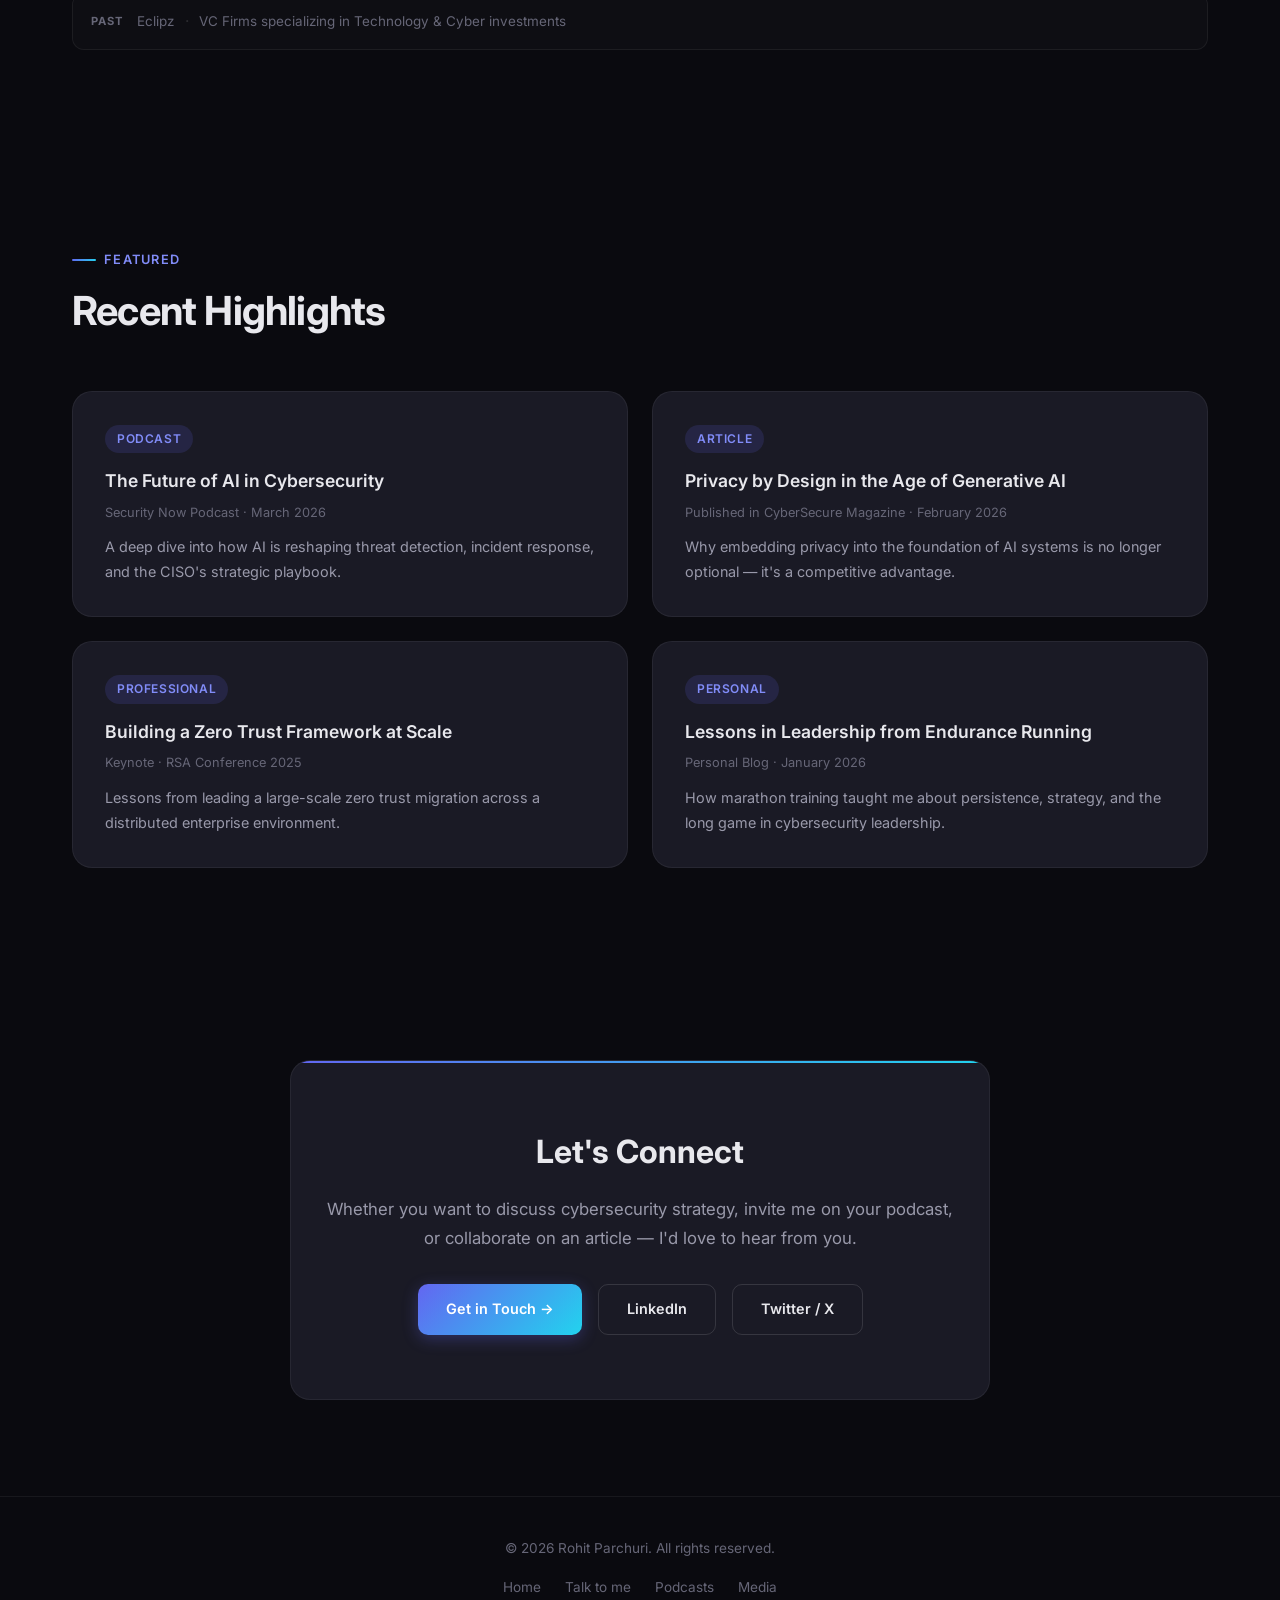
==== commit d2537939: "dfsagf" ====
--- a/index.html
+++ b/index.html
@@ -60,7 +60,7 @@
           </div>
         </div>
         <div class="hero__image fade-in" style="flex: 0 0 auto; opacity: 1; transform: translateY(0);">
-          <img src="https://media.licdn.com/dms/image/v2/D5603AQHerA_U1KVlWg/profile-displayphoto-scale_200_200/B56Zn39LhAKEAc-/0/1760801635360?e=2147483647&v=beta&t=jPsiEi3TImuHy1CiIFiyoFmPRcfJfqItbfZX97qi-LY" alt="Rohit Parchuri" style="width: 250px; height: 250px; border-radius: 30px; border: 4px solid var(--accent, #6366f1); box-shadow: 0 20px 40px rgba(99,102,241,0.25); object-fit: cover; transform: rotate(3deg); transition: transform 0.4s ease;" onmouseover="this.style.transform='rotate(-2deg) scale(1.05)'" onmouseout="this.style.transform='rotate(3deg) scale(1)'">
+          <img src="rohit-headshot.jpg" alt="Rohit Parchuri" style="width: 250px; height: 250px; border-radius: 30px; border: 4px solid var(--accent, #6366f1); box-shadow: 0 20px 40px rgba(99,102,241,0.25); object-fit: cover; transform: rotate(3deg); transition: transform 0.4s ease;" onmouseover="this.style.transform='rotate(-2deg) scale(1.05)'" onmouseout="this.style.transform='rotate(3deg) scale(1)'">
         </div>
       </div>
     </div>
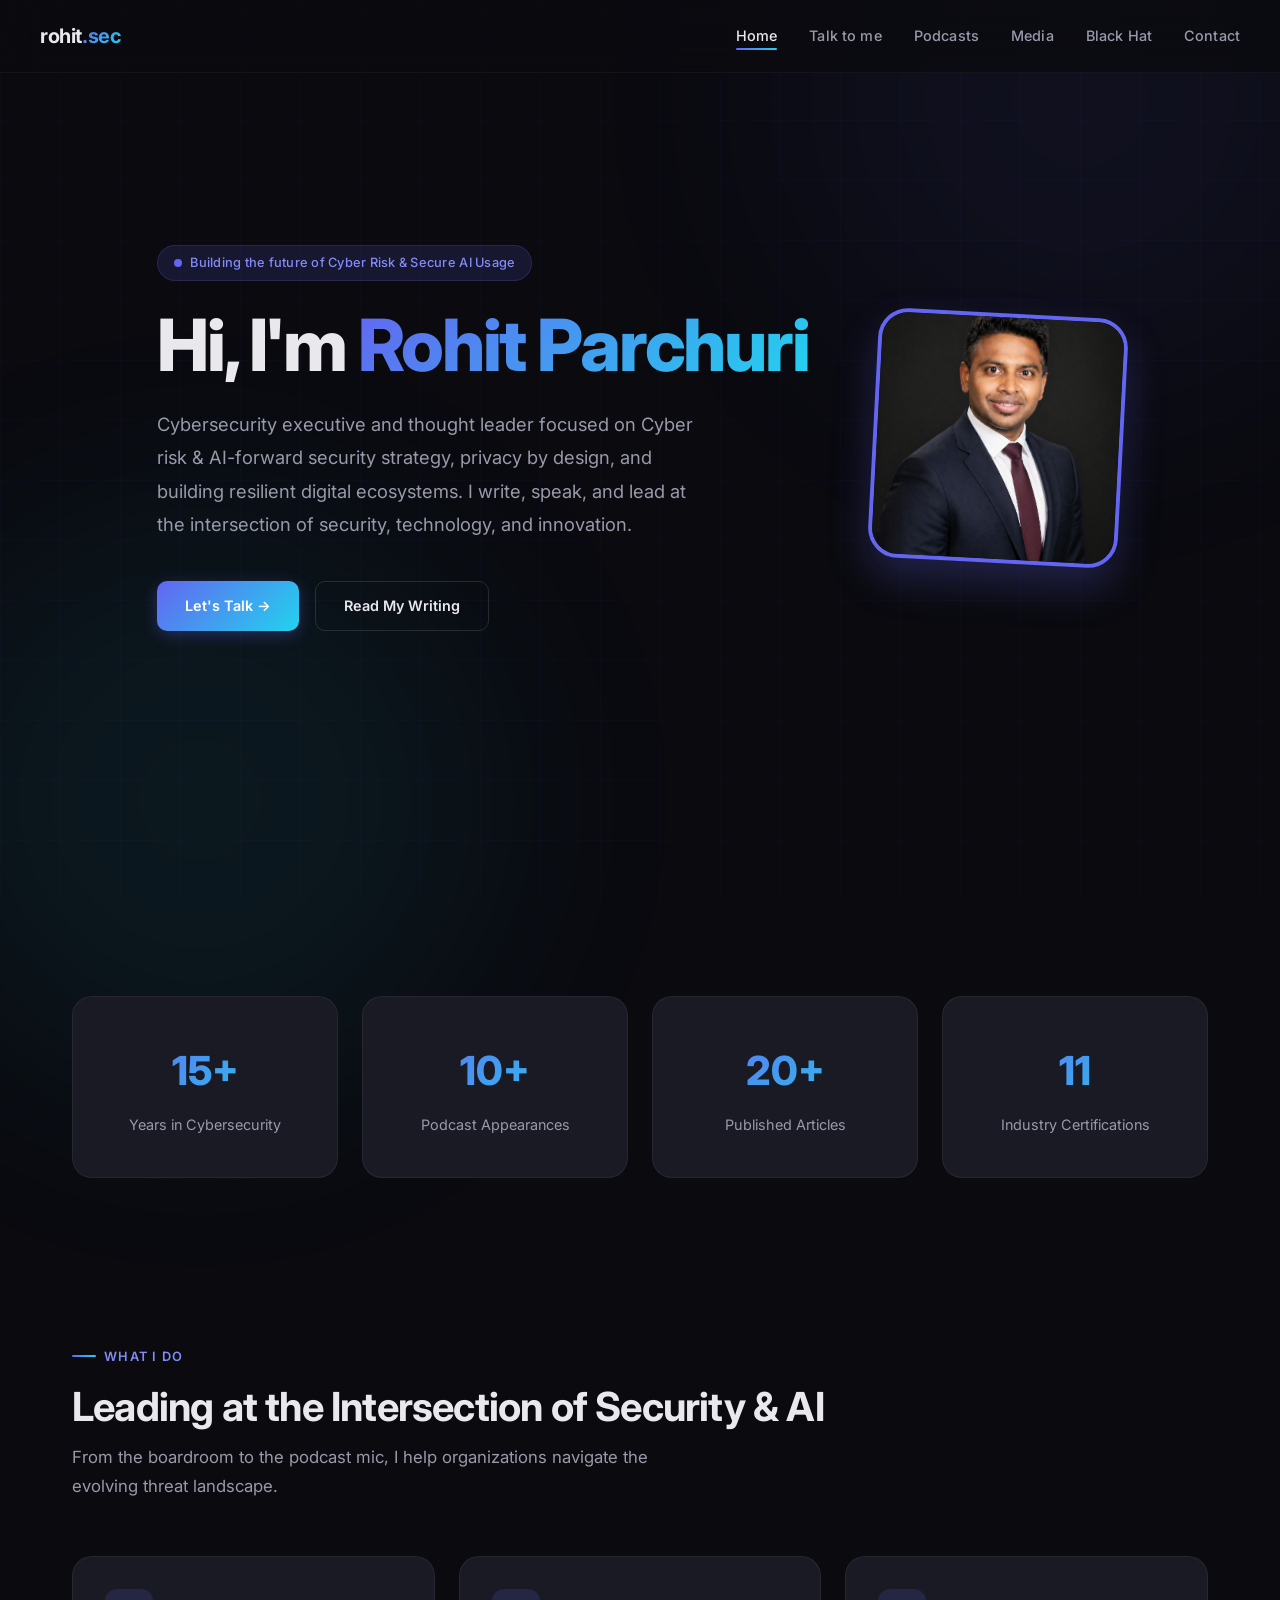
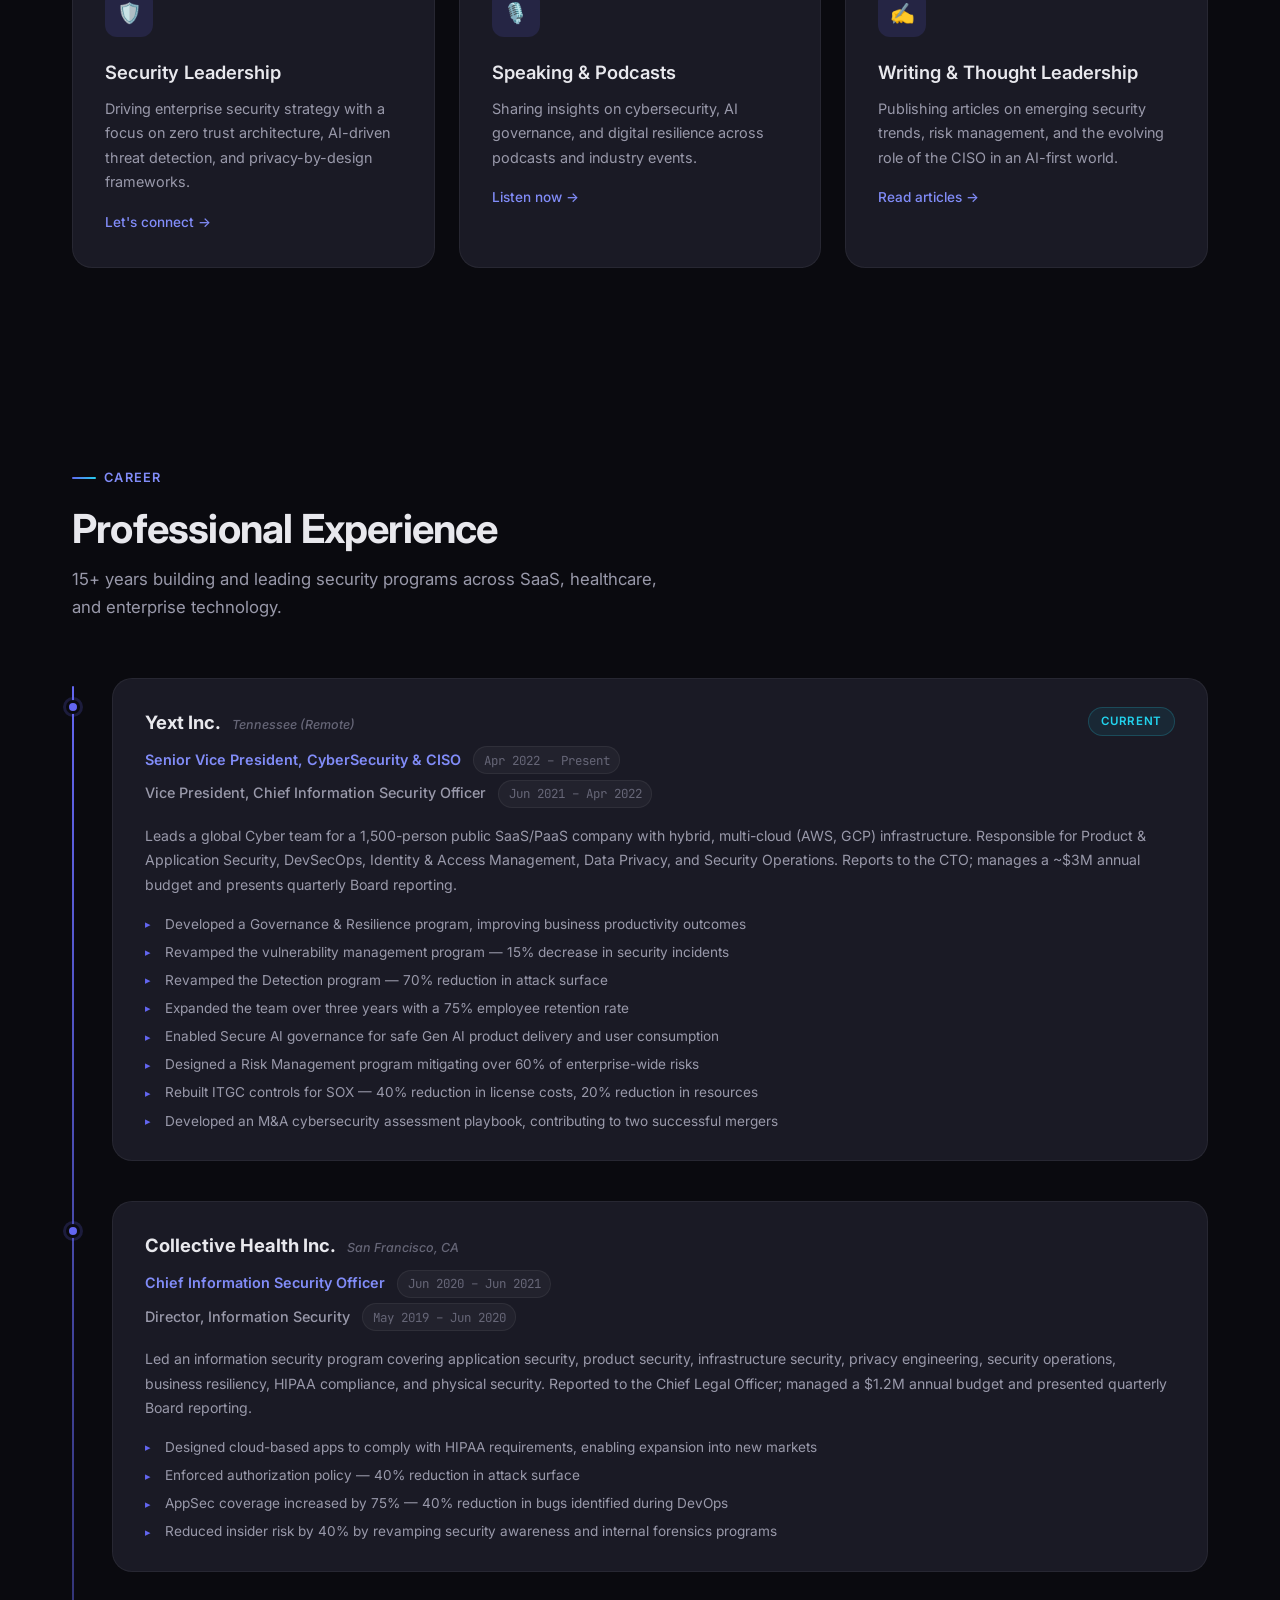
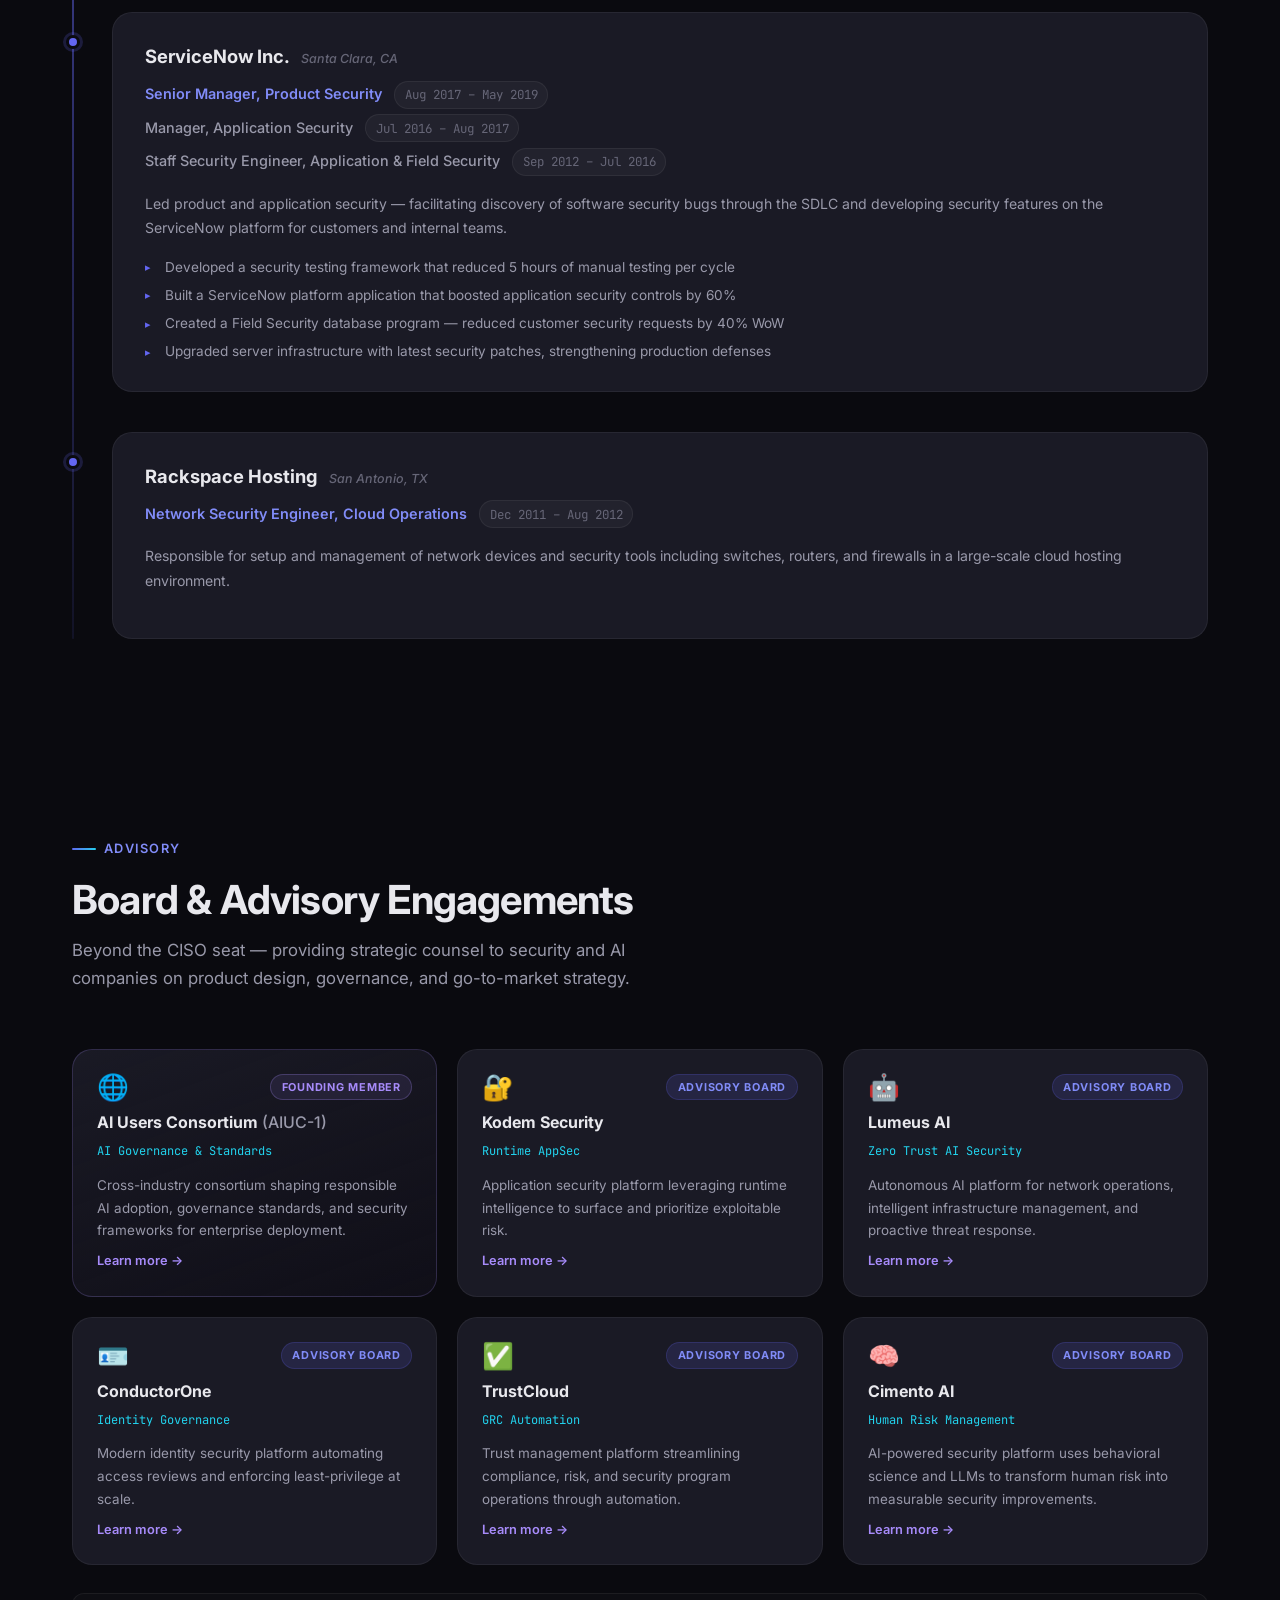
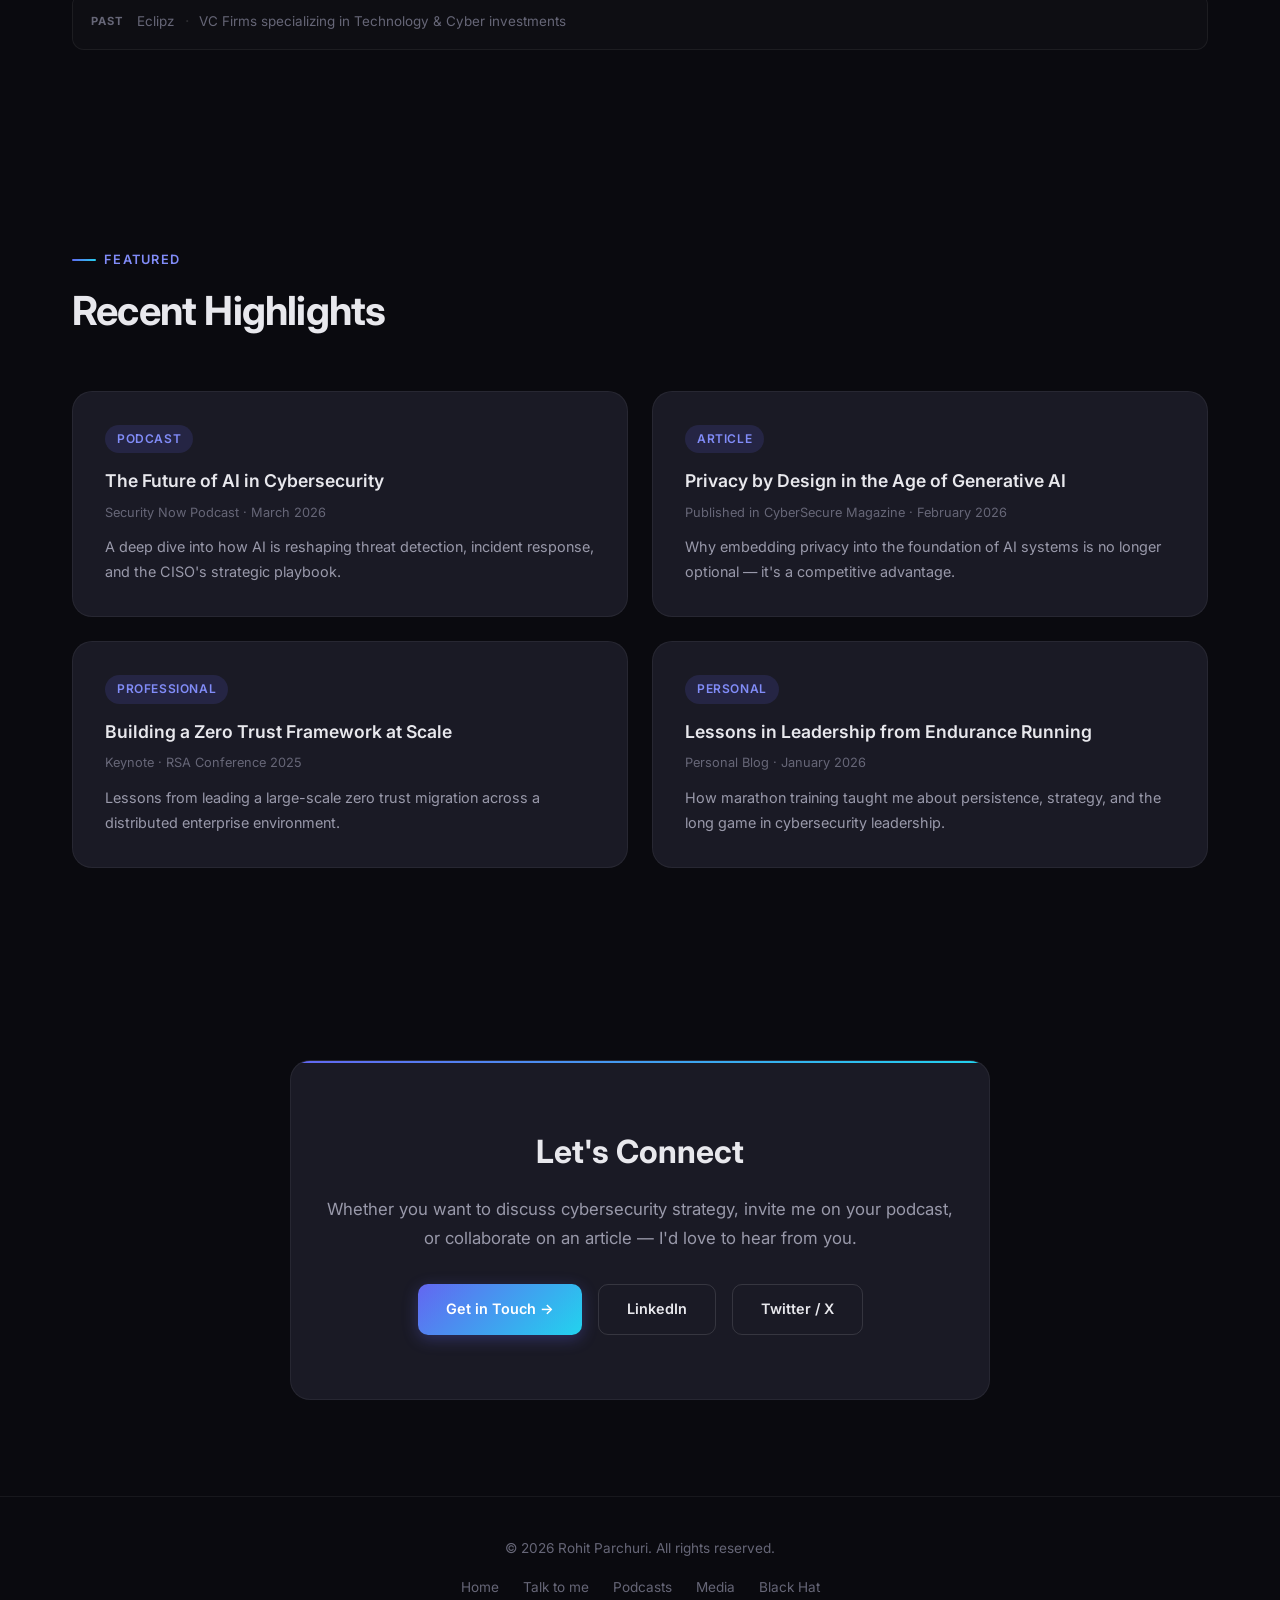
==== commit 56c25fd0: "Add PIN-gated Black Hat itinerary" ====
--- a/index.html
+++ b/index.html
@@ -31,6 +31,7 @@
         <li><a href="talk-to-me.html">Talk to me</a></li>
         <li><a href="podcasts.html">Podcasts</a></li>
         <li><a href="media.html">Media</a></li>
+        <li><a href="blackhat.html">Black Hat</a></li>
         <li><a href="#contact">Contact</a></li>
       </ul>
       <button class="nav__menu-btn" aria-label="Toggle menu">☰</button>
@@ -417,6 +418,7 @@
         <a href="talk-to-me.html">Talk to me</a>
         <a href="podcasts.html">Podcasts</a>
         <a href="media.html">Media</a>
+        <a href="blackhat.html">Black Hat</a>
       </div>
     </div>
   </footer>
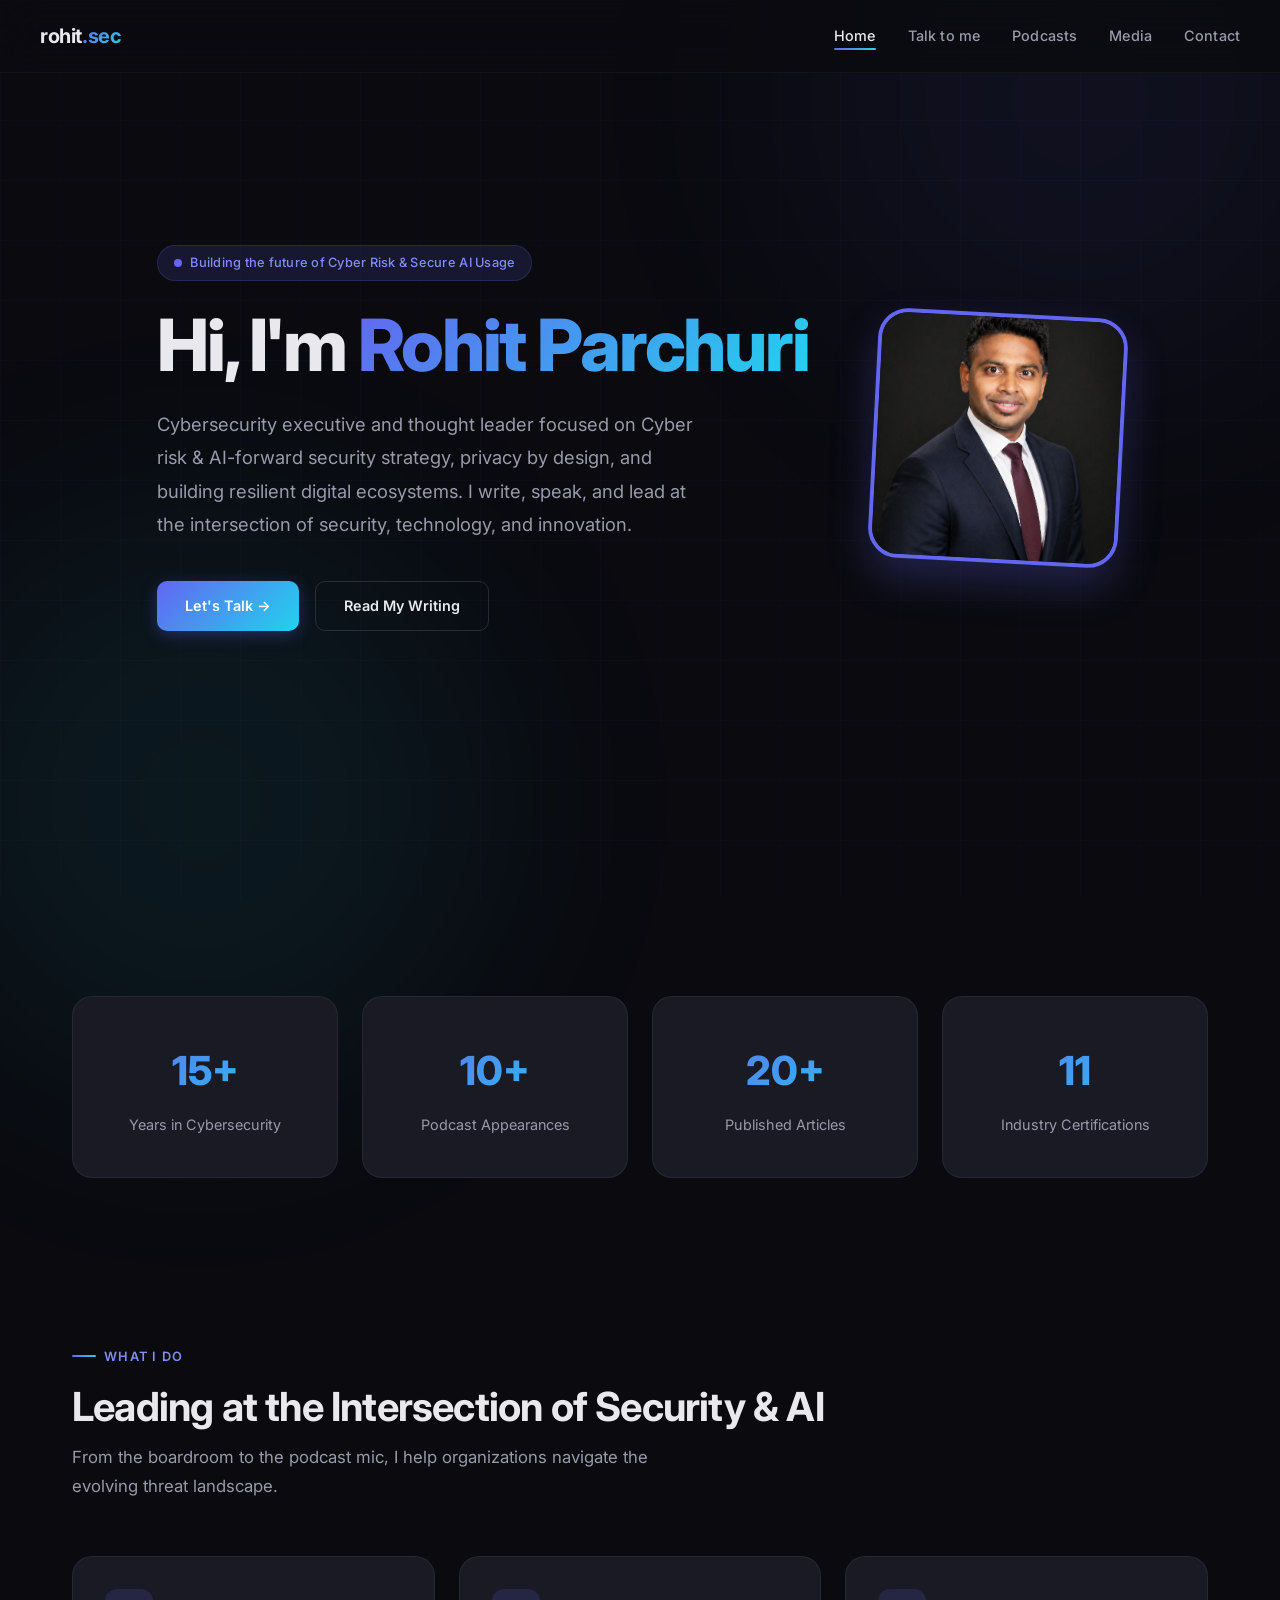
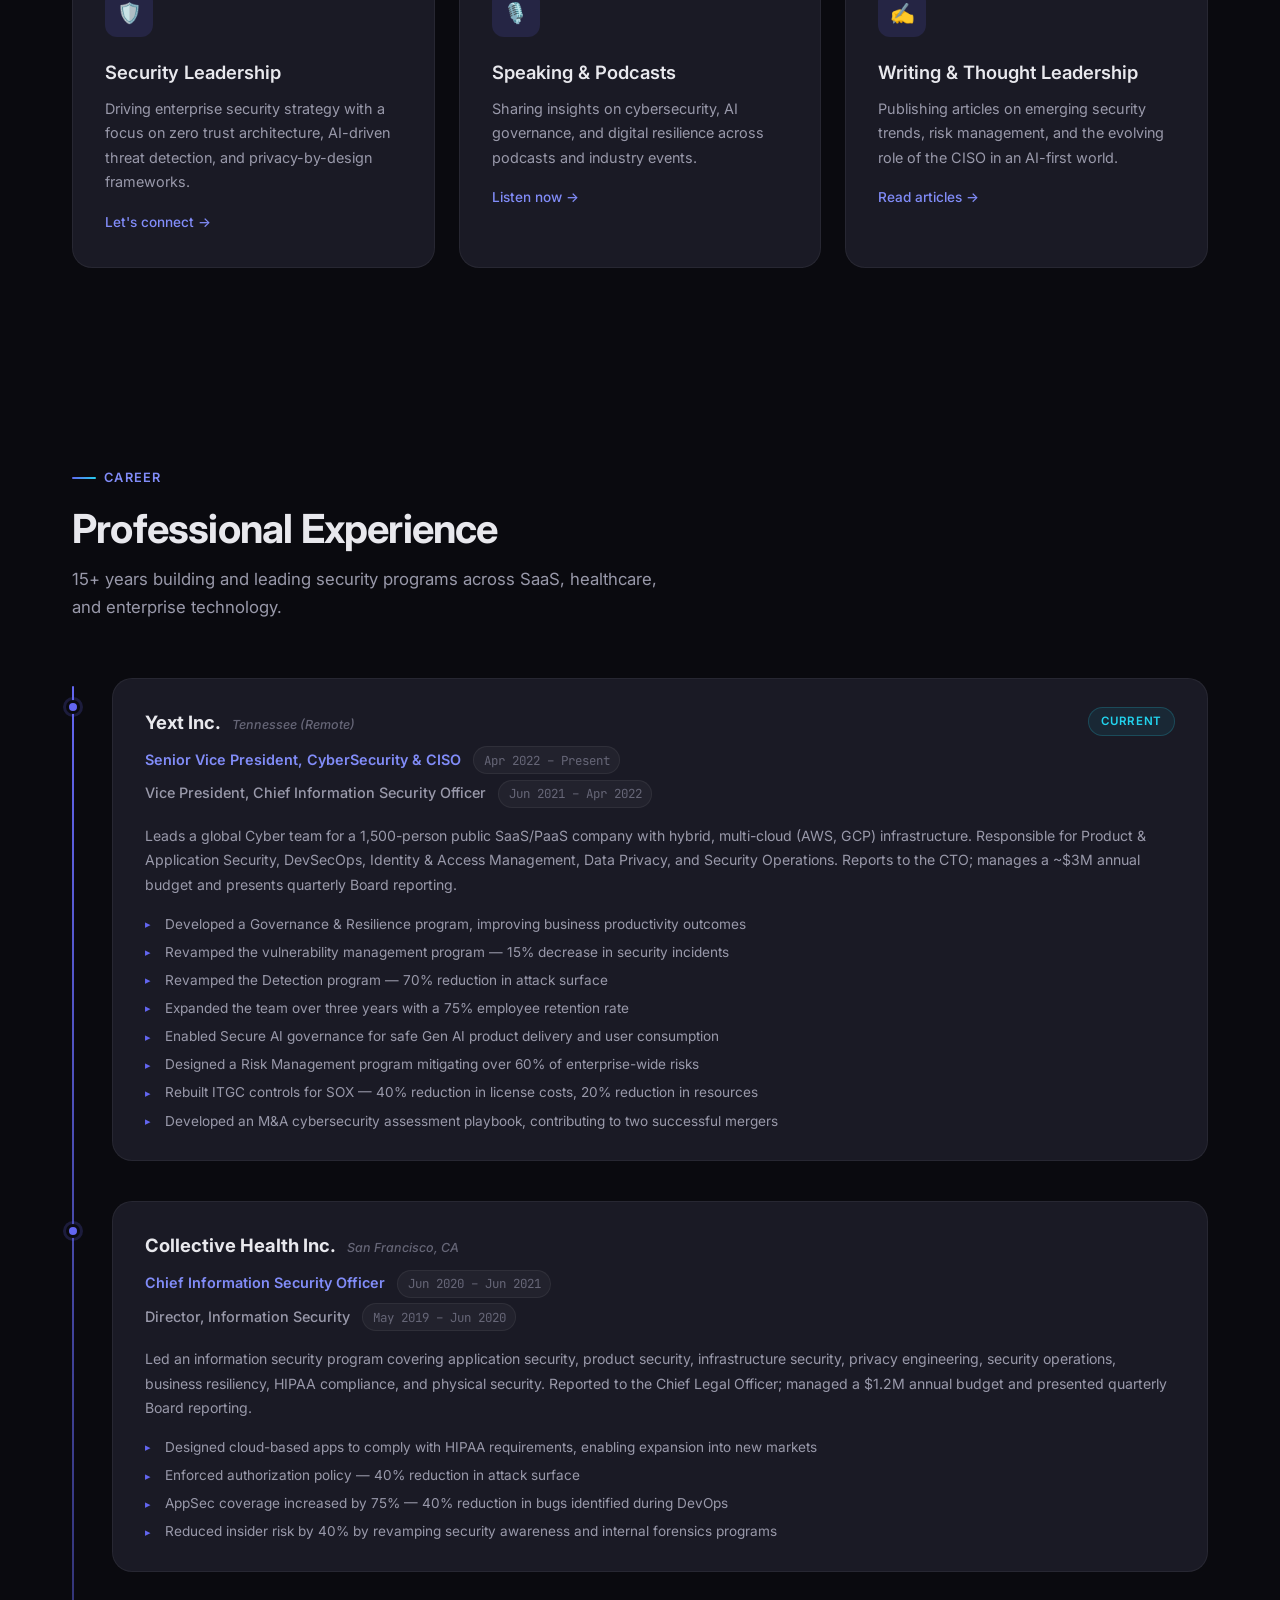
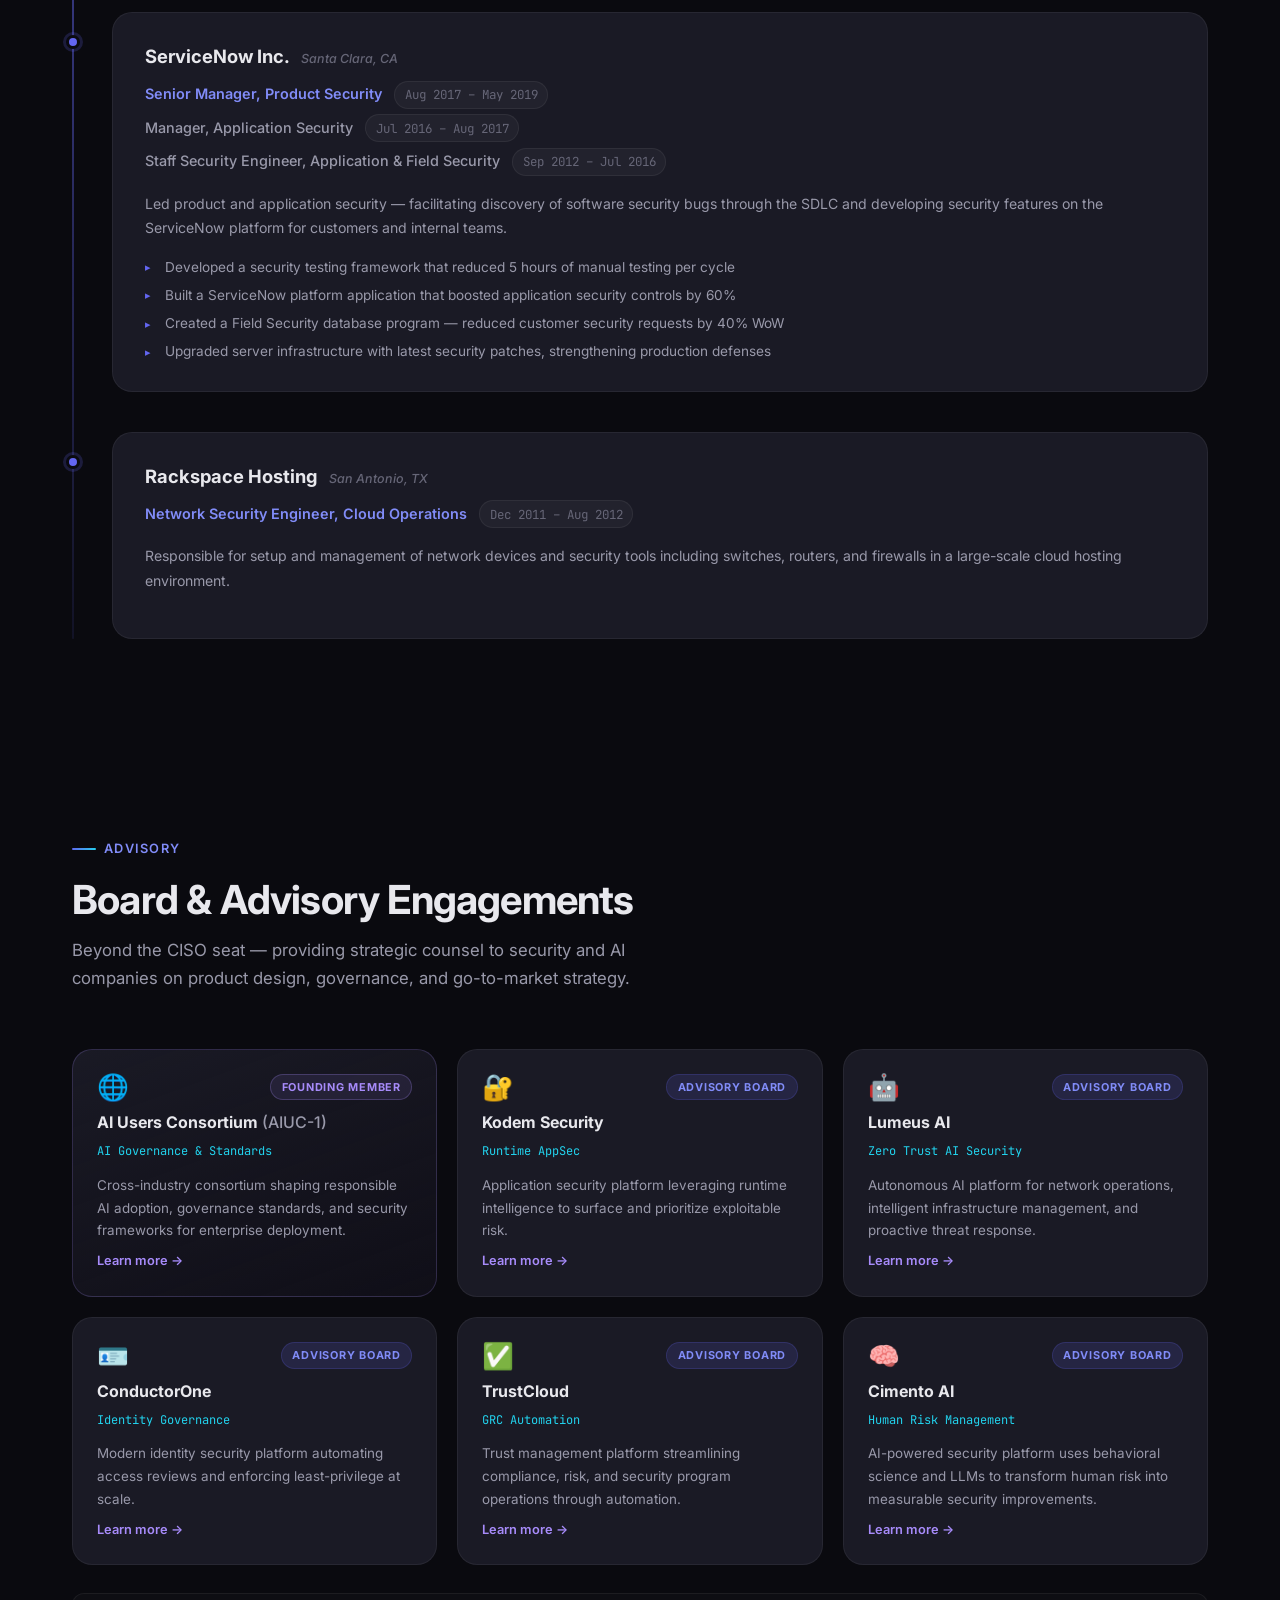
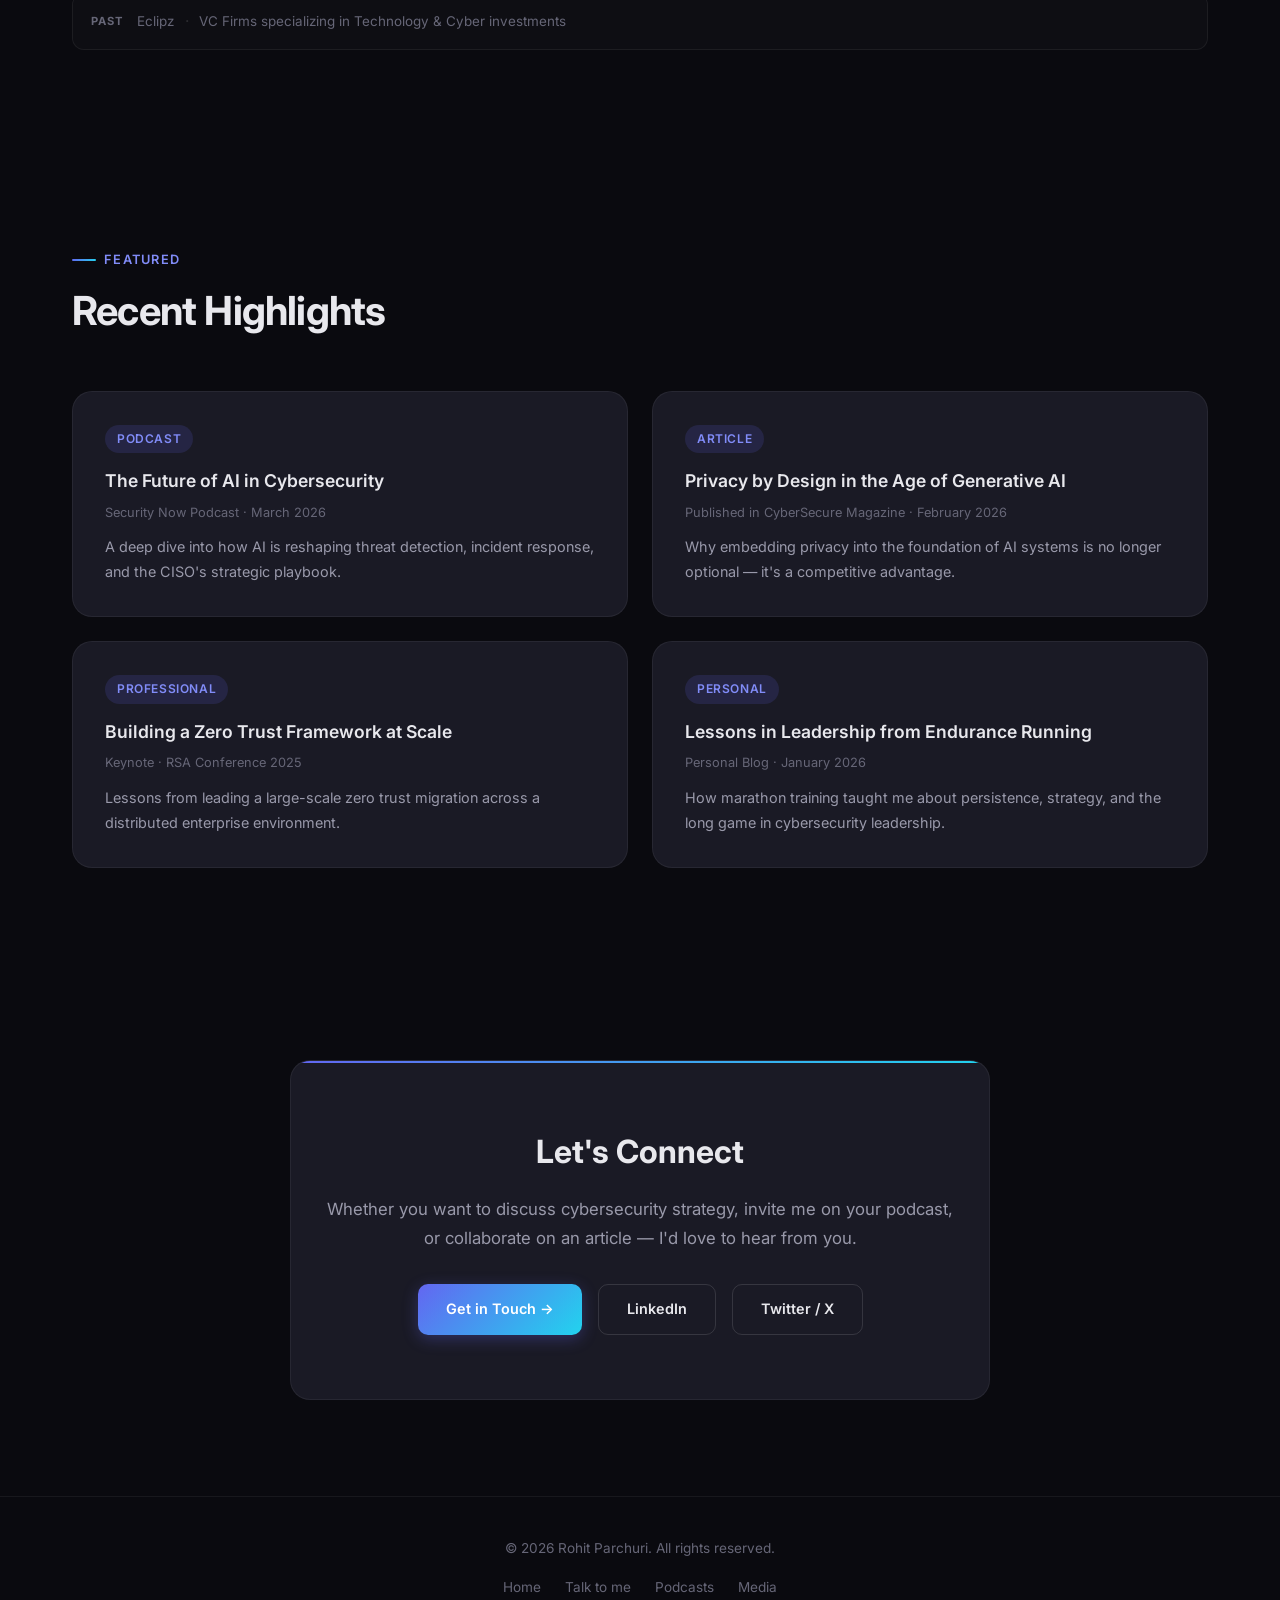
==== commit 667b1463: "Remove Black Hat section and reorder Talk to Me catchup slots Delete blackhat.html and strip its nav" ====
--- a/index.html
+++ b/index.html
@@ -31,7 +31,6 @@
         <li><a href="talk-to-me.html">Talk to me</a></li>
         <li><a href="podcasts.html">Podcasts</a></li>
         <li><a href="media.html">Media</a></li>
-        <li><a href="blackhat.html">Black Hat</a></li>
         <li><a href="#contact">Contact</a></li>
       </ul>
       <button class="nav__menu-btn" aria-label="Toggle menu">☰</button>
@@ -418,7 +417,6 @@
         <a href="talk-to-me.html">Talk to me</a>
         <a href="podcasts.html">Podcasts</a>
         <a href="media.html">Media</a>
-        <a href="blackhat.html">Black Hat</a>
       </div>
     </div>
   </footer>
